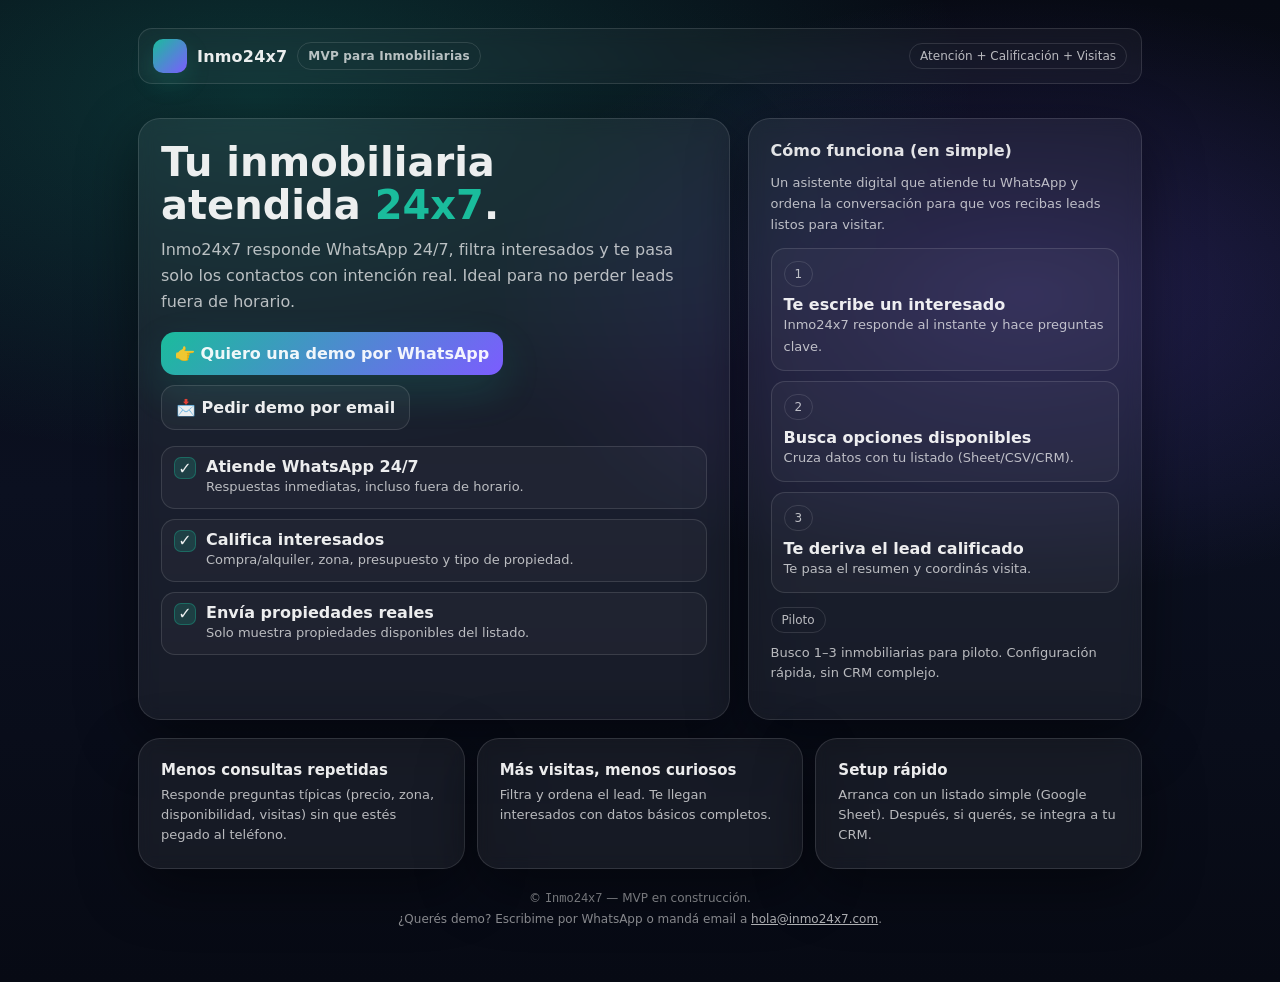
==== index.html @ e3c41b98 "first commit" ====
<!doctype html>
<html lang="es">
  <head>
    <meta charset="UTF-8" />
    <meta name="viewport" content="width=device-width, initial-scale=1.0" />
    <title>Inmo24x7 — Tu inmobiliaria atendida 24x7</title>
    <meta
      name="description"
      content="Inmo24x7 atiende WhatsApp 24/7, califica interesados y agenda visitas para inmobiliarias. Demo en minutos."
    />
    <meta property="og:title" content="Inmo24x7 — Tu inmobiliaria atendida 24x7" />
    <meta
      property="og:description"
      content="Atiende WhatsApp 24/7, filtra interesados y no pierdas más leads."
    />
    <meta property="og:type" content="website" />

    <style>
      :root {
        --bg: #0b1020;
        --card: rgba(255, 255, 255, 0.06);
        --text: rgba(255, 255, 255, 0.92);
        --muted: rgba(255, 255, 255, 0.7);
        --line: rgba(255, 255, 255, 0.12);
        --accent: #1abc9c;
        --accent2: #7c5cff;
        --shadow: 0 18px 60px rgba(0, 0, 0, 0.45);
      }

      * { box-sizing: border-box; }
      body {
        margin: 0;
        font-family: ui-sans-serif, system-ui, -apple-system, Segoe UI, Roboto, Arial, "Apple Color Emoji","Segoe UI Emoji";
        color: var(--text);
        background:
          radial-gradient(1200px 600px at 20% 10%, rgba(26,188,156,0.22), transparent 60%),
          radial-gradient(900px 500px at 80% 30%, rgba(124,92,255,0.22), transparent 60%),
          linear-gradient(180deg, #070a14 0%, var(--bg) 50%, #070a14 100%);
        min-height: 100vh;
      }

      .wrap { max-width: 1040px; margin: 0 auto; padding: 28px 18px 56px; }
      .topbar {
        display: flex; align-items: center; justify-content: space-between;
        gap: 14px; padding: 10px 14px; border: 1px solid var(--line);
        border-radius: 14px; background: rgba(255,255,255,0.04);
        backdrop-filter: blur(8px);
      }
      .brand {
        display: flex; align-items: center; gap: 10px; font-weight: 700;
        letter-spacing: 0.2px;
      }
      .logo {
        width: 34px; height: 34px; border-radius: 10px;
        background: linear-gradient(135deg, var(--accent), var(--accent2));
        box-shadow: 0 10px 25px rgba(26,188,156,0.18);
      }
      .tag {
        font-size: 12px; color: var(--muted);
        border: 1px solid var(--line);
        padding: 6px 10px; border-radius: 999px;
      }

      .hero { margin-top: 34px; display: grid; grid-template-columns: 1.2fr 0.8fr; gap: 18px; }
      @media (max-width: 900px) { .hero { grid-template-columns: 1fr; } }

      .card {
        background: var(--card);
        border: 1px solid var(--line);
        border-radius: 22px;
        padding: 22px;
        box-shadow: var(--shadow);
        backdrop-filter: blur(8px);
      }

      h1 { margin: 0 0 10px; font-size: 40px; line-height: 1.08; }
      @media (max-width: 520px) { h1 { font-size: 32px; } }

      .subtitle { margin: 0 0 18px; color: var(--muted); font-size: 16px; line-height: 1.6; }
      .bullets { display: grid; gap: 10px; margin: 16px 0 0; padding: 0; list-style: none; }
      .bullets li {
        display: flex; gap: 10px; align-items: flex-start;
        padding: 10px 12px; border-radius: 14px; border: 1px solid var(--line);
        background: rgba(255,255,255,0.03);
      }
      .check {
        flex: 0 0 auto;
        width: 22px; height: 22px; border-radius: 7px;
        background: rgba(26,188,156,0.18);
        display: grid; place-items: center;
        border: 1px solid rgba(26,188,156,0.35);
      }

      .ctaRow { display: flex; gap: 10px; flex-wrap: wrap; margin-top: 18px; }
      .btn {
        display: inline-flex; align-items: center; justify-content: center;
        gap: 10px; padding: 12px 14px; border-radius: 14px;
        border: 1px solid var(--line);
        color: var(--text); text-decoration: none; font-weight: 650;
        background: rgba(255,255,255,0.04);
        transition: transform .12s ease, background .12s ease;
      }
      .btn:hover { transform: translateY(-1px); background: rgba(255,255,255,0.06); }
      .btnPrimary {
        border: none;
        background: linear-gradient(135deg, var(--accent), var(--accent2));
        box-shadow: 0 16px 40px rgba(26,188,156,0.16);
      }

      .sideTitle { margin: 0 0 10px; font-size: 16px; color: rgba(255,255,255,0.88); }
      .small { color: var(--muted); font-size: 13px; line-height: 1.6; }
      .steps { margin: 12px 0 0; padding: 0; list-style: none; display: grid; gap: 10px; }
      .steps li { padding: 12px; border-radius: 14px; border: 1px solid var(--line); background: rgba(255,255,255,0.03); }
      .pill {
        display: inline-block; font-size: 12px; padding: 5px 10px; border-radius: 999px;
        border: 1px solid var(--line); color: var(--muted);
      }

      .section { margin-top: 18px; display: grid; grid-template-columns: 1fr 1fr 1fr; gap: 12px; }
      @media (max-width: 900px) { .section { grid-template-columns: 1fr; } }
      .feature h3 { margin: 0 0 6px; font-size: 15px; }
      .feature p { margin: 0; color: var(--muted); font-size: 13px; line-height: 1.55; }

      .footer { margin-top: 22px; color: rgba(255,255,255,0.55); font-size: 12px; text-align: center; }
      .footer a { color: rgba(255,255,255,0.7); }
      .mono { font-family: ui-monospace, SFMono-Regular, Menlo, Monaco, Consolas, "Liberation Mono", "Courier New", monospace; }
    </style>
  </head>

  <body>
    <div class="wrap">
      <div class="topbar">
        <div class="brand">
          <div class="logo"></div>
          <div>Inmo24x7</div>
          <span class="tag">MVP para Inmobiliarias</span>
        </div>
        <span class="pill">Atención + Calificación + Visitas</span>
      </div>

      <div class="hero">
        <div class="card">
          <h1>Tu inmobiliaria atendida <span style="color:var(--accent)">24x7</span>.</h1>
          <p class="subtitle">
            Inmo24x7 responde WhatsApp 24/7, filtra interesados y te pasa solo los contactos con intención real.
            Ideal para no perder leads fuera de horario.
          </p>

          <div class="ctaRow">
            <!-- TODO: Cambiá el número (formato internacional sin +) y el texto si querés -->
            <a
              class="btn btnPrimary"
              href="https://wa.me/5491151060793?text=Hola%20Inmo24x7%2C%20quiero%20una%20demo%20para%20mi%20inmobiliaria."
              target="_blank"
              rel="noreferrer"
            >
              👉 Quiero una demo por WhatsApp
            </a>

            <!-- TODO: Cambiá el mail -->
            <a class="btn" href="mailto:hola@inmo24x7.com?subject=Demo%20Inmo24x7&body=Hola%2C%20quiero%20una%20demo%20para%20mi%20inmobiliaria.%0A%0ANombre%3A%0AInmobiliaria%3A%0AZona%3A%0AWhatsApp%3A">
              📩 Pedir demo por email
            </a>
          </div>

          <ul class="bullets">
            <li>
              <span class="check">✓</span>
              <div>
                <b>Atiende WhatsApp 24/7</b><br />
                <span class="small">Respuestas inmediatas, incluso fuera de horario.</span>
              </div>
            </li>
            <li>
              <span class="check">✓</span>
              <div>
                <b>Califica interesados</b><br />
                <span class="small">Compra/alquiler, zona, presupuesto y tipo de propiedad.</span>
              </div>
            </li>
            <li>
              <span class="check">✓</span>
              <div>
                <b>Envía propiedades reales</b><br />
                <span class="small">Solo muestra propiedades disponibles del listado.</span>
              </div>
            </li>
          </ul>
        </div>

        <div class="card">
          <h2 class="sideTitle">Cómo funciona (en simple)</h2>
          <p class="small">
            Un asistente digital que atiende tu WhatsApp y ordena la conversación para que vos
            recibas leads listos para visitar.
          </p>

          <ul class="steps">
            <li>
              <span class="pill">1</span>
              <div style="margin-top:8px">
                <b>Te escribe un interesado</b><br />
                <span class="small">Inmo24x7 responde al instante y hace preguntas clave.</span>
              </div>
            </li>
            <li>
              <span class="pill">2</span>
              <div style="margin-top:8px">
                <b>Busca opciones disponibles</b><br />
                <span class="small">Cruza datos con tu listado (Sheet/CSV/CRM).</span>
              </div>
            </li>
            <li>
              <span class="pill">3</span>
              <div style="margin-top:8px">
                <b>Te deriva el lead calificado</b><br />
                <span class="small">Te pasa el resumen y coordinás visita.</span>
              </div>
            </li>
          </ul>

          <div style="margin-top:14px">
            <span class="pill">Piloto</span>
            <p class="small" style="margin-top:10px">
              Busco 1–3 inmobiliarias para piloto. Configuración rápida, sin CRM complejo.
            </p>
          </div>
        </div>
      </div>

      <div class="section">
        <div class="card feature">
          <h3>Menos consultas repetidas</h3>
          <p>Responde preguntas típicas (precio, zona, disponibilidad, visitas) sin que estés pegado al teléfono.</p>
        </div>
        <div class="card feature">
          <h3>Más visitas, menos curiosos</h3>
          <p>Filtra y ordena el lead. Te llegan interesados con datos básicos completos.</p>
        </div>
        <div class="card feature">
          <h3>Setup rápido</h3>
          <p>Arranca con un listado simple (Google Sheet). Después, si querés, se integra a tu CRM.</p>
        </div>
      </div>

      <div class="footer">
        <div>© <span class="mono">Inmo24x7</span> — MVP en construcción.</div>
        <div style="margin-top:6px">
          ¿Querés demo? Escribime por WhatsApp o mandá email a <a href="mailto:hola@inmo24x7.com">hola@inmo24x7.com</a>.
        </div>
      </div>
    </div>
  </body>
</html>
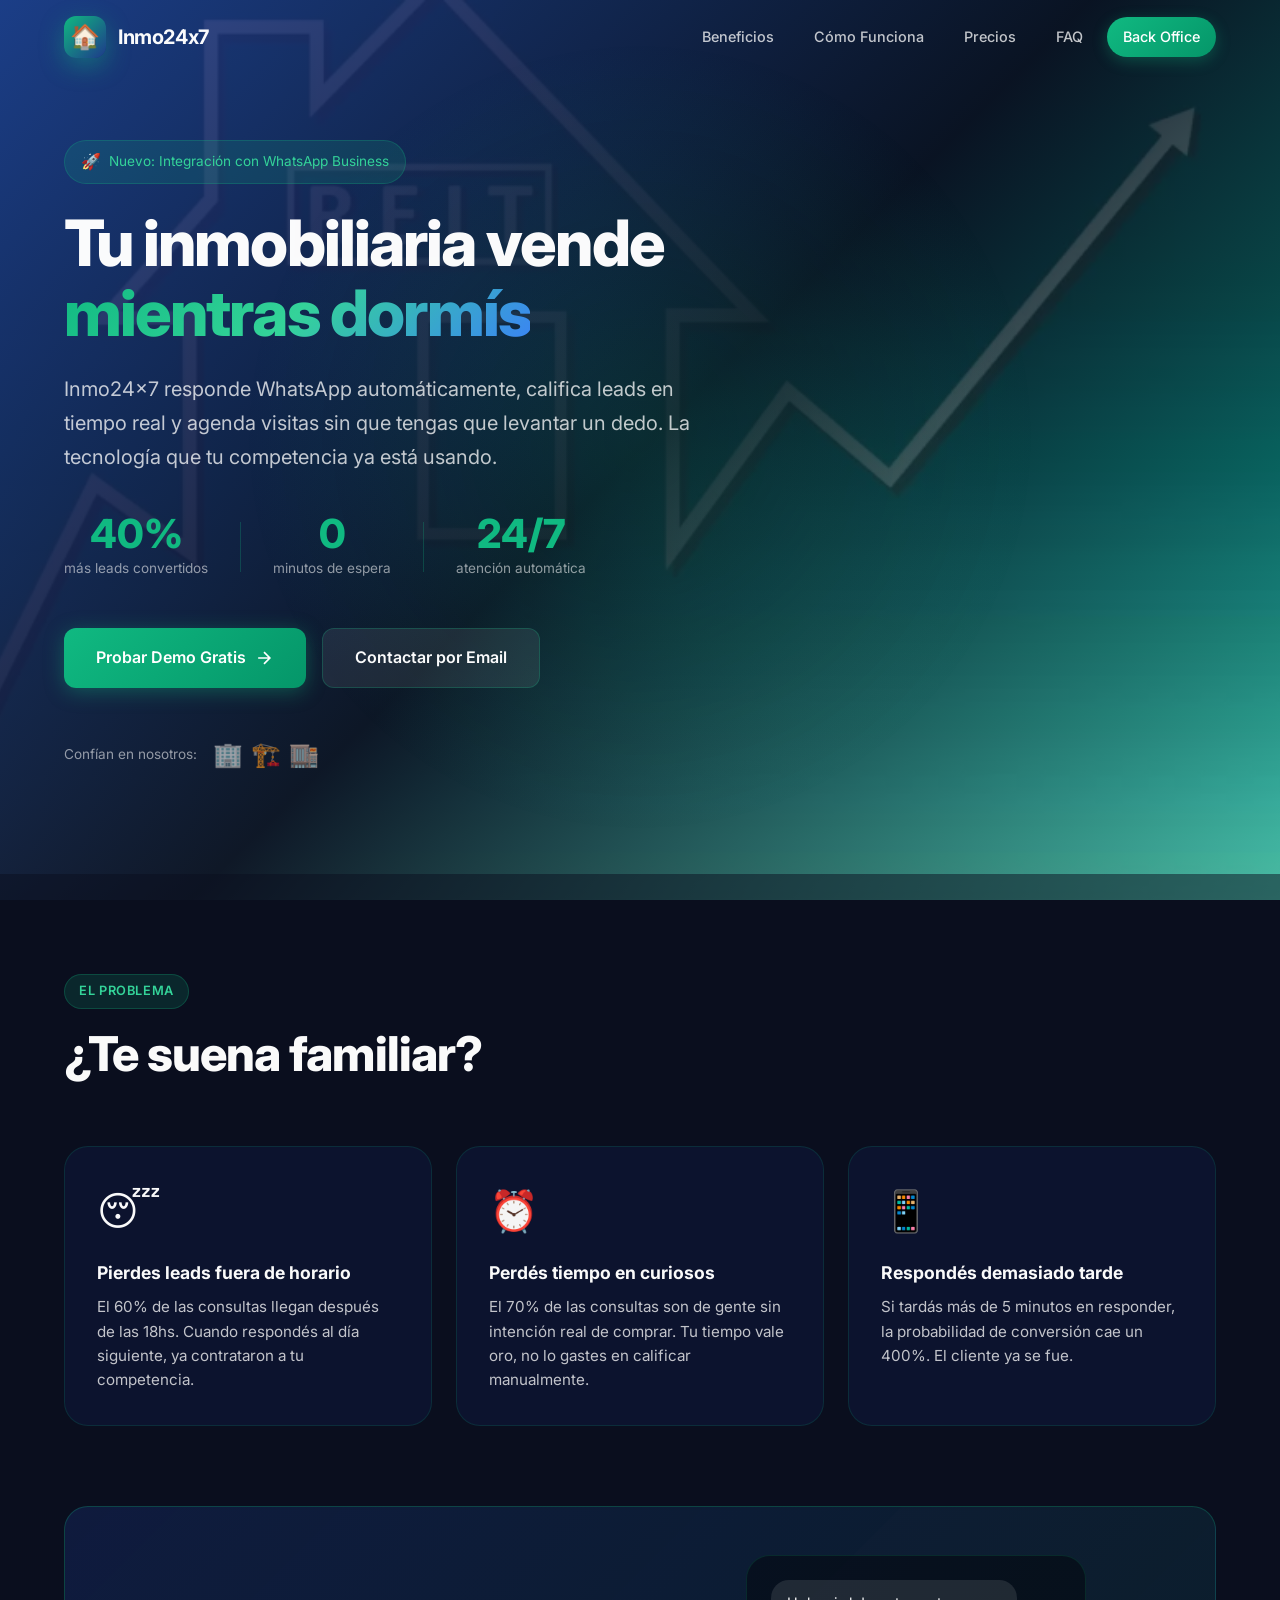
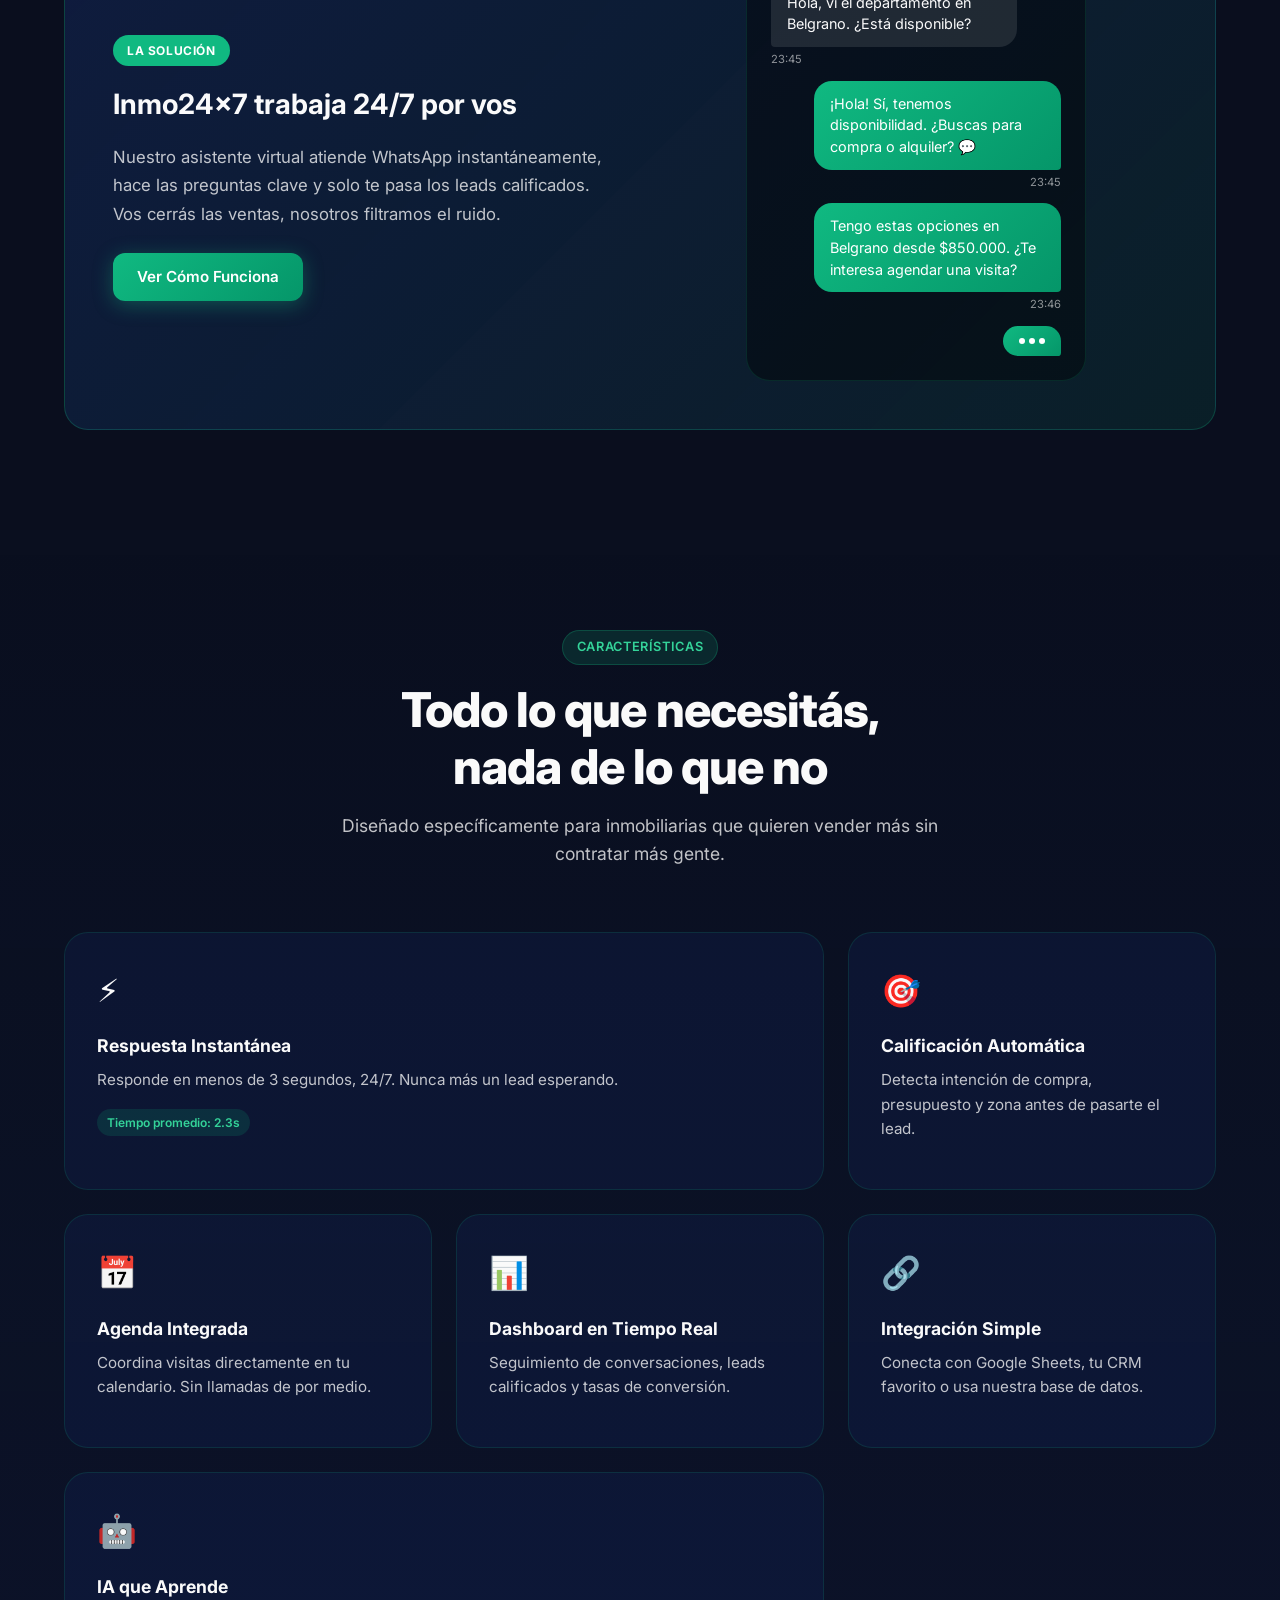
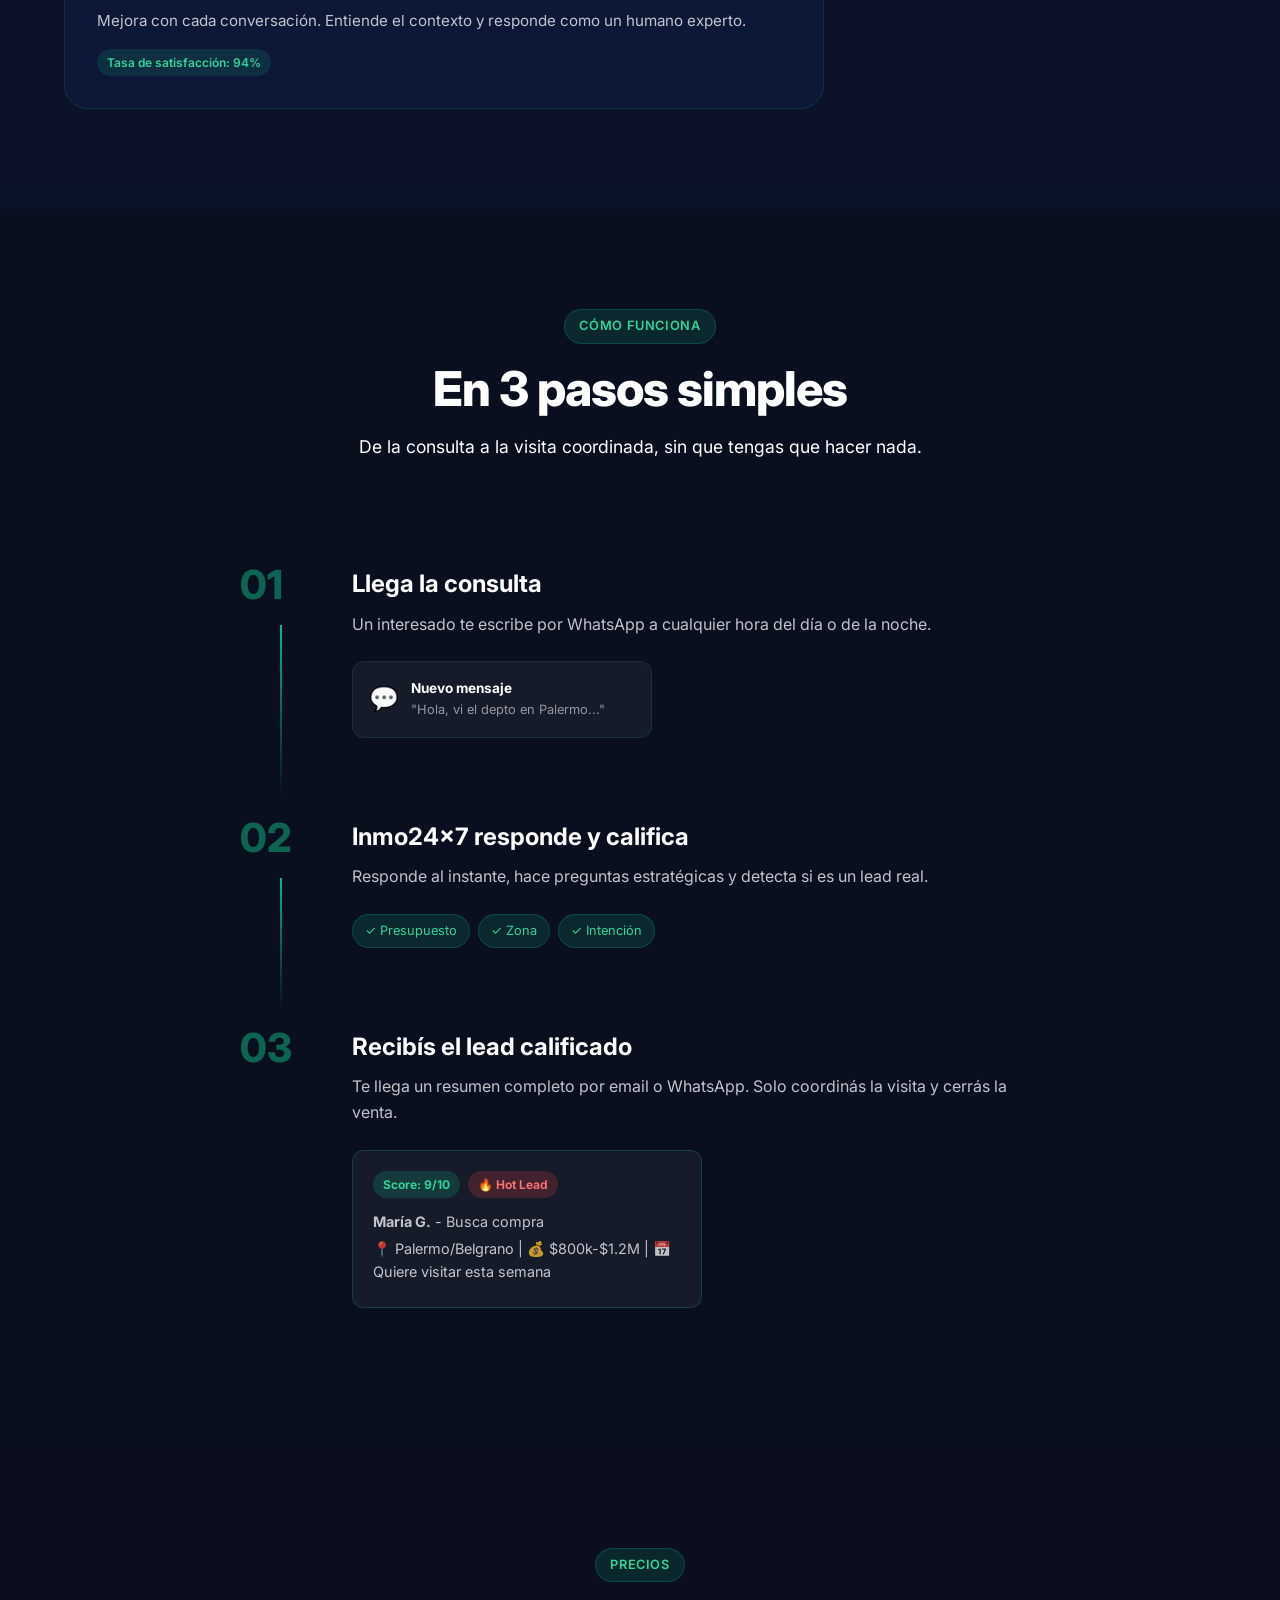
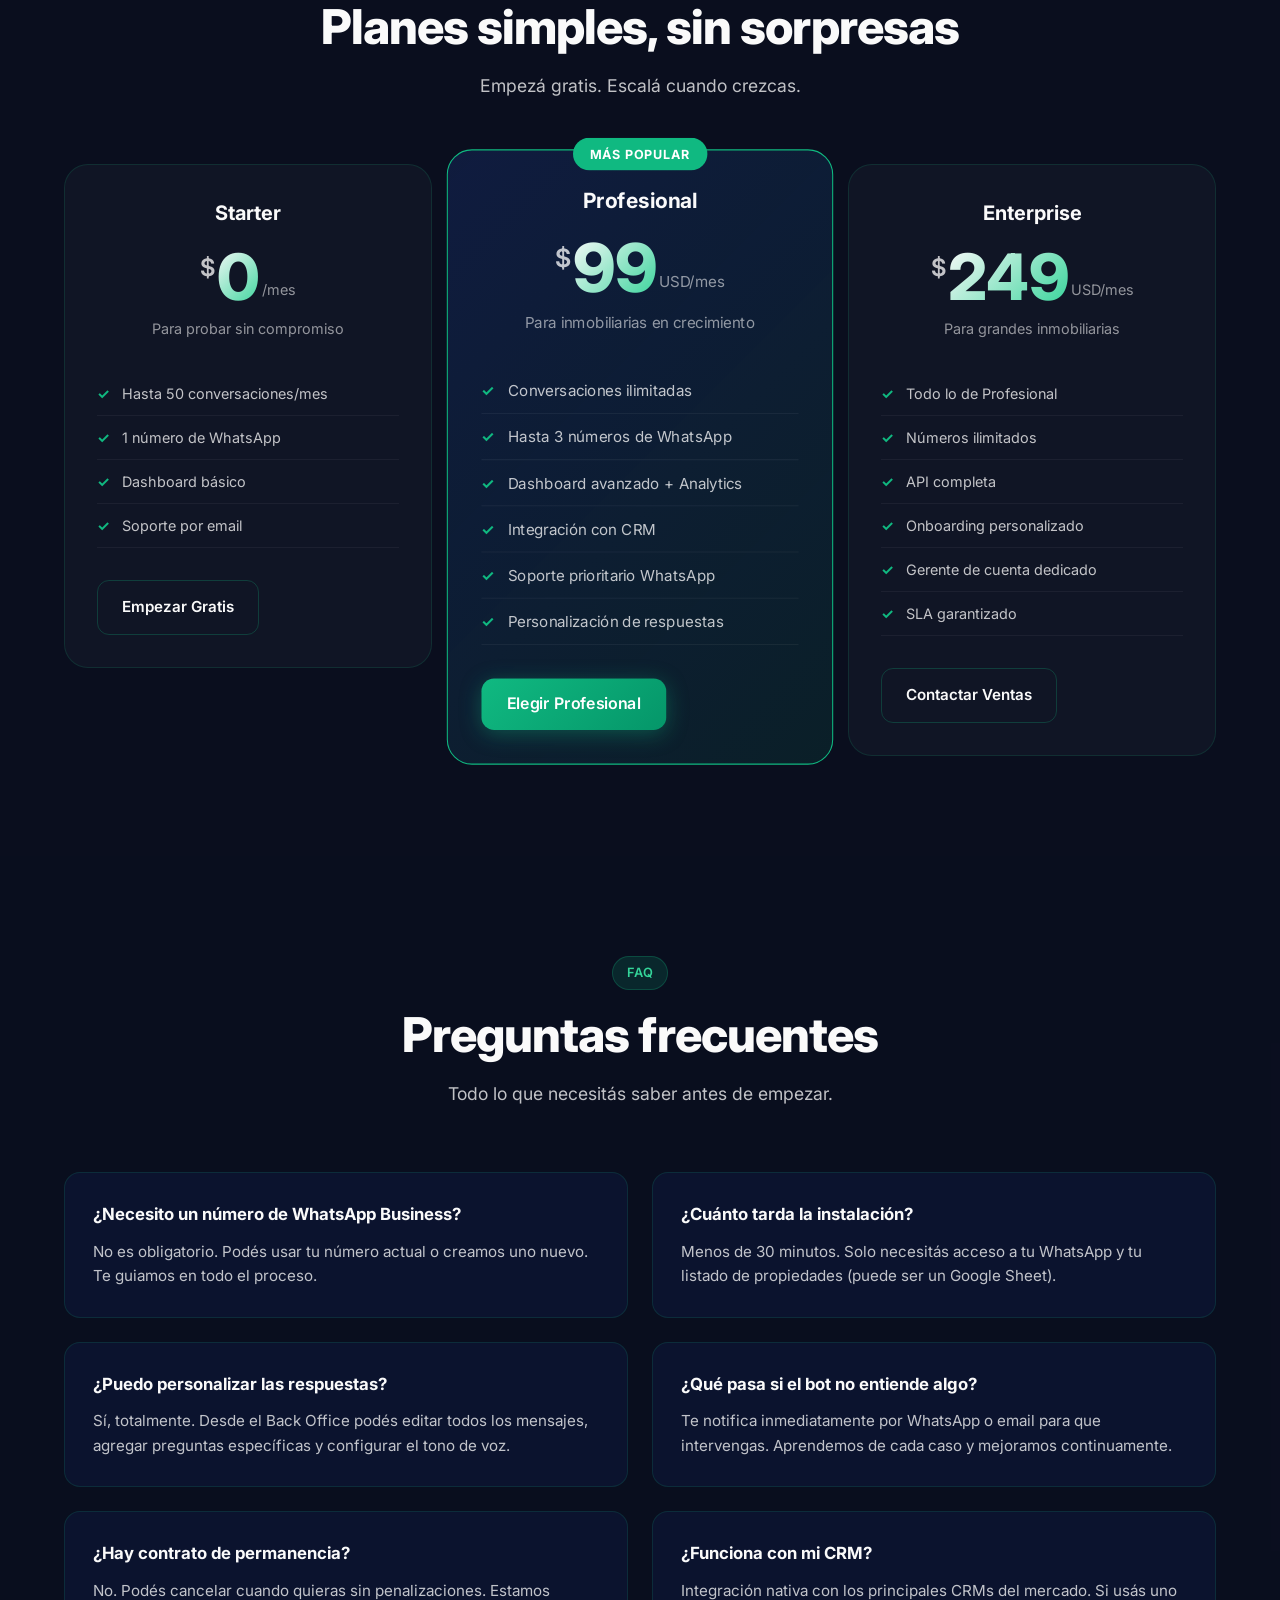
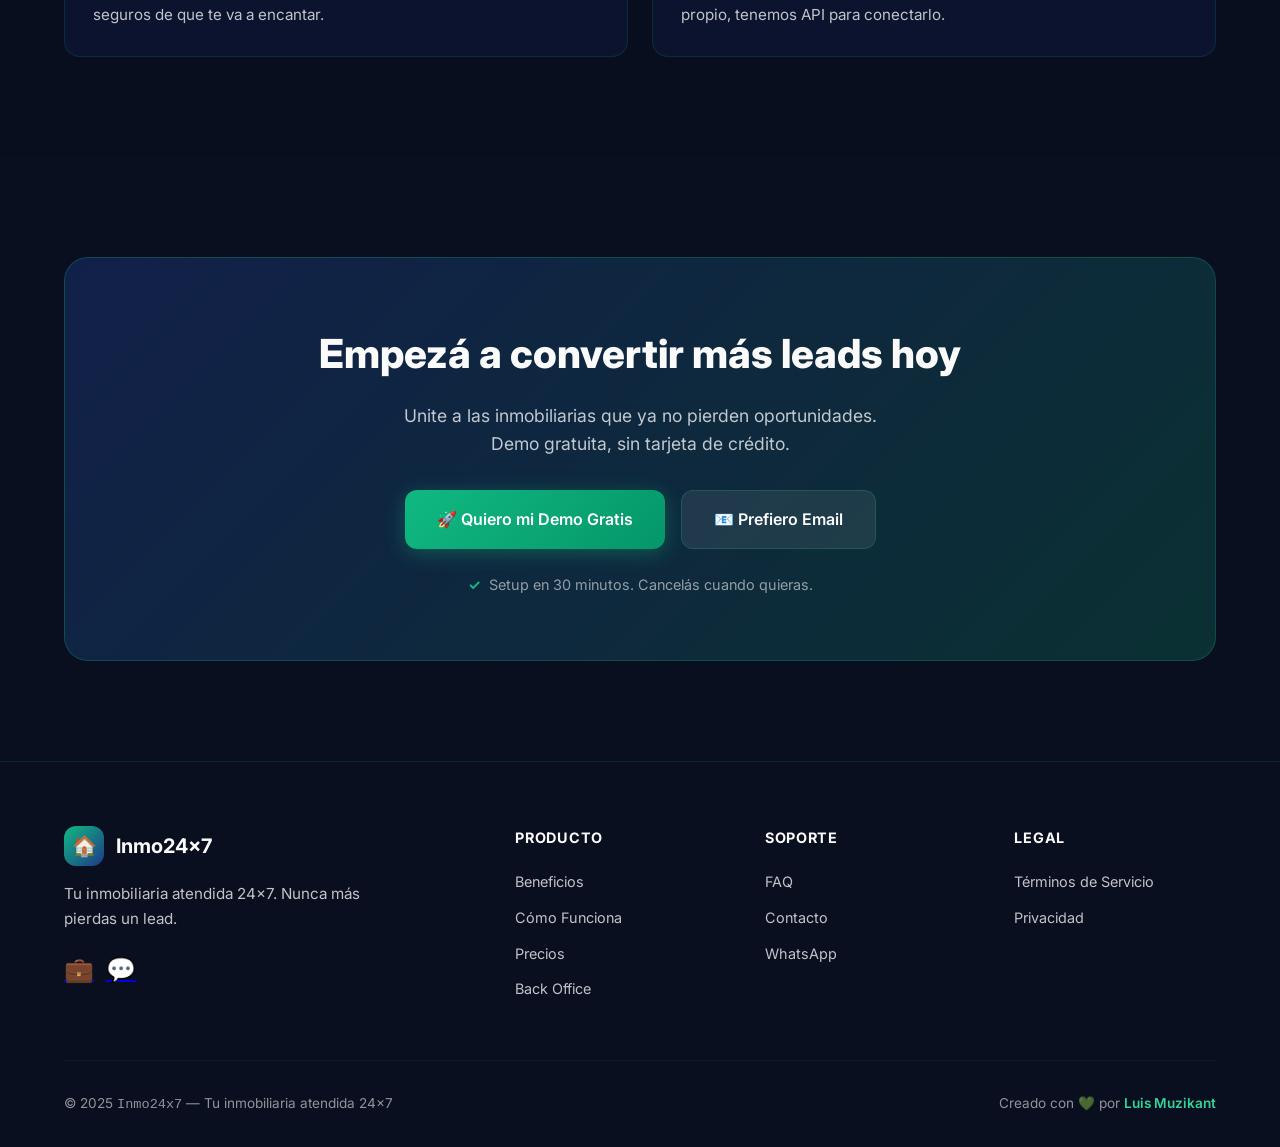
==== commit c6c9f93a: "landing improvements" ====
--- a/index.html
+++ b/index.html
@@ -3,252 +3,510 @@
   <head>
     <meta charset="UTF-8" />
     <meta name="viewport" content="width=device-width, initial-scale=1.0" />
-    <title>Inmo24x7 — Tu inmobiliaria atendida 24x7</title>
+    <title>Inmo24x7 — Tu inmobiliaria atendida 24x7 | Asistente Virtual WhatsApp</title>
     <meta
       name="description"
-      content="Inmo24x7 atiende WhatsApp 24/7, califica interesados y agenda visitas para inmobiliarias. Demo en minutos."
+      content="Inmo24x7 atiende WhatsApp 24/7, califica interesados y agenda visitas para inmobiliarias. Nunca más pierdas un lead. Demo gratuita."
     />
     <meta property="og:title" content="Inmo24x7 — Tu inmobiliaria atendida 24x7" />
     <meta
       property="og:description"
-      content="Atiende WhatsApp 24/7, filtra interesados y no pierdas más leads."
+      content="Atiende WhatsApp 24/7, filtra interesados y no pierdas más leads. Demo gratuita."
     />
     <meta property="og:type" content="website" />
-
-    <style>
-      :root {
-        --bg: #0b1020;
-        --card: rgba(255, 255, 255, 0.06);
-        --text: rgba(255, 255, 255, 0.92);
-        --muted: rgba(255, 255, 255, 0.7);
-        --line: rgba(255, 255, 255, 0.12);
-        --accent: #1abc9c;
-        --accent2: #7c5cff;
-        --shadow: 0 18px 60px rgba(0, 0, 0, 0.45);
-      }
-
-      * { box-sizing: border-box; }
-      body {
-        margin: 0;
-        font-family: ui-sans-serif, system-ui, -apple-system, Segoe UI, Roboto, Arial, "Apple Color Emoji","Segoe UI Emoji";
-        color: var(--text);
-        background:
-          radial-gradient(1200px 600px at 20% 10%, rgba(26,188,156,0.22), transparent 60%),
-          radial-gradient(900px 500px at 80% 30%, rgba(124,92,255,0.22), transparent 60%),
-          linear-gradient(180deg, #070a14 0%, var(--bg) 50%, #070a14 100%);
-        min-height: 100vh;
-      }
-
-      .wrap { max-width: 1040px; margin: 0 auto; padding: 28px 18px 56px; }
-      .topbar {
-        display: flex; align-items: center; justify-content: space-between;
-        gap: 14px; padding: 10px 14px; border: 1px solid var(--line);
-        border-radius: 14px; background: rgba(255,255,255,0.04);
-        backdrop-filter: blur(8px);
-      }
-      .brand {
-        display: flex; align-items: center; gap: 10px; font-weight: 700;
-        letter-spacing: 0.2px;
-      }
-      .logo {
-        width: 34px; height: 34px; border-radius: 10px;
-        background: linear-gradient(135deg, var(--accent), var(--accent2));
-        box-shadow: 0 10px 25px rgba(26,188,156,0.18);
-      }
-      .tag {
-        font-size: 12px; color: var(--muted);
-        border: 1px solid var(--line);
-        padding: 6px 10px; border-radius: 999px;
-      }
-
-      .hero { margin-top: 34px; display: grid; grid-template-columns: 1.2fr 0.8fr; gap: 18px; }
-      @media (max-width: 900px) { .hero { grid-template-columns: 1fr; } }
-
-      .card {
-        background: var(--card);
-        border: 1px solid var(--line);
-        border-radius: 22px;
-        padding: 22px;
-        box-shadow: var(--shadow);
-        backdrop-filter: blur(8px);
-      }
-
-      h1 { margin: 0 0 10px; font-size: 40px; line-height: 1.08; }
-      @media (max-width: 520px) { h1 { font-size: 32px; } }
-
-      .subtitle { margin: 0 0 18px; color: var(--muted); font-size: 16px; line-height: 1.6; }
-      .bullets { display: grid; gap: 10px; margin: 16px 0 0; padding: 0; list-style: none; }
-      .bullets li {
-        display: flex; gap: 10px; align-items: flex-start;
-        padding: 10px 12px; border-radius: 14px; border: 1px solid var(--line);
-        background: rgba(255,255,255,0.03);
-      }
-      .check {
-        flex: 0 0 auto;
-        width: 22px; height: 22px; border-radius: 7px;
-        background: rgba(26,188,156,0.18);
-        display: grid; place-items: center;
-        border: 1px solid rgba(26,188,156,0.35);
-      }
-
-      .ctaRow { display: flex; gap: 10px; flex-wrap: wrap; margin-top: 18px; }
-      .btn {
-        display: inline-flex; align-items: center; justify-content: center;
-        gap: 10px; padding: 12px 14px; border-radius: 14px;
-        border: 1px solid var(--line);
-        color: var(--text); text-decoration: none; font-weight: 650;
-        background: rgba(255,255,255,0.04);
-        transition: transform .12s ease, background .12s ease;
-      }
-      .btn:hover { transform: translateY(-1px); background: rgba(255,255,255,0.06); }
-      .btnPrimary {
-        border: none;
-        background: linear-gradient(135deg, var(--accent), var(--accent2));
-        box-shadow: 0 16px 40px rgba(26,188,156,0.16);
-      }
-
-      .sideTitle { margin: 0 0 10px; font-size: 16px; color: rgba(255,255,255,0.88); }
-      .small { color: var(--muted); font-size: 13px; line-height: 1.6; }
-      .steps { margin: 12px 0 0; padding: 0; list-style: none; display: grid; gap: 10px; }
-      .steps li { padding: 12px; border-radius: 14px; border: 1px solid var(--line); background: rgba(255,255,255,0.03); }
-      .pill {
-        display: inline-block; font-size: 12px; padding: 5px 10px; border-radius: 999px;
-        border: 1px solid var(--line); color: var(--muted);
-      }
-
-      .section { margin-top: 18px; display: grid; grid-template-columns: 1fr 1fr 1fr; gap: 12px; }
-      @media (max-width: 900px) { .section { grid-template-columns: 1fr; } }
-      .feature h3 { margin: 0 0 6px; font-size: 15px; }
-      .feature p { margin: 0; color: var(--muted); font-size: 13px; line-height: 1.55; }
-
-      .footer { margin-top: 22px; color: rgba(255,255,255,0.55); font-size: 12px; text-align: center; }
-      .footer a { color: rgba(255,255,255,0.7); }
-      .mono { font-family: ui-monospace, SFMono-Regular, Menlo, Monaco, Consolas, "Liberation Mono", "Courier New", monospace; }
-    </style>
+    <meta name="theme-color" content="#1E3A8A" />
+    <link rel="preconnect" href="https://fonts.googleapis.com">
+    <link rel="preconnect" href="https://fonts.gstatic.com" crossorigin>
+    <link href="https://fonts.googleapis.com/css2?family=Inter:wght@400;500;600;700;800&display=swap" rel="stylesheet">
+    <link rel="stylesheet" href="styles.css" />
   </head>
 
   <body>
-    <div class="wrap">
-      <div class="topbar">
-        <div class="brand">
-          <div class="logo"></div>
-          <div>Inmo24x7</div>
-          <span class="tag">MVP para Inmobiliarias</span>
-        </div>
-        <span class="pill">Atención + Calificación + Visitas</span>
-      </div>
-
-      <div class="hero">
-        <div class="card">
-          <h1>Tu inmobiliaria atendida <span style="color:var(--accent)">24x7</span>.</h1>
-          <p class="subtitle">
-            Inmo24x7 responde WhatsApp 24/7, filtra interesados y te pasa solo los contactos con intención real.
-            Ideal para no perder leads fuera de horario.
-          </p>
-
-          <div class="ctaRow">
-            <!-- TODO: Cambiá el número (formato internacional sin +) y el texto si querés -->
-            <a
-              class="btn btnPrimary"
-              href="https://wa.me/5491151060793?text=Hola%20Inmo24x7%2C%20quiero%20una%20demo%20para%20mi%20inmobiliaria."
-              target="_blank"
-              rel="noreferrer"
-            >
-              👉 Quiero una demo por WhatsApp
+    <!-- Navigation -->
+    <nav class="nav">
+      <div class="nav-container">
+        <a href="#" class="nav-brand">
+          <div class="logo">🏠</div>
+          <span>Inmo24x7</span>
+        </a>
+        <div class="nav-links">
+          <a href="#beneficios">Beneficios</a>
+          <a href="#como-funciona">Cómo Funciona</a>
+          <a href="#precios">Precios</a>
+          <a href="#faq">FAQ</a>
+          <a href="https://backoffice.inmo24x7.com/login" class="nav-cta" target="_blank" rel="noreferrer">Back Office</a>
+        </div>
+        <button class="nav-toggle" aria-label="Menu">
+          <span></span>
+          <span></span>
+          <span></span>
+        </button>
+      </div>
+    </nav>
+
+    <!-- Hero Section -->
+    <section class="hero-section">
+      <div class="hero-glow"></div>
+      <div class="wrap">
+        <div class="hero-badge">
+          <span class="badge-icon">🚀</span>
+          <span>Nuevo: Integración con WhatsApp Business</span>
+        </div>
+        
+        <h1 class="hero-title">
+          Tu inmobiliaria vende<br />
+          <span class="gradient-text">mientras dormís</span>
+        </h1>
+        
+        <p class="hero-subtitle">
+          Inmo24x7 responde WhatsApp automáticamente, califica leads en tiempo real y agenda visitas 
+          sin que tengas que levantar un dedo. La tecnología que tu competencia ya está usando.
+        </p>
+
+        <div class="hero-stats">
+          <div class="stat-item">
+            <div class="stat-number">40%</div>
+            <div class="stat-label">más leads convertidos</div>
+          </div>
+          <div class="stat-divider"></div>
+          <div class="stat-item">
+            <div class="stat-number">0</div>
+            <div class="stat-label">minutos de espera</div>
+          </div>
+          <div class="stat-divider"></div>
+          <div class="stat-item">
+            <div class="stat-number">24/7</div>
+            <div class="stat-label">atención automática</div>
+          </div>
+        </div>
+
+        <div class="hero-cta">
+          <a href="https://wa.me/+541151069793?text=Hola%20Inmo24x7%2C%20quiero%20una%20demo%20gratuita" 
+             class="btn btn-lg btn-primary" target="_blank" rel="noreferrer">
+            <span>Probar Demo Gratis</span>
+            <svg width="20" height="20" viewBox="0 0 24 24" fill="none" stroke="currentColor" stroke-width="2">
+              <path d="M5 12h14M12 5l7 7-7 7"/>
+            </svg>
+          </a>
+          <a href="mailto:contacto@inmo24x7.com" class="btn btn-lg btn-secondary">
+            <span>Contactar por Email</span>
+          </a>
+        </div>
+
+        <div class="trust-badges">
+          <span class="trust-text">Confían en nosotros:</span>
+          <div class="trust-icons">
+            <span>🏢</span>
+            <span>🏗️</span>
+            <span>🏬</span>
+          </div>
+        </div>
+      </div>
+    </section>
+
+    <!-- Problem/Solution Section -->
+    <section id="beneficios" class="section-light">
+      <div class="wrap">
+        <div class="section-header">
+          <span class="section-tag">El Problema</span>
+          <h2 class="section-title">¿Te suena familiar?</h2>
+        </div>
+
+        <div class="problems-grid">
+          <div class="problem-card">
+            <div class="problem-icon">😴</div>
+            <h3>Pierdes leads fuera de horario</h3>
+            <p>El 60% de las consultas llegan después de las 18hs. Cuando respondés al día siguiente, ya contrataron a tu competencia.</p>
+          </div>
+          <div class="problem-card">
+            <div class="problem-icon">⏰</div>
+            <h3>Perdés tiempo en curiosos</h3>
+            <p>El 70% de las consultas son de gente sin intención real de comprar. Tu tiempo vale oro, no lo gastes en calificar manualmente.</p>
+          </div>
+          <div class="problem-card">
+            <div class="problem-icon">📱</div>
+            <h3>Respondés demasiado tarde</h3>
+            <p>Si tardás más de 5 minutos en responder, la probabilidad de conversión cae un 400%. El cliente ya se fue.</p>
+          </div>
+        </div>
+
+        <div class="solution-box">
+          <div class="solution-content">
+            <span class="solution-tag">La Solución</span>
+            <h3>Inmo24x7 trabaja 24/7 por vos</h3>
+            <p>Nuestro asistente virtual atiende WhatsApp instantáneamente, hace las preguntas clave y solo te pasa los leads calificados. Vos cerrás las ventas, nosotros filtramos el ruido.</p>
+            <a href="https://wa.me/+541151069793?text=Hola%20Inmo24x7%2C%20quiero%20ver%20cómo%20funciona" 
+               class="btn btn-primary" target="_blank" rel="noreferrer">
+              Ver Cómo Funciona
             </a>
-
-            <!-- TODO: Cambiá el mail -->
-            <a class="btn" href="mailto:hola@inmo24x7.com?subject=Demo%20Inmo24x7&body=Hola%2C%20quiero%20una%20demo%20para%20mi%20inmobiliaria.%0A%0ANombre%3A%0AInmobiliaria%3A%0AZona%3A%0AWhatsApp%3A">
-              📩 Pedir demo por email
-            </a>
-          </div>
-
-          <ul class="bullets">
-            <li>
-              <span class="check">✓</span>
-              <div>
-                <b>Atiende WhatsApp 24/7</b><br />
-                <span class="small">Respuestas inmediatas, incluso fuera de horario.</span>
-              </div>
-            </li>
-            <li>
-              <span class="check">✓</span>
-              <div>
-                <b>Califica interesados</b><br />
-                <span class="small">Compra/alquiler, zona, presupuesto y tipo de propiedad.</span>
-              </div>
-            </li>
-            <li>
-              <span class="check">✓</span>
-              <div>
-                <b>Envía propiedades reales</b><br />
-                <span class="small">Solo muestra propiedades disponibles del listado.</span>
-              </div>
-            </li>
-          </ul>
-        </div>
-
-        <div class="card">
-          <h2 class="sideTitle">Cómo funciona (en simple)</h2>
-          <p class="small">
-            Un asistente digital que atiende tu WhatsApp y ordena la conversación para que vos
-            recibas leads listos para visitar.
-          </p>
-
-          <ul class="steps">
-            <li>
-              <span class="pill">1</span>
-              <div style="margin-top:8px">
-                <b>Te escribe un interesado</b><br />
-                <span class="small">Inmo24x7 responde al instante y hace preguntas clave.</span>
-              </div>
-            </li>
-            <li>
-              <span class="pill">2</span>
-              <div style="margin-top:8px">
-                <b>Busca opciones disponibles</b><br />
-                <span class="small">Cruza datos con tu listado (Sheet/CSV/CRM).</span>
-              </div>
-            </li>
-            <li>
-              <span class="pill">3</span>
-              <div style="margin-top:8px">
-                <b>Te deriva el lead calificado</b><br />
-                <span class="small">Te pasa el resumen y coordinás visita.</span>
-              </div>
-            </li>
-          </ul>
-
-          <div style="margin-top:14px">
-            <span class="pill">Piloto</span>
-            <p class="small" style="margin-top:10px">
-              Busco 1–3 inmobiliarias para piloto. Configuración rápida, sin CRM complejo.
-            </p>
-          </div>
-        </div>
-      </div>
-
-      <div class="section">
-        <div class="card feature">
-          <h3>Menos consultas repetidas</h3>
-          <p>Responde preguntas típicas (precio, zona, disponibilidad, visitas) sin que estés pegado al teléfono.</p>
-        </div>
-        <div class="card feature">
-          <h3>Más visitas, menos curiosos</h3>
-          <p>Filtra y ordena el lead. Te llegan interesados con datos básicos completos.</p>
-        </div>
-        <div class="card feature">
-          <h3>Setup rápido</h3>
-          <p>Arranca con un listado simple (Google Sheet). Después, si querés, se integra a tu CRM.</p>
-        </div>
-      </div>
-
-      <div class="footer">
-        <div>© <span class="mono">Inmo24x7</span> — MVP en construcción.</div>
-        <div style="margin-top:6px">
-          ¿Querés demo? Escribime por WhatsApp o mandá email a <a href="mailto:hola@inmo24x7.com">hola@inmo24x7.com</a>.
-        </div>
-      </div>
-    </div>
+          </div>
+          <div class="solution-visual">
+            <div class="chat-preview">
+              <div class="chat-message received">
+                <div class="chat-bubble">Hola, vi el departamento en Belgrano. ¿Está disponible?</div>
+                <div class="chat-time">23:45</div>
+              </div>
+              <div class="chat-message sent">
+                <div class="chat-bubble">¡Hola! Sí, tenemos disponibilidad. ¿Buscas para compra o alquiler? 💬</div>
+                <div class="chat-time">23:45</div>
+              </div>
+              <div class="chat-message sent">
+                <div class="chat-bubble">Tengo estas opciones en Belgrano desde $850.000. ¿Te interesa agendar una visita?</div>
+                <div class="chat-time">23:46</div>
+              </div>
+              <div class="chat-typing">
+                <span></span><span></span><span></span>
+              </div>
+            </div>
+          </div>
+        </div>
+      </div>
+    </section>
+
+    <!-- Features Grid -->
+    <section class="section-features">
+      <div class="wrap">
+        <div class="section-header center">
+          <span class="section-tag">Características</span>
+          <h2 class="section-title">Todo lo que necesitás,<br />nada de lo que no</h2>
+          <p class="section-subtitle">Diseñado específicamente para inmobiliarias que quieren vender más sin contratar más gente.</p>
+        </div>
+
+        <div class="features-grid">
+          <div class="feature-card large">
+            <div class="feature-icon">⚡</div>
+            <h3>Respuesta Instantánea</h3>
+            <p>Responde en menos de 3 segundos, 24/7. Nunca más un lead esperando.</p>
+            <div class="feature-meta">
+              <span class="meta-badge">Tiempo promedio: 2.3s</span>
+            </div>
+          </div>
+
+          <div class="feature-card">
+            <div class="feature-icon">🎯</div>
+            <h3>Calificación Automática</h3>
+            <p>Detecta intención de compra, presupuesto y zona antes de pasarte el lead.</p>
+          </div>
+
+          <div class="feature-card">
+            <div class="feature-icon">📅</div>
+            <h3>Agenda Integrada</h3>
+            <p>Coordina visitas directamente en tu calendario. Sin llamadas de por medio.</p>
+          </div>
+
+          <div class="feature-card">
+            <div class="feature-icon">📊</div>
+            <h3>Dashboard en Tiempo Real</h3>
+            <p>Seguimiento de conversaciones, leads calificados y tasas de conversión.</p>
+          </div>
+
+          <div class="feature-card">
+            <div class="feature-icon">🔗</div>
+            <h3>Integración Simple</h3>
+            <p>Conecta con Google Sheets, tu CRM favorito o usa nuestra base de datos.</p>
+          </div>
+
+          <div class="feature-card large">
+            <div class="feature-icon">🤖</div>
+            <h3>IA que Aprende</h3>
+            <p>Mejora con cada conversación. Entiende el contexto y responde como un humano experto.</p>
+            <div class="feature-meta">
+              <span class="meta-badge">Tasa de satisfacción: 94%</span>
+            </div>
+          </div>
+        </div>
+      </div>
+    </section>
+
+    <!-- How It Works -->
+    <section id="como-funciona" class="section-dark">
+      <div class="wrap">
+        <div class="section-header center light">
+          <span class="section-tag">Cómo Funciona</span>
+          <h2 class="section-title">En 3 pasos simples</h2>
+          <p class="section-subtitle">De la consulta a la visita coordinada, sin que tengas que hacer nada.</p>
+        </div>
+
+        <div class="steps-timeline">
+          <div class="step-item">
+            <div class="step-number">01</div>
+            <div class="step-content-timeline">
+              <h3>Llega la consulta</h3>
+              <p>Un interesado te escribe por WhatsApp a cualquier hora del día o de la noche.</p>
+              <div class="step-visual">
+                <div class="notification">
+                  <span class="notification-icon">💬</span>
+                  <div class="notification-text">
+                    <strong>Nuevo mensaje</strong>
+                    <span>"Hola, vi el depto en Palermo..."</span>
+                  </div>
+                </div>
+              </div>
+            </div>
+          </div>
+
+          <div class="step-item">
+            <div class="step-number">02</div>
+            <div class="step-content-timeline">
+              <h3>Inmo24x7 responde y califica</h3>
+              <p>Responde al instante, hace preguntas estratégicas y detecta si es un lead real.</p>
+              <div class="step-tags">
+                <span class="tag-item">✓ Presupuesto</span>
+                <span class="tag-item">✓ Zona</span>
+                <span class="tag-item">✓ Intención</span>
+              </div>
+            </div>
+          </div>
+
+          <div class="step-item">
+            <div class="step-number">03</div>
+            <div class="step-content-timeline">
+              <h3>Recibís el lead calificado</h3>
+              <p>Te llega un resumen completo por email o WhatsApp. Solo coordinás la visita y cerrás la venta.</p>
+              <div class="lead-card-preview">
+                <div class="lead-header">
+                  <span class="lead-score">Score: 9/10</span>
+                  <span class="lead-hot">🔥 Hot Lead</span>
+                </div>
+                <div class="lead-info">
+                  <p><strong>María G.</strong> - Busca compra</p>
+                  <p>📍 Palermo/Belgrano | 💰 $800k-$1.2M | 📅 Quiere visitar esta semana</p>
+                </div>
+              </div>
+            </div>
+          </div>
+        </div>
+      </div>
+    </section>
+
+    <!-- Pricing Section -->
+    <section id="precios" class="section-light">
+      <div class="wrap">
+        <div class="section-header center">
+          <span class="section-tag">Precios</span>
+          <h2 class="section-title">Planes simples, sin sorpresas</h2>
+          <p class="section-subtitle">Empezá gratis. Escalá cuando crezcas.</p>
+        </div>
+
+        <div class="pricing-grid">
+          <div class="pricing-card">
+            <div class="pricing-header">
+              <h3>Starter</h3>
+              <div class="pricing-price">
+                <span class="currency">$</span>
+                <span class="amount">0</span>
+                <span class="period">/mes</span>
+              </div>
+              <p class="pricing-desc">Para probar sin compromiso</p>
+            </div>
+            <ul class="pricing-features">
+              <li><span class="check-icon">✓</span> Hasta 50 conversaciones/mes</li>
+              <li><span class="check-icon">✓</span> 1 número de WhatsApp</li>
+              <li><span class="check-icon">✓</span> Dashboard básico</li>
+              <li><span class="check-icon">✓</span> Soporte por email</li>
+            </ul>
+            <a href="https://wa.me/+541151069793?text=Hola%20Inmo24x7%2C%20quiero%20empezar%20con%20el%20plan%20Starter" 
+               class="btn btn-outline" target="_blank" rel="noreferrer">Empezar Gratis</a>
+          </div>
+
+          <div class="pricing-card popular">
+            <div class="popular-badge">Más Popular</div>
+            <div class="pricing-header">
+              <h3>Profesional</h3>
+              <div class="pricing-price">
+                <span class="currency">$</span>
+                <span class="amount">99</span>
+                <span class="period">USD/mes</span>
+              </div>
+              <p class="pricing-desc">Para inmobiliarias en crecimiento</p>
+            </div>
+            <ul class="pricing-features">
+              <li><span class="check-icon">✓</span> Conversaciones ilimitadas</li>
+              <li><span class="check-icon">✓</span> Hasta 3 números de WhatsApp</li>
+              <li><span class="check-icon">✓</span> Dashboard avanzado + Analytics</li>
+              <li><span class="check-icon">✓</span> Integración con CRM</li>
+              <li><span class="check-icon">✓</span> Soporte prioritario WhatsApp</li>
+              <li><span class="check-icon">✓</span> Personalización de respuestas</li>
+            </ul>
+            <a href="https://wa.me/+541151069793?text=Hola%20Inmo24x7%2C%20quiero%20el%20plan%20Profesional" 
+               class="btn btn-primary" target="_blank" rel="noreferrer">Elegir Profesional</a>
+          </div>
+
+          <div class="pricing-card">
+            <div class="pricing-header">
+              <h3>Enterprise</h3>
+              <div class="pricing-price">
+                <span class="currency">$</span>
+                <span class="amount">249</span>
+                <span class="period">USD/mes</span>
+              </div>
+              <p class="pricing-desc">Para grandes inmobiliarias</p>
+            </div>
+            <ul class="pricing-features">
+              <li><span class="check-icon">✓</span> Todo lo de Profesional</li>
+              <li><span class="check-icon">✓</span> Números ilimitados</li>
+              <li><span class="check-icon">✓</span> API completa</li>
+              <li><span class="check-icon">✓</span> Onboarding personalizado</li>
+              <li><span class="check-icon">✓</span> Gerente de cuenta dedicado</li>
+              <li><span class="check-icon">✓</span> SLA garantizado</li>
+            </ul>
+            <a href="https://wa.me/+541151069793?text=Hola%20Inmo24x7%2C%20quiero%20información%20sobre%20el%20plan%20Enterprise" 
+               class="btn btn-outline" target="_blank" rel="noreferrer">Contactar Ventas</a>
+          </div>
+        </div>
+      </div>
+    </section>
+
+    <!-- FAQ Section -->
+    <section id="faq" class="section-faq">
+      <div class="wrap">
+        <div class="section-header center">
+          <span class="section-tag">FAQ</span>
+          <h2 class="section-title">Preguntas frecuentes</h2>
+          <p class="section-subtitle">Todo lo que necesitás saber antes de empezar.</p>
+        </div>
+
+        <div class="faq-grid">
+          <div class="faq-item">
+            <h4>¿Necesito un número de WhatsApp Business?</h4>
+            <p>No es obligatorio. Podés usar tu número actual o creamos uno nuevo. Te guiamos en todo el proceso.</p>
+          </div>
+          <div class="faq-item">
+            <h4>¿Cuánto tarda la instalación?</h4>
+            <p>Menos de 30 minutos. Solo necesitás acceso a tu WhatsApp y tu listado de propiedades (puede ser un Google Sheet).</p>
+          </div>
+          <div class="faq-item">
+            <h4>¿Puedo personalizar las respuestas?</h4>
+            <p>Sí, totalmente. Desde el Back Office podés editar todos los mensajes, agregar preguntas específicas y configurar el tono de voz.</p>
+          </div>
+          <div class="faq-item">
+            <h4>¿Qué pasa si el bot no entiende algo?</h4>
+            <p>Te notifica inmediatamente por WhatsApp o email para que intervengas. Aprendemos de cada caso y mejoramos continuamente.</p>
+          </div>
+          <div class="faq-item">
+            <h4>¿Hay contrato de permanencia?</h4>
+            <p>No. Podés cancelar cuando quieras sin penalizaciones. Estamos seguros de que te va a encantar.</p>
+          </div>
+          <div class="faq-item">
+            <h4>¿Funciona con mi CRM?</h4>
+            <p>Integración nativa con los principales CRMs del mercado. Si usás uno propio, tenemos API para conectarlo.</p>
+          </div>
+        </div>
+      </div>
+    </section>
+
+    <!-- CTA Section -->
+    <section class="section-cta">
+      <div class="wrap">
+        <div class="cta-box">
+          <div class="cta-content">
+            <h2>Empezá a convertir más leads hoy</h2>
+            <p>Unite a las inmobiliarias que ya no pierden oportunidades. Demo gratuita, sin tarjeta de crédito.</p>
+            <div class="cta-buttons">
+              <a href="https://wa.me/+541151069793?text=Hola%20Inmo24x7%2C%20quiero%20mi%20demo%20gratis" 
+                 class="btn btn-lg btn-primary" target="_blank" rel="noreferrer">
+                <span>🚀 Quiero mi Demo Gratis</span>
+              </a>
+              <a href="mailto:contacto@inmo24x7.com" class="btn btn-lg btn-secondary">
+                <span>📧 Prefiero Email</span>
+              </a>
+            </div>
+            <div class="cta-guarantee">
+              <span class="guarantee-icon">✓</span>
+              <span>Setup en 30 minutos. Cancelás cuando quieras.</span>
+            </div>
+          </div>
+        </div>
+      </div>
+    </section>
+
+    <!-- Footer -->
+    <footer class="footer">
+      <div class="wrap">
+        <div class="footer-grid">
+          <div class="footer-brand">
+            <div class="footer-logo">
+              <div class="logo">🏠</div>
+              <span>Inmo24x7</span>
+            </div>
+            <p>Tu inmobiliaria atendida 24x7. Nunca más pierdas un lead.</p>
+            <div class="footer-social">
+              <a href="https://www.linkedin.com/in/jmuzikant/" target="_blank" rel="noreferrer" aria-label="LinkedIn">💼</a>
+              <a href="https://wa.me/+541151069793" target="_blank" rel="noreferrer" aria-label="WhatsApp">💬</a>
+            </div>
+          </div>
+          <div class="footer-links">
+            <h4>Producto</h4>
+            <ul>
+              <li><a href="#beneficios">Beneficios</a></li>
+              <li><a href="#como-funciona">Cómo Funciona</a></li>
+              <li><a href="#precios">Precios</a></li>
+              <li><a href="https://backoffice.inmo24x7.com/login" target="_blank">Back Office</a></li>
+            </ul>
+          </div>
+          <div class="footer-links">
+            <h4>Soporte</h4>
+            <ul>
+              <li><a href="#faq">FAQ</a></li>
+              <li><a href="mailto:contacto@inmo24x7.com">Contacto</a></li>
+              <li><a href="https://wa.me/+541151069793">WhatsApp</a></li>
+            </ul>
+          </div>
+          <div class="footer-links">
+            <h4>Legal</h4>
+            <ul>
+              <li><a href="#">Términos de Servicio</a></li>
+              <li><a href="#">Privacidad</a></li>
+            </ul>
+          </div>
+        </div>
+        <div class="footer-bottom">
+          <div class="footer-copyright">
+            © 2025 <span class="mono">Inmo24x7</span> — Tu inmobiliaria atendida 24x7
+          </div>
+          <div class="footer-creator">
+            <span>Creado con 💚 por</span> 
+            <a href="https://www.linkedin.com/in/jmuzikant/" target="_blank" rel="noreferrer">Luis Muzikant</a>
+          </div>
+        </div>
+      </div>
+    </footer>
+
+    <script>
+      // Mobile menu toggle
+      const navToggle = document.querySelector('.nav-toggle');
+      const navLinks = document.querySelector('.nav-links');
+      
+      navToggle.addEventListener('click', () => {
+        navLinks.classList.toggle('active');
+        navToggle.classList.toggle('active');
+      });
+
+      // Smooth scroll for anchor links
+      document.querySelectorAll('a[href^="#"]').forEach(anchor => {
+        anchor.addEventListener('click', function (e) {
+          e.preventDefault();
+          const target = document.querySelector(this.getAttribute('href'));
+          if (target) {
+            target.scrollIntoView({
+              behavior: 'smooth',
+              block: 'start'
+            });
+            navLinks.classList.remove('active');
+            navToggle.classList.remove('active');
+          }
+        });
+      });
+
+      // Add scroll effect to nav
+      const nav = document.querySelector('.nav');
+      window.addEventListener('scroll', () => {
+        if (window.scrollY > 100) {
+          nav.classList.add('scrolled');
+        } else {
+          nav.classList.remove('scrolled');
+        }
+      });
+    </script>
   </body>
 </html>
--- a/styles.css
+++ b/styles.css
@@ -0,0 +1,1257 @@
+/* Reset & Base */
+*, *::before, *::after {
+  box-sizing: border-box;
+  margin: 0;
+  padding: 0;
+}
+
+:root {
+  --brand-blue: #1E3A8A;
+  --brand-blue-dark: #172554;
+  --brand-blue-light: #3B82F6;
+  --brand-green: #10B981;
+  --brand-green-light: #34D399;
+  --brand-green-dark: #059669;
+  
+  --bg-dark: #0a0f1f;
+  --bg-card: rgba(30, 58, 138, 0.15);
+  --bg-card-hover: rgba(30, 58, 138, 0.25);
+  
+  --text-primary: rgba(255, 255, 255, 0.98);
+  --text-secondary: rgba(255, 255, 255, 0.75);
+  --text-muted: rgba(255, 255, 255, 0.55);
+  
+  --border-color: rgba(16, 185, 129, 0.25);
+  --border-color-light: rgba(16, 185, 129, 0.15);
+  
+  --shadow-sm: 0 4px 6px -1px rgba(0, 0, 0, 0.1);
+  --shadow-md: 0 10px 15px -3px rgba(0, 0, 0, 0.2);
+  --shadow-lg: 0 20px 25px -5px rgba(0, 0, 0, 0.3);
+  --shadow-glow: 0 0 40px rgba(16, 185, 129, 0.3);
+  
+  --radius-sm: 8px;
+  --radius-md: 12px;
+  --radius-lg: 16px;
+  --radius-xl: 24px;
+  --radius-full: 9999px;
+  
+  --transition-fast: 150ms ease;
+  --transition-base: 250ms ease;
+  --transition-slow: 350ms ease;
+}
+
+html {
+  scroll-behavior: smooth;
+}
+
+body {
+  font-family: 'Inter', ui-sans-serif, system-ui, -apple-system, sans-serif;
+  color: var(--text-primary);
+  background: var(--bg-dark);
+  line-height: 1.6;
+  overflow-x: hidden;
+}
+
+body::before {
+  content: '';
+  position: fixed;
+  inset: 0;
+  background: 
+    linear-gradient(135deg, rgba(30, 58, 138, 0.9) 0%, rgba(10, 15, 31, 0.95) 50%, rgba(16, 185, 129, 0.4) 100%),
+    url('images/landing_background.jpg');
+  background-size: cover;
+  background-position: center;
+  background-attachment: fixed;
+  z-index: -1;
+}
+
+.wrap {
+  max-width: 1200px;
+  margin: 0 auto;
+  padding: 0 24px;
+}
+
+/* Navigation */
+.nav {
+  position: fixed;
+  top: 0;
+  left: 0;
+  right: 0;
+  z-index: 1000;
+  padding: 16px 0;
+  transition: var(--transition-base);
+}
+
+.nav.scrolled {
+  background: rgba(10, 15, 31, 0.9);
+  backdrop-filter: blur(20px);
+  padding: 12px 0;
+  box-shadow: var(--shadow-md);
+}
+
+.nav-container {
+  max-width: 1200px;
+  margin: 0 auto;
+  padding: 0 24px;
+  display: flex;
+  align-items: center;
+  justify-content: space-between;
+}
+
+.nav-brand {
+  display: flex;
+  align-items: center;
+  gap: 12px;
+  text-decoration: none;
+  color: var(--text-primary);
+  font-weight: 700;
+  font-size: 1.25rem;
+  letter-spacing: -0.02em;
+}
+
+.nav-brand .logo {
+  width: 42px;
+  height: 42px;
+  border-radius: var(--radius-md);
+  background: linear-gradient(135deg, var(--brand-green), var(--brand-blue));
+  display: grid;
+  place-items: center;
+  font-size: 1.5rem;
+  box-shadow: 0 8px 25px rgba(16, 185, 129, 0.4);
+}
+
+.nav-links {
+  display: flex;
+  align-items: center;
+  gap: 8px;
+}
+
+.nav-links a {
+  color: var(--text-secondary);
+  text-decoration: none;
+  padding: 8px 16px;
+  border-radius: var(--radius-full);
+  font-size: 0.9rem;
+  font-weight: 500;
+  transition: var(--transition-fast);
+}
+
+.nav-links a:hover {
+  color: var(--text-primary);
+  background: rgba(255, 255, 255, 0.05);
+}
+
+.nav-cta {
+  background: linear-gradient(135deg, var(--brand-green), var(--brand-green-dark)) !important;
+  color: white !important;
+  box-shadow: 0 4px 15px rgba(16, 185, 129, 0.3);
+}
+
+.nav-cta:hover {
+  box-shadow: 0 6px 20px rgba(16, 185, 129, 0.4);
+  transform: translateY(-1px);
+}
+
+.nav-toggle {
+  display: none;
+  flex-direction: column;
+  gap: 5px;
+  background: none;
+  border: none;
+  cursor: pointer;
+  padding: 5px;
+}
+
+.nav-toggle span {
+  display: block;
+  width: 25px;
+  height: 2px;
+  background: var(--text-primary);
+  transition: var(--transition-fast);
+}
+
+/* Hero Section */
+.hero-section {
+  position: relative;
+  padding: 140px 0 100px;
+  overflow: hidden;
+}
+
+.hero-glow {
+  position: absolute;
+  top: 50%;
+  left: 50%;
+  transform: translate(-50%, -50%);
+  width: 800px;
+  height: 800px;
+  background: radial-gradient(circle, rgba(16, 185, 129, 0.15) 0%, transparent 70%);
+  pointer-events: none;
+  animation: pulse-glow 4s ease-in-out infinite;
+}
+
+@keyframes pulse-glow {
+  0%, 100% { transform: translate(-50%, -50%) scale(1); opacity: 0.5; }
+  50% { transform: translate(-50%, -50%) scale(1.1); opacity: 0.7; }
+}
+
+.hero-badge {
+  display: inline-flex;
+  align-items: center;
+  gap: 8px;
+  padding: 8px 16px;
+  background: rgba(16, 185, 129, 0.15);
+  border: 1px solid var(--border-color);
+  border-radius: var(--radius-full);
+  font-size: 0.85rem;
+  color: var(--brand-green-light);
+  margin-bottom: 24px;
+  animation: fade-in-up 0.6s ease-out;
+}
+
+.badge-icon {
+  font-size: 1rem;
+}
+
+.hero-title {
+  font-size: clamp(2.5rem, 5vw, 4rem);
+  font-weight: 800;
+  line-height: 1.1;
+  letter-spacing: -0.03em;
+  margin-bottom: 24px;
+  animation: fade-in-up 0.6s ease-out 0.1s both;
+}
+
+.gradient-text {
+  background: linear-gradient(135deg, var(--brand-green) 0%, var(--brand-green-light) 50%, var(--brand-blue-light) 100%);
+  -webkit-background-clip: text;
+  -webkit-text-fill-color: transparent;
+  background-clip: text;
+}
+
+.hero-subtitle {
+  font-size: clamp(1rem, 2vw, 1.25rem);
+  color: var(--text-secondary);
+  max-width: 650px;
+  margin-bottom: 40px;
+  line-height: 1.7;
+  animation: fade-in-up 0.6s ease-out 0.2s both;
+}
+
+.hero-stats {
+  display: flex;
+  align-items: center;
+  gap: 32px;
+  margin-bottom: 48px;
+  animation: fade-in-up 0.6s ease-out 0.3s both;
+}
+
+.stat-item {
+  text-align: center;
+}
+
+.stat-number {
+  font-size: 2.5rem;
+  font-weight: 800;
+  color: var(--brand-green);
+  line-height: 1;
+}
+
+.stat-label {
+  font-size: 0.85rem;
+  color: var(--text-muted);
+  margin-top: 4px;
+}
+
+.stat-divider {
+  width: 1px;
+  height: 50px;
+  background: var(--border-color);
+}
+
+.hero-cta {
+  display: flex;
+  gap: 16px;
+  margin-bottom: 48px;
+  animation: fade-in-up 0.6s ease-out 0.4s both;
+}
+
+.trust-badges {
+  display: flex;
+  align-items: center;
+  gap: 16px;
+  animation: fade-in-up 0.6s ease-out 0.5s both;
+}
+
+.trust-text {
+  font-size: 0.85rem;
+  color: var(--text-muted);
+}
+
+.trust-icons {
+  display: flex;
+  gap: 8px;
+  font-size: 1.5rem;
+  opacity: 0.7;
+}
+
+@keyframes fade-in-up {
+  from {
+    opacity: 0;
+    transform: translateY(20px);
+  }
+  to {
+    opacity: 1;
+    transform: translateY(0);
+  }
+}
+
+/* Buttons */
+.btn {
+  display: inline-flex;
+  align-items: center;
+  justify-content: center;
+  gap: 8px;
+  padding: 12px 24px;
+  border-radius: var(--radius-md);
+  font-weight: 600;
+  font-size: 0.95rem;
+  text-decoration: none;
+  transition: var(--transition-fast);
+  border: none;
+  cursor: pointer;
+}
+
+.btn-lg {
+  padding: 16px 32px;
+  font-size: 1rem;
+}
+
+.btn-primary {
+  background: linear-gradient(135deg, var(--brand-green), var(--brand-green-dark));
+  color: white;
+  box-shadow: 0 4px 20px rgba(16, 185, 129, 0.35);
+}
+
+.btn-primary:hover {
+  transform: translateY(-2px);
+  box-shadow: 0 8px 30px rgba(16, 185, 129, 0.45);
+}
+
+.btn-secondary {
+  background: rgba(255, 255, 255, 0.08);
+  color: var(--text-primary);
+  border: 1px solid var(--border-color);
+}
+
+.btn-secondary:hover {
+  background: rgba(255, 255, 255, 0.12);
+  border-color: var(--brand-green);
+}
+
+.btn-outline {
+  background: transparent;
+  color: var(--text-primary);
+  border: 1px solid var(--border-color);
+  padding: 14px 24px;
+}
+
+.btn-outline:hover {
+  background: rgba(16, 185, 129, 0.1);
+  border-color: var(--brand-green);
+}
+
+/* Section Styles */
+.section-light {
+  padding: 100px 0;
+  background: rgba(10, 15, 31, 0.5);
+}
+
+.section-dark {
+  padding: 100px 0;
+}
+
+.section-features {
+  padding: 100px 0;
+  background: linear-gradient(180deg, transparent 0%, rgba(30, 58, 138, 0.1) 100%);
+}
+
+.section-header {
+  margin-bottom: 64px;
+}
+
+.section-header.center {
+  text-align: center;
+}
+
+.section-header.center .section-subtitle {
+  margin-left: auto;
+  margin-right: auto;
+}
+
+.section-tag {
+  display: inline-block;
+  padding: 6px 14px;
+  background: rgba(16, 185, 129, 0.15);
+  border: 1px solid var(--border-color);
+  border-radius: var(--radius-full);
+  font-size: 0.8rem;
+  font-weight: 600;
+  color: var(--brand-green-light);
+  text-transform: uppercase;
+  letter-spacing: 0.05em;
+  margin-bottom: 16px;
+}
+
+.section-title {
+  font-size: clamp(2rem, 4vw, 3rem);
+  font-weight: 800;
+  letter-spacing: -0.02em;
+  line-height: 1.2;
+  margin-bottom: 16px;
+}
+
+.section-subtitle {
+  font-size: 1.1rem;
+  color: var(--text-secondary);
+  max-width: 600px;
+}
+
+/* Problem/Solution Section */
+.problems-grid {
+  display: grid;
+  grid-template-columns: repeat(3, 1fr);
+  gap: 24px;
+  margin-bottom: 80px;
+}
+
+.problem-card {
+  background: var(--bg-card);
+  border: 1px solid var(--border-color-light);
+  border-radius: var(--radius-xl);
+  padding: 32px;
+  transition: var(--transition-base);
+}
+
+.problem-card:hover {
+  background: var(--bg-card-hover);
+  transform: translateY(-4px);
+  border-color: var(--border-color);
+}
+
+.problem-icon {
+  font-size: 2.5rem;
+  margin-bottom: 16px;
+}
+
+.problem-card h3 {
+  font-size: 1.1rem;
+  font-weight: 700;
+  margin-bottom: 8px;
+  color: var(--text-primary);
+}
+
+.problem-card p {
+  font-size: 0.95rem;
+  color: var(--text-secondary);
+  line-height: 1.6;
+}
+
+.solution-box {
+  display: grid;
+  grid-template-columns: 1fr 1fr;
+  gap: 48px;
+  background: linear-gradient(135deg, rgba(30, 58, 138, 0.3), rgba(16, 185, 129, 0.1));
+  border: 1px solid var(--border-color);
+  border-radius: var(--radius-xl);
+  padding: 48px;
+  align-items: center;
+}
+
+.solution-tag {
+  display: inline-block;
+  padding: 6px 14px;
+  background: var(--brand-green);
+  color: white;
+  border-radius: var(--radius-full);
+  font-size: 0.75rem;
+  font-weight: 700;
+  text-transform: uppercase;
+  letter-spacing: 0.05em;
+  margin-bottom: 16px;
+}
+
+.solution-content h3 {
+  font-size: 1.75rem;
+  font-weight: 700;
+  margin-bottom: 16px;
+}
+
+.solution-content p {
+  font-size: 1.05rem;
+  color: var(--text-secondary);
+  margin-bottom: 24px;
+  line-height: 1.7;
+}
+
+/* Chat Preview */
+.solution-visual {
+  display: flex;
+  justify-content: center;
+}
+
+.chat-preview {
+  background: rgba(0, 0, 0, 0.4);
+  border-radius: var(--radius-xl);
+  padding: 24px;
+  width: 100%;
+  max-width: 340px;
+  border: 1px solid var(--border-color-light);
+}
+
+.chat-message {
+  margin-bottom: 12px;
+  max-width: 85%;
+}
+
+.chat-message.received {
+  margin-right: auto;
+}
+
+.chat-message.sent {
+  margin-left: auto;
+}
+
+.chat-bubble {
+  padding: 12px 16px;
+  border-radius: 18px;
+  font-size: 0.9rem;
+  line-height: 1.5;
+}
+
+.chat-message.received .chat-bubble {
+  background: rgba(255, 255, 255, 0.1);
+  border-bottom-left-radius: 4px;
+  color: var(--text-primary);
+}
+
+.chat-message.sent .chat-bubble {
+  background: linear-gradient(135deg, var(--brand-green), var(--brand-green-dark));
+  border-bottom-right-radius: 4px;
+  color: white;
+}
+
+.chat-time {
+  font-size: 0.7rem;
+  color: var(--text-muted);
+  margin-top: 4px;
+  text-align: right;
+}
+
+.chat-message.received .chat-time {
+  text-align: left;
+}
+
+.chat-typing {
+  display: flex;
+  gap: 4px;
+  padding: 12px 16px;
+  background: linear-gradient(135deg, var(--brand-green), var(--brand-green-dark));
+  border-radius: 18px;
+  border-bottom-right-radius: 4px;
+  width: fit-content;
+  margin-left: auto;
+}
+
+.chat-typing span {
+  width: 6px;
+  height: 6px;
+  background: white;
+  border-radius: 50%;
+  animation: typing 1.4s infinite;
+}
+
+.chat-typing span:nth-child(2) { animation-delay: 0.2s; }
+.chat-typing span:nth-child(3) { animation-delay: 0.4s; }
+
+@keyframes typing {
+  0%, 60%, 100% { transform: translateY(0); }
+  30% { transform: translateY(-4px); }
+}
+
+/* Features Grid */
+.features-grid {
+  display: grid;
+  grid-template-columns: repeat(3, 1fr);
+  gap: 24px;
+}
+
+.feature-card {
+  background: var(--bg-card);
+  border: 1px solid var(--border-color-light);
+  border-radius: var(--radius-xl);
+  padding: 32px;
+  transition: var(--transition-base);
+}
+
+.feature-card:hover {
+  background: var(--bg-card-hover);
+  transform: translateY(-4px);
+  border-color: var(--border-color);
+  box-shadow: var(--shadow-lg);
+}
+
+.feature-card.large {
+  grid-column: span 2;
+}
+
+.feature-icon {
+  font-size: 2rem;
+  margin-bottom: 16px;
+}
+
+.feature-card h3 {
+  font-size: 1.1rem;
+  font-weight: 700;
+  margin-bottom: 8px;
+  color: var(--text-primary);
+}
+
+.feature-card p {
+  font-size: 0.95rem;
+  color: var(--text-secondary);
+  line-height: 1.6;
+  margin-bottom: 16px;
+}
+
+.feature-meta {
+  margin-top: auto;
+}
+
+.meta-badge {
+  display: inline-block;
+  padding: 4px 10px;
+  background: rgba(16, 185, 129, 0.15);
+  border-radius: var(--radius-full);
+  font-size: 0.75rem;
+  font-weight: 600;
+  color: var(--brand-green-light);
+}
+
+/* Steps Timeline */
+.section-dark .section-title,
+.section-dark .section-subtitle {
+  color: white;
+}
+
+.steps-timeline {
+  max-width: 800px;
+  margin: 0 auto;
+}
+
+.step-item {
+  display: grid;
+  grid-template-columns: 80px 1fr;
+  gap: 32px;
+  padding: 40px 0;
+  position: relative;
+}
+
+.step-item:not(:last-child)::after {
+  content: '';
+  position: absolute;
+  left: 40px;
+  top: 100px;
+  width: 2px;
+  height: calc(100% - 80px);
+  background: linear-gradient(180deg, var(--brand-green), transparent);
+}
+
+.step-number {
+  font-size: 2.5rem;
+  font-weight: 800;
+  color: var(--brand-green);
+  opacity: 0.5;
+  line-height: 1;
+}
+
+.step-content-timeline h3 {
+  font-size: 1.5rem;
+  font-weight: 700;
+  margin-bottom: 8px;
+  color: white;
+}
+
+.step-content-timeline p {
+  color: var(--text-secondary);
+  margin-bottom: 24px;
+}
+
+.step-visual {
+  margin-top: 16px;
+}
+
+.notification {
+  display: flex;
+  align-items: center;
+  gap: 12px;
+  padding: 16px;
+  background: rgba(255, 255, 255, 0.05);
+  border: 1px solid var(--border-color-light);
+  border-radius: var(--radius-md);
+  max-width: 300px;
+}
+
+.notification-icon {
+  font-size: 1.5rem;
+}
+
+.notification-text {
+  display: flex;
+  flex-direction: column;
+}
+
+.notification-text strong {
+  font-size: 0.85rem;
+  color: white;
+}
+
+.notification-text span {
+  font-size: 0.8rem;
+  color: var(--text-muted);
+}
+
+.step-tags {
+  display: flex;
+  gap: 8px;
+  flex-wrap: wrap;
+}
+
+.tag-item {
+  padding: 6px 12px;
+  background: rgba(16, 185, 129, 0.15);
+  border: 1px solid var(--border-color);
+  border-radius: var(--radius-full);
+  font-size: 0.8rem;
+  color: var(--brand-green-light);
+}
+
+.lead-card-preview {
+  background: rgba(255, 255, 255, 0.05);
+  border: 1px solid var(--border-color);
+  border-radius: var(--radius-md);
+  padding: 20px;
+  max-width: 350px;
+}
+
+.lead-header {
+  display: flex;
+  gap: 8px;
+  margin-bottom: 12px;
+}
+
+.lead-score {
+  padding: 4px 10px;
+  background: rgba(16, 185, 129, 0.2);
+  border-radius: var(--radius-full);
+  font-size: 0.75rem;
+  font-weight: 700;
+  color: var(--brand-green-light);
+}
+
+.lead-hot {
+  padding: 4px 10px;
+  background: rgba(239, 68, 68, 0.2);
+  border-radius: var(--radius-full);
+  font-size: 0.75rem;
+  font-weight: 700;
+  color: #f87171;
+}
+
+.lead-info p {
+  margin-bottom: 4px;
+  font-size: 0.9rem;
+}
+
+/* Pricing */
+.pricing-grid {
+  display: grid;
+  grid-template-columns: repeat(3, 1fr);
+  gap: 24px;
+  align-items: start;
+}
+
+.pricing-card {
+  background: rgba(255, 255, 255, 0.03);
+  border: 1px solid var(--border-color-light);
+  border-radius: var(--radius-xl);
+  padding: 32px;
+  position: relative;
+  transition: var(--transition-base);
+}
+
+.pricing-card:hover {
+  transform: translateY(-8px);
+  border-color: var(--border-color);
+  box-shadow: var(--shadow-lg);
+}
+
+.pricing-card.popular {
+  background: linear-gradient(135deg, rgba(30, 58, 138, 0.3), rgba(16, 185, 129, 0.1));
+  border-color: var(--brand-green);
+  transform: scale(1.05);
+}
+
+.pricing-card.popular:hover {
+  transform: scale(1.05) translateY(-8px);
+}
+
+.popular-badge {
+  position: absolute;
+  top: -12px;
+  left: 50%;
+  transform: translateX(-50%);
+  padding: 6px 16px;
+  background: var(--brand-green);
+  color: white;
+  border-radius: var(--radius-full);
+  font-size: 0.75rem;
+  font-weight: 700;
+  text-transform: uppercase;
+  letter-spacing: 0.05em;
+}
+
+.pricing-header {
+  text-align: center;
+  margin-bottom: 32px;
+}
+
+.pricing-header h3 {
+  font-size: 1.25rem;
+  font-weight: 700;
+  margin-bottom: 16px;
+}
+
+.pricing-price {
+  display: flex;
+  align-items: flex-start;
+  justify-content: center;
+  gap: 2px;
+  margin-bottom: 8px;
+}
+
+.pricing-price .currency {
+  font-size: 1.5rem;
+  font-weight: 600;
+  color: var(--text-secondary);
+  margin-top: 4px;
+}
+
+.pricing-price .amount {
+  font-size: 4rem;
+  font-weight: 800;
+  line-height: 1;
+  background: linear-gradient(135deg, var(--text-primary), var(--brand-green-light));
+  -webkit-background-clip: text;
+  -webkit-text-fill-color: transparent;
+  background-clip: text;
+}
+
+.pricing-price .period {
+  font-size: 0.9rem;
+  color: var(--text-muted);
+  align-self: flex-end;
+  margin-bottom: 8px;
+}
+
+.pricing-desc {
+  font-size: 0.9rem;
+  color: var(--text-muted);
+}
+
+.pricing-features {
+  list-style: none;
+  margin-bottom: 32px;
+}
+
+.pricing-features li {
+  display: flex;
+  align-items: center;
+  gap: 12px;
+  padding: 10px 0;
+  font-size: 0.9rem;
+  color: var(--text-secondary);
+  border-bottom: 1px solid rgba(255, 255, 255, 0.05);
+}
+
+.check-icon {
+  color: var(--brand-green);
+  font-weight: 700;
+}
+
+/* FAQ */
+.section-faq {
+  padding: 100px 0;
+  background: rgba(10, 15, 31, 0.3);
+}
+
+.faq-grid {
+  display: grid;
+  grid-template-columns: repeat(2, 1fr);
+  gap: 24px;
+}
+
+.faq-item {
+  background: var(--bg-card);
+  border: 1px solid var(--border-color-light);
+  border-radius: var(--radius-lg);
+  padding: 28px;
+  transition: var(--transition-fast);
+}
+
+.faq-item:hover {
+  border-color: var(--border-color);
+  background: var(--bg-card-hover);
+}
+
+.faq-item h4 {
+  font-size: 1.05rem;
+  font-weight: 700;
+  margin-bottom: 12px;
+  color: var(--text-primary);
+}
+
+.faq-item p {
+  font-size: 0.95rem;
+  color: var(--text-secondary);
+  line-height: 1.6;
+}
+
+/* CTA Section */
+.section-cta {
+  padding: 100px 0;
+}
+
+.cta-box {
+  background: linear-gradient(135deg, rgba(30, 58, 138, 0.4), rgba(16, 185, 129, 0.2));
+  border: 1px solid var(--border-color);
+  border-radius: var(--radius-xl);
+  padding: 64px;
+  text-align: center;
+}
+
+.cta-content h2 {
+  font-size: clamp(1.75rem, 4vw, 2.5rem);
+  font-weight: 800;
+  margin-bottom: 16px;
+}
+
+.cta-content p {
+  font-size: 1.1rem;
+  color: var(--text-secondary);
+  margin-bottom: 32px;
+  max-width: 500px;
+  margin-left: auto;
+  margin-right: auto;
+}
+
+.cta-buttons {
+  display: flex;
+  gap: 16px;
+  justify-content: center;
+  margin-bottom: 24px;
+}
+
+.cta-guarantee {
+  display: flex;
+  align-items: center;
+  justify-content: center;
+  gap: 8px;
+  font-size: 0.9rem;
+  color: var(--text-muted);
+}
+
+.guarantee-icon {
+  color: var(--brand-green);
+  font-weight: 700;
+}
+
+/* Footer */
+.footer {
+  padding: 64px 0 32px;
+  border-top: 1px solid var(--border-color-light);
+}
+
+.footer-grid {
+  display: grid;
+  grid-template-columns: 2fr 1fr 1fr 1fr;
+  gap: 48px;
+  margin-bottom: 48px;
+}
+
+.footer-brand {
+  max-width: 300px;
+}
+
+.footer-logo {
+  display: flex;
+  align-items: center;
+  gap: 12px;
+  margin-bottom: 16px;
+}
+
+.footer-logo .logo {
+  width: 40px;
+  height: 40px;
+  border-radius: var(--radius-md);
+  background: linear-gradient(135deg, var(--brand-green), var(--brand-blue));
+  display: grid;
+  place-items: center;
+  font-size: 1.25rem;
+}
+
+.footer-logo span {
+  font-weight: 700;
+  font-size: 1.25rem;
+}
+
+.footer-brand p {
+  color: var(--text-secondary);
+  font-size: 0.95rem;
+  line-height: 1.6;
+  margin-bottom: 20px;
+}
+
+.footer-social {
+  display: flex;
+  gap: 12px;
+}
+
+.footer-social a {
+  font-size: 1.5rem;
+  transition: var(--transition-fast);
+}
+
+.footer-social a:hover {
+  transform: scale(1.1);
+}
+
+.footer-links h4 {
+  font-size: 0.9rem;
+  font-weight: 700;
+  text-transform: uppercase;
+  letter-spacing: 0.05em;
+  margin-bottom: 20px;
+  color: var(--text-primary);
+}
+
+.footer-links ul {
+  list-style: none;
+}
+
+.footer-links li {
+  margin-bottom: 10px;
+}
+
+.footer-links a {
+  color: var(--text-secondary);
+  text-decoration: none;
+  font-size: 0.9rem;
+  transition: var(--transition-fast);
+}
+
+.footer-links a:hover {
+  color: var(--brand-green-light);
+}
+
+.footer-bottom {
+  display: flex;
+  justify-content: space-between;
+  align-items: center;
+  padding-top: 32px;
+  border-top: 1px solid rgba(255, 255, 255, 0.05);
+}
+
+.footer-copyright {
+  font-size: 0.85rem;
+  color: var(--text-muted);
+}
+
+.footer-creator {
+  font-size: 0.85rem;
+  color: var(--text-muted);
+}
+
+.footer-creator a {
+  color: var(--brand-green-light);
+  text-decoration: none;
+  font-weight: 600;
+}
+
+.mono {
+  font-family: ui-monospace, SFMono-Regular, Menlo, Consolas, monospace;
+}
+
+/* Responsive */
+@media (max-width: 1024px) {
+  .problems-grid,
+  .pricing-grid {
+    grid-template-columns: repeat(2, 1fr);
+  }
+  
+  .feature-card.large {
+    grid-column: span 2;
+  }
+  
+  .solution-box {
+    grid-template-columns: 1fr;
+  }
+}
+
+@media (max-width: 768px) {
+  .nav-links {
+    position: fixed;
+    top: 70px;
+    left: 0;
+    right: 0;
+    background: rgba(10, 15, 31, 0.98);
+    flex-direction: column;
+    padding: 24px;
+    gap: 8px;
+    transform: translateY(-150%);
+    opacity: 0;
+    transition: var(--transition-base);
+  }
+  
+  .nav-links.active {
+    transform: translateY(0);
+    opacity: 1;
+  }
+  
+  .nav-toggle {
+    display: flex;
+  }
+  
+  .nav-toggle.active span:nth-child(1) {
+    transform: rotate(45deg) translate(5px, 5px);
+  }
+  
+  .nav-toggle.active span:nth-child(2) {
+    opacity: 0;
+  }
+  
+  .nav-toggle.active span:nth-child(3) {
+    transform: rotate(-45deg) translate(5px, -5px);
+  }
+  
+  .hero-section {
+    padding: 120px 0 60px;
+  }
+  
+  .hero-stats {
+    flex-direction: column;
+    gap: 24px;
+  }
+  
+  .stat-divider {
+    display: none;
+  }
+  
+  .hero-cta {
+    flex-direction: column;
+  }
+  
+  .problems-grid,
+  .features-grid,
+  .pricing-grid,
+  .faq-grid {
+    grid-template-columns: 1fr;
+  }
+  
+  .feature-card.large {
+    grid-column: span 1;
+  }
+  
+  .pricing-card.popular {
+    transform: none;
+  }
+  
+  .pricing-card.popular:hover {
+    transform: translateY(-8px);
+  }
+  
+  .step-item {
+    grid-template-columns: 60px 1fr;
+    gap: 20px;
+  }
+  
+  .step-item:not(:last-child)::after {
+    left: 30px;
+  }
+  
+  .step-number {
+    font-size: 1.75rem;
+  }
+  
+  .cta-box {
+    padding: 40px 24px;
+  }
+  
+  .cta-buttons {
+    flex-direction: column;
+  }
+  
+  .footer-grid {
+    grid-template-columns: 1fr;
+    gap: 32px;
+  }
+  
+  .footer-bottom {
+    flex-direction: column;
+    gap: 16px;
+    text-align: center;
+  }
+}
+
+@media (max-width: 480px) {
+  .wrap {
+    padding: 0 16px;
+  }
+  
+  .section-light,
+  .section-dark,
+  .section-features,
+  .section-faq,
+  .section-cta {
+    padding: 60px 0;
+  }
+  
+  .problem-card,
+  .feature-card,
+  .pricing-card,
+  .faq-item {
+    padding: 24px;
+  }
+  
+  .solution-box {
+    padding: 32px 24px;
+  }
+}
+
+/* Print styles */
+@media print {
+  .nav,
+  .hero-cta,
+  .btn {
+    display: none !important;
+  }
+  
+  body {
+    background: white !important;
+    color: black !important;
+  }
+  
+  .card {
+    border: 1px solid #ccc;
+    break-inside: avoid;
+  }
+}
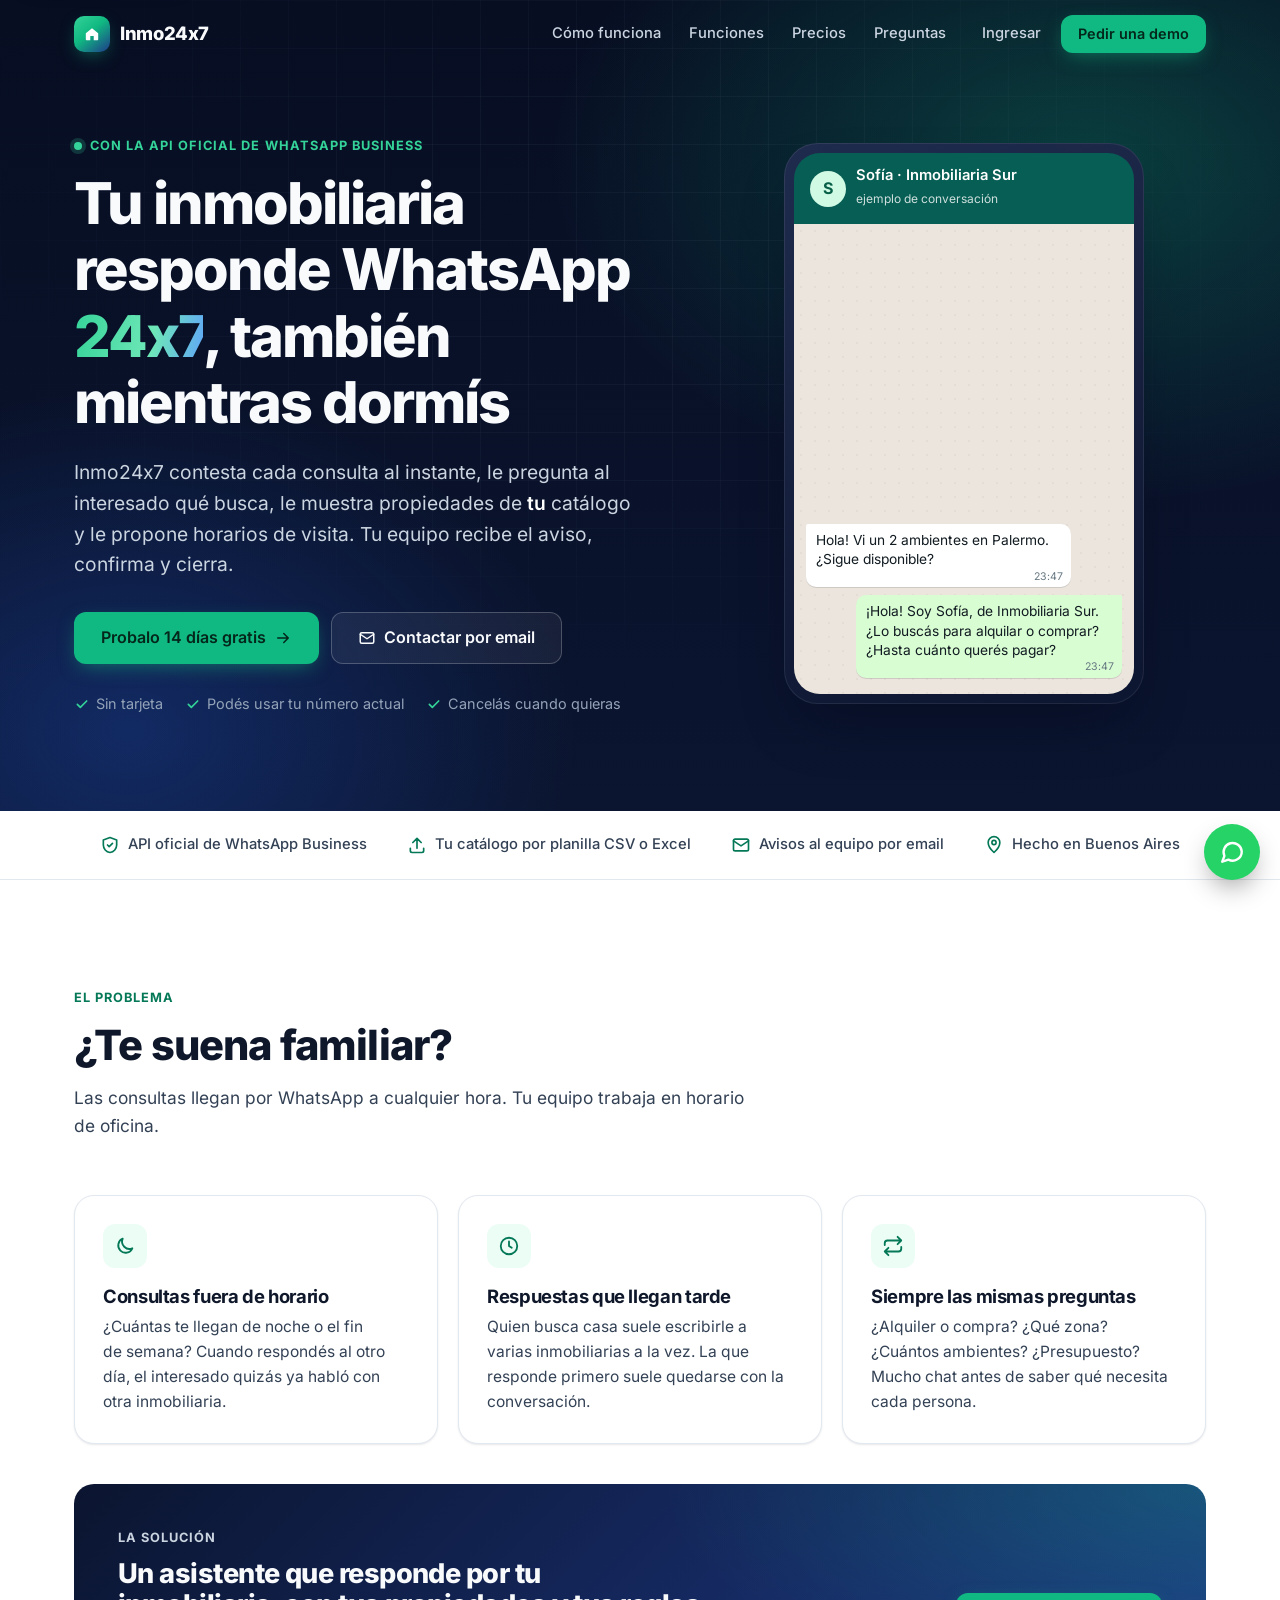
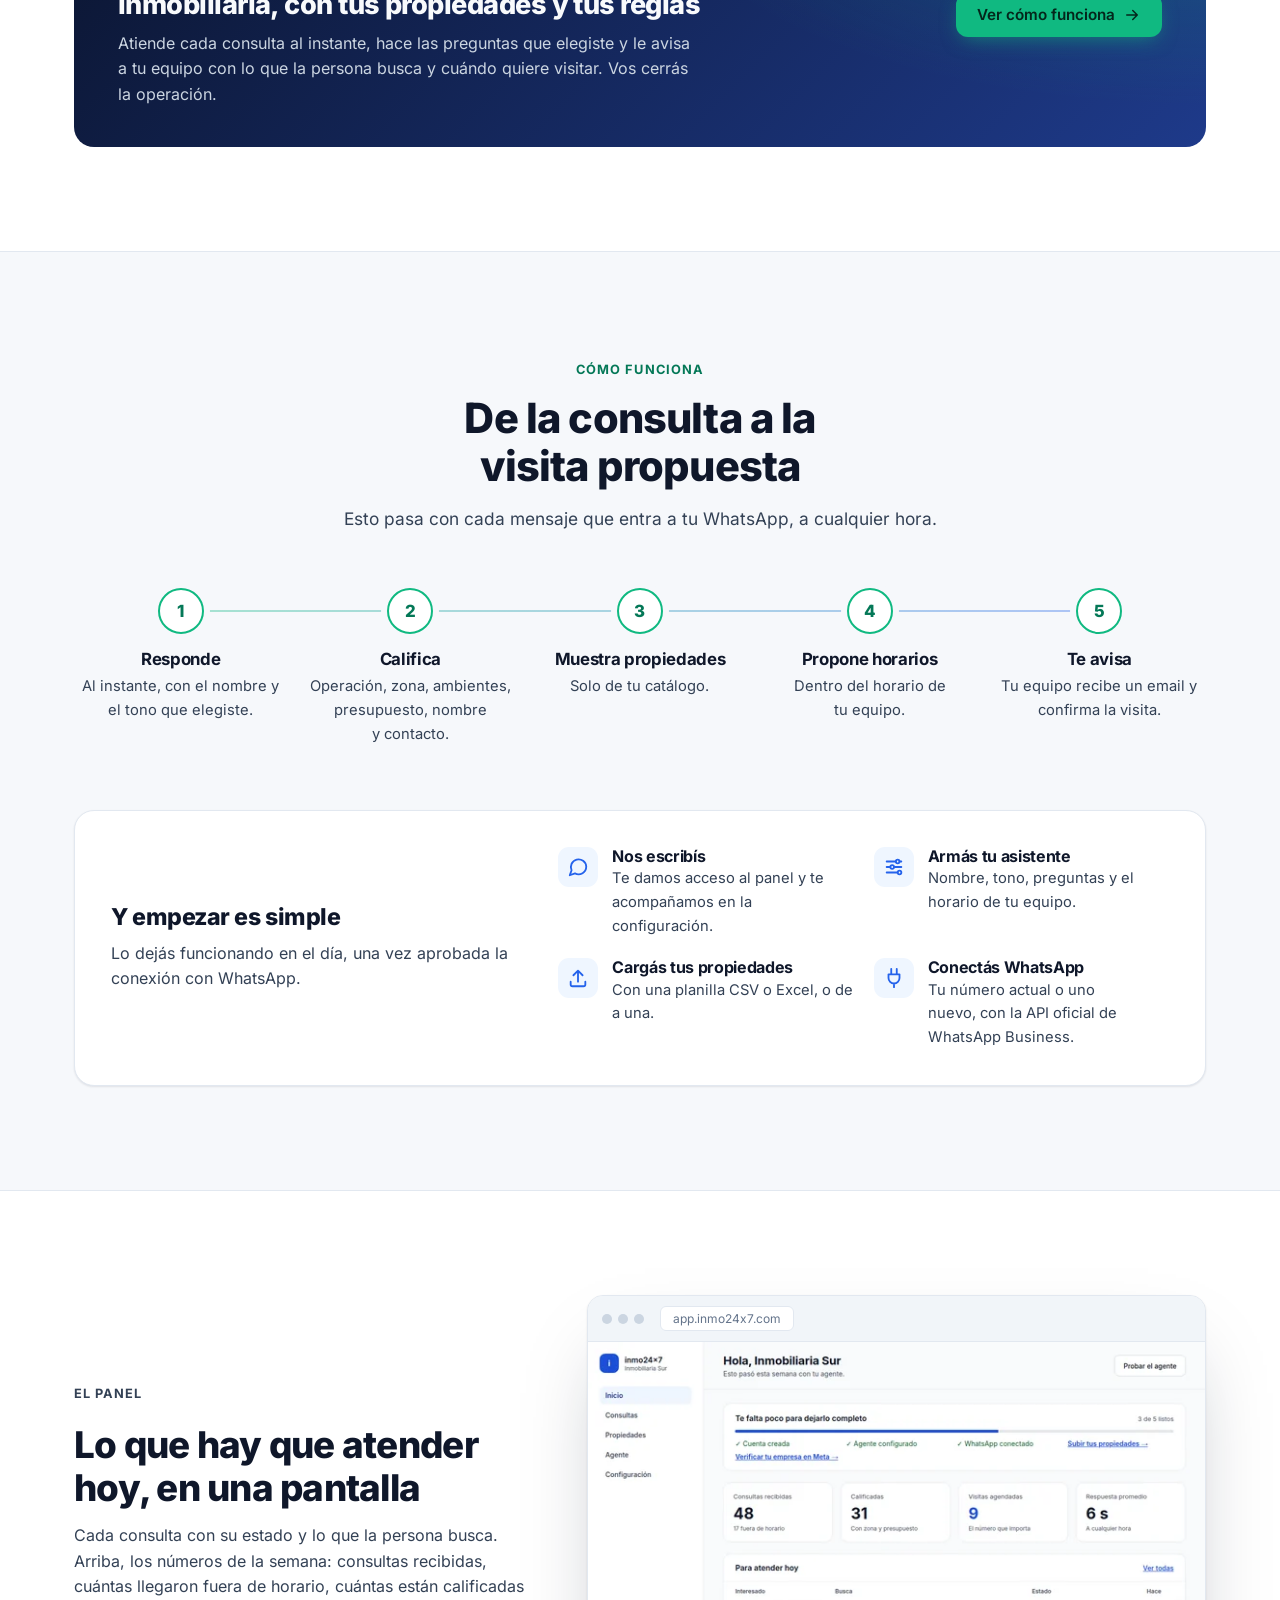
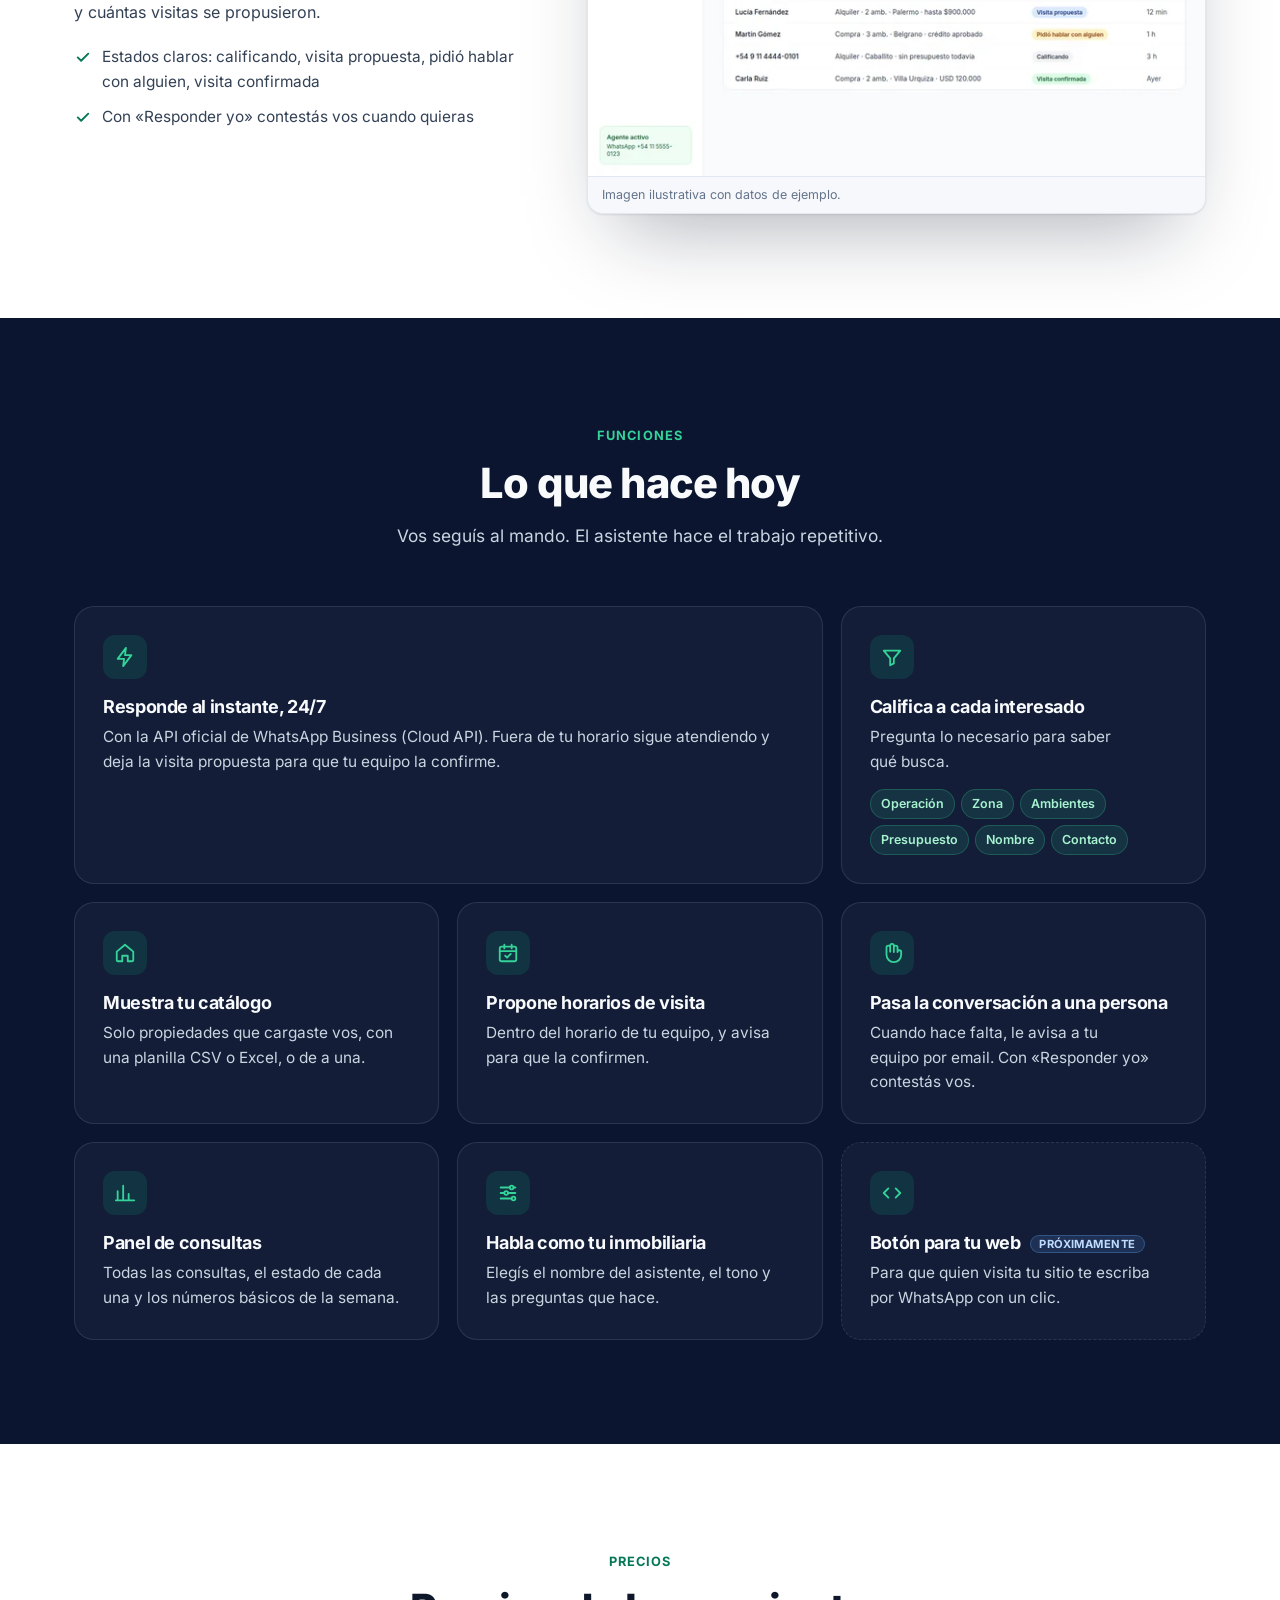
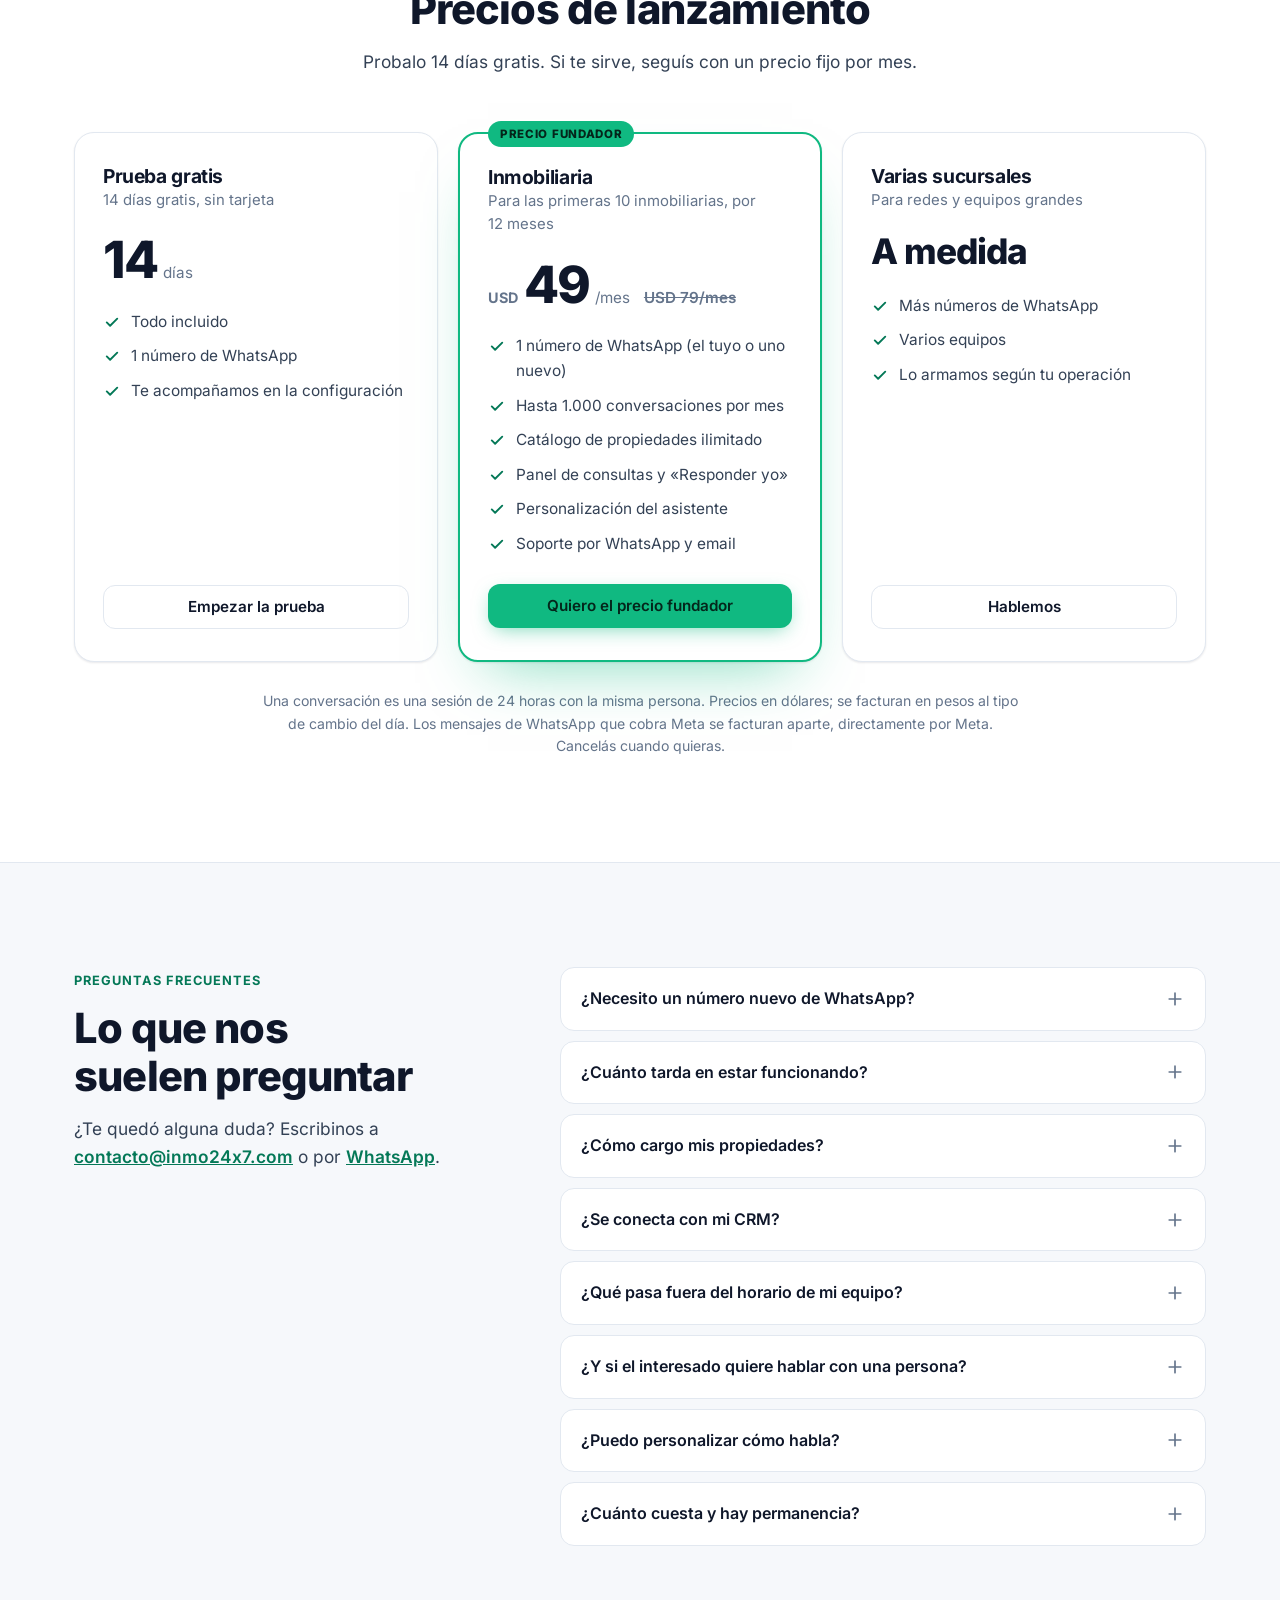
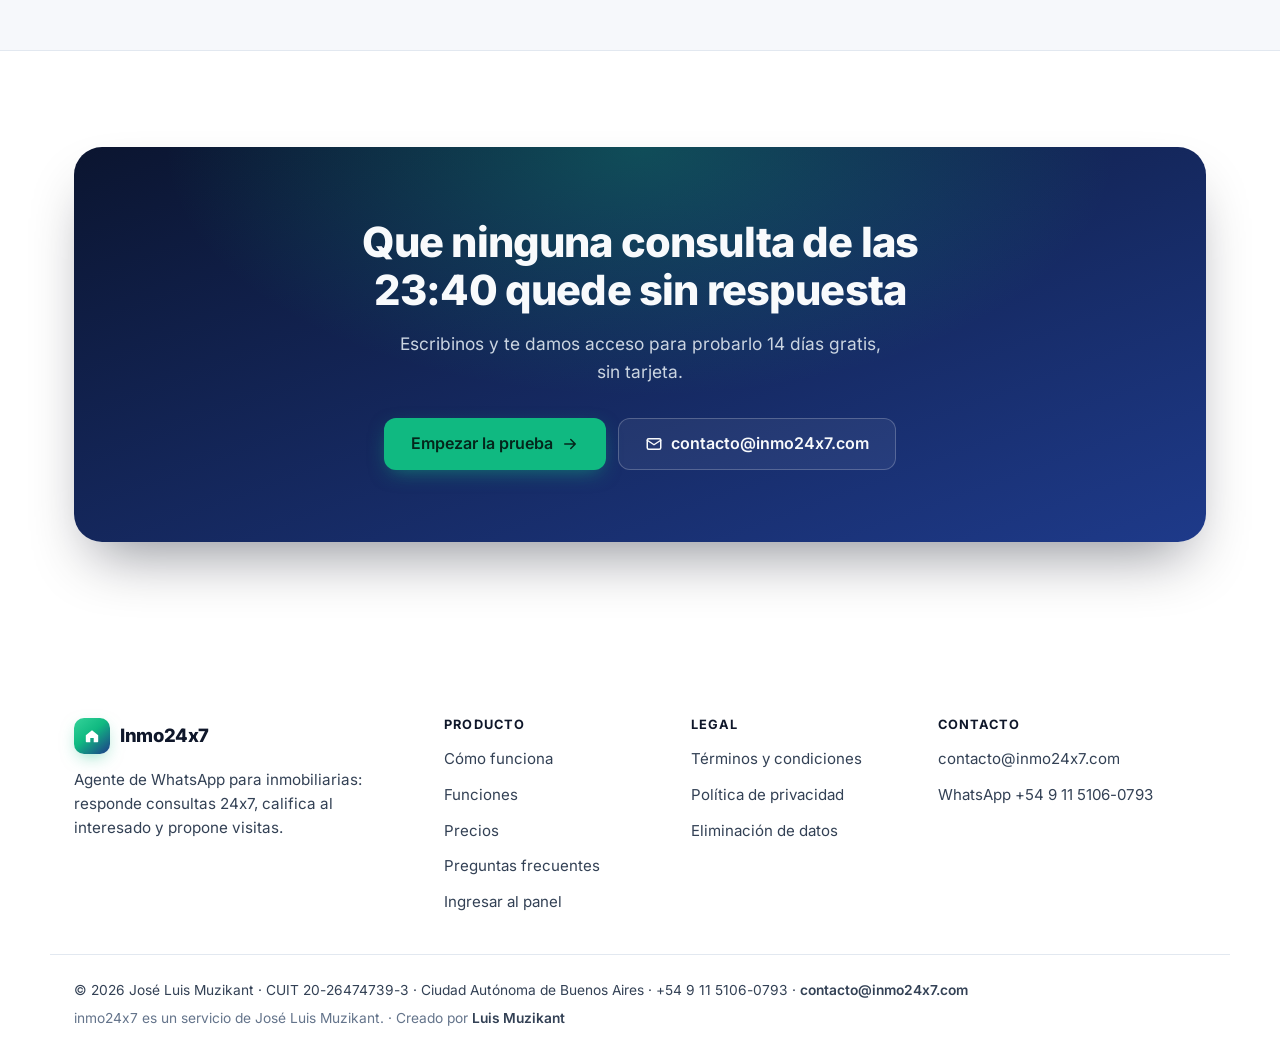
==== commit cd5832b2: "Rebuild landing for Meta business verification and app review" ====
--- a/index.html
+++ b/index.html
@@ -1,512 +1,563 @@
 <!doctype html>
-<html lang="es">
+<html lang="es-AR">
   <head>
     <meta charset="UTF-8" />
     <meta name="viewport" content="width=device-width, initial-scale=1.0" />
-    <title>Inmo24x7 — Tu inmobiliaria atendida 24x7 | Asistente Virtual WhatsApp</title>
+    <title>Inmo24x7 — Agente de WhatsApp para inmobiliarias, 24x7</title>
     <meta
       name="description"
-      content="Inmo24x7 atiende WhatsApp 24/7, califica interesados y agenda visitas para inmobiliarias. Nunca más pierdas un lead. Demo gratuita."
+      content="Inmo24x7 responde las consultas de WhatsApp de tu inmobiliaria al instante, las 24 horas, con la API oficial de WhatsApp Business: califica al interesado, le muestra propiedades de tu catálogo y propone horarios de visita."
     />
-    <meta property="og:title" content="Inmo24x7 — Tu inmobiliaria atendida 24x7" />
+    <link rel="canonical" href="https://www.inmo24x7.com/" />
+    <meta name="theme-color" content="#0b1530" />
+    <link rel="icon" href="/favicon.svg" type="image/svg+xml" />
+
+    <meta property="og:type" content="website" />
+    <meta property="og:locale" content="es_AR" />
+    <meta property="og:site_name" content="Inmo24x7" />
+    <meta property="og:url" content="https://www.inmo24x7.com/" />
+    <meta property="og:title" content="Inmo24x7 — Tu inmobiliaria responde WhatsApp 24x7" />
     <meta
       property="og:description"
-      content="Atiende WhatsApp 24/7, filtra interesados y no pierdas más leads. Demo gratuita."
+      content="Califica al interesado, le muestra propiedades de tu catálogo y propone horarios de visita. Con la API oficial de WhatsApp Business."
     />
-    <meta property="og:type" content="website" />
-    <meta name="theme-color" content="#1E3A8A" />
-    <link rel="preconnect" href="https://fonts.googleapis.com">
-    <link rel="preconnect" href="https://fonts.gstatic.com" crossorigin>
-    <link href="https://fonts.googleapis.com/css2?family=Inter:wght@400;500;600;700;800&display=swap" rel="stylesheet">
-    <link rel="stylesheet" href="styles.css" />
+    <meta property="og:image" content="https://www.inmo24x7.com/images/og.png" />
+    <meta property="og:image:width" content="1200" />
+    <meta property="og:image:height" content="630" />
+    <meta name="twitter:card" content="summary_large_image" />
+    <meta name="twitter:image" content="https://www.inmo24x7.com/images/og.png" />
+
+    <link rel="preload" href="/fonts/inter-latin-var.woff2" as="font" type="font/woff2" crossorigin />
+    <link rel="stylesheet" href="/styles.css" />
+    <script>document.documentElement.classList.add('js');</script>
+
+    <script type="application/ld+json">
+      {
+        "@context": "https://schema.org",
+        "@graph": [
+          {
+            "@type": "Organization",
+            "@id": "https://www.inmo24x7.com/#org",
+            "name": "Inmo24x7",
+            "legalName": "José Luis Muzikant",
+            "taxID": "20-26474739-3",
+            "url": "https://www.inmo24x7.com/",
+            "logo": "https://www.inmo24x7.com/favicon.svg",
+            "email": "contacto@inmo24x7.com",
+            "telephone": "+54 9 11 5106-0793",
+            "address": {
+              "@type": "PostalAddress",
+              "addressLocality": "Ciudad Autónoma de Buenos Aires",
+              "addressCountry": "AR"
+            }
+          },
+          {
+            "@type": "SoftwareApplication",
+            "name": "Inmo24x7",
+            "applicationCategory": "BusinessApplication",
+            "operatingSystem": "Web",
+            "inLanguage": "es-AR",
+            "description": "Agente de WhatsApp para inmobiliarias que responde consultas 24x7 con la API oficial de WhatsApp Business, califica al interesado, muestra propiedades del catálogo de la inmobiliaria y propone horarios de visita.",
+            "publisher": { "@id": "https://www.inmo24x7.com/#org" },
+            "offers": [
+              { "@type": "Offer", "name": "Prueba gratis (14 días)", "price": "0", "priceCurrency": "USD" },
+              { "@type": "Offer", "name": "Inmobiliaria (precio fundador)", "price": "49", "priceCurrency": "USD" }
+            ]
+          }
+        ]
+      }
+    </script>
   </head>
 
   <body>
-    <!-- Navigation -->
-    <nav class="nav">
-      <div class="nav-container">
-        <a href="#" class="nav-brand">
-          <div class="logo">🏠</div>
-          <span>Inmo24x7</span>
+    <!-- Icon sprite -->
+    <svg width="0" height="0" style="position:absolute" aria-hidden="true">
+      <defs>
+        <symbol id="i-arrow" viewBox="0 0 24 24"><path d="M5 12h14M13 6l6 6-6 6"/></symbol>
+        <symbol id="i-chat" viewBox="0 0 24 24"><path d="M21 11.5a8.4 8.4 0 0 1-12.3 7.5L3 21l2-5.4A8.4 8.4 0 1 1 21 11.5z"/></symbol>
+        <symbol id="i-zap" viewBox="0 0 24 24"><path d="M13 2 4 14h7l-1 8 9-12h-7z"/></symbol>
+        <symbol id="i-filter" viewBox="0 0 24 24"><path d="M3 5h18l-7 8.5V19l-4 2v-7.5z"/></symbol>
+        <symbol id="i-home" viewBox="0 0 24 24"><path d="M3 10.5 12 3l9 7.5V20a1 1 0 0 1-1 1h-5v-6H9v6H4a1 1 0 0 1-1-1z"/></symbol>
+        <symbol id="i-calendar" viewBox="0 0 24 24"><rect x="3" y="5" width="18" height="16" rx="2"/><path d="M3 10h18M8 3v4M16 3v4M9 15l2 2 4-4"/></symbol>
+        <symbol id="i-hand" viewBox="0 0 24 24"><path d="M18 11V6a2 2 0 0 0-4 0v5M14 10V4a2 2 0 0 0-4 0v6M10 10.5V6a2 2 0 0 0-4 0v8a8 8 0 0 0 16 0v-3a2 2 0 0 0-4 0"/></symbol>
+        <symbol id="i-mail" viewBox="0 0 24 24"><rect x="3" y="5" width="18" height="14" rx="2"/><path d="m3 7 9 6 9-6"/></symbol>
+        <symbol id="i-moon" viewBox="0 0 24 24"><path d="M20 14.5A8 8 0 0 1 9.5 4 8 8 0 1 0 20 14.5z"/></symbol>
+        <symbol id="i-chart" viewBox="0 0 24 24"><path d="M4 20V10M10 20V4M16 20v-7M22 20H2"/></symbol>
+        <symbol id="i-clock" viewBox="0 0 24 24"><circle cx="12" cy="12" r="9"/><path d="M12 7v5l3 2"/></symbol>
+        <symbol id="i-repeat" viewBox="0 0 24 24"><path d="M17 2l4 4-4 4M3 11V9a3 3 0 0 1 3-3h15M7 22l-4-4 4-4M21 13v2a3 3 0 0 1-3 3H3"/></symbol>
+        <symbol id="i-check" viewBox="0 0 24 24"><path d="m5 12.5 4.5 4.5L19 7.5"/></symbol>
+        <symbol id="i-upload" viewBox="0 0 24 24"><path d="M12 16V4M7 9l5-5 5 5M4 16v3a2 2 0 0 0 2 2h12a2 2 0 0 0 2-2v-3"/></symbol>
+        <symbol id="i-sliders" viewBox="0 0 24 24"><path d="M4 6h10M18 6h2M4 12h4M12 12h8M4 18h12"/><circle cx="16" cy="6" r="2"/><circle cx="10" cy="12" r="2"/><circle cx="18" cy="18" r="2"/></symbol>
+        <symbol id="i-plug" viewBox="0 0 24 24"><path d="M9 2v6M15 2v6M6 8h12v4a6 6 0 0 1-12 0zM12 18v4"/></symbol>
+        <symbol id="i-shield" viewBox="0 0 24 24"><path d="M12 3 4 6v6c0 4.5 3.4 8.3 8 9 4.6-.7 8-4.5 8-9V6z"/><path d="m9 12 2 2 4-4"/></symbol>
+        <symbol id="i-plus" viewBox="0 0 24 24"><path d="M12 5v14M5 12h14"/></symbol>
+        <symbol id="i-code" viewBox="0 0 24 24"><path d="m8 7-5 5 5 5M16 7l5 5-5 5"/></symbol>
+        <symbol id="i-pin" viewBox="0 0 24 24"><path d="M12 21s7-6.2 7-12a7 7 0 0 0-14 0c0 5.8 7 12 7 12z"/><circle cx="12" cy="9" r="2.5"/></symbol>
+      </defs>
+    </svg>
+
+    <a href="#main" class="skip-link">Saltar al contenido</a>
+
+    <!-- site-header: identical on every page -->
+    <header class="nav">
+      <div class="nav-inner wrap">
+        <a href="/" class="brand" aria-label="Inmo24x7, inicio">
+          <span class="brand-mark" aria-hidden="true"><svg viewBox="0 0 32 32"><path d="M7 15 16 7.5 25 15v9a1 1 0 0 1-1 1h-5.5v-6h-5v6H8a1 1 0 0 1-1-1z" fill="currentColor"/></svg></span>
+          <span class="brand-name">Inmo24x7</span>
         </a>
-        <div class="nav-links">
-          <a href="#beneficios">Beneficios</a>
-          <a href="#como-funciona">Cómo Funciona</a>
-          <a href="#precios">Precios</a>
-          <a href="#faq">FAQ</a>
-          <a href="https://backoffice.inmo24x7.com/login" class="nav-cta" target="_blank" rel="noreferrer">Back Office</a>
-        </div>
-        <button class="nav-toggle" aria-label="Menu">
-          <span></span>
-          <span></span>
-          <span></span>
+
+        <nav class="nav-links" id="nav-links" aria-label="Principal">
+          <a href="/#como-funciona">Cómo funciona</a>
+          <a href="/#funciones">Funciones</a>
+          <a href="/#precios">Precios</a>
+          <a href="/#faq">Preguntas</a>
+          <a href="https://app.inmo24x7.com" class="nav-login">Ingresar</a>
+          <a href="https://wa.me/5491151060793?text=Hola%20Inmo24x7%2C%20quiero%20una%20demo" class="btn btn-primary btn-sm" target="_blank" rel="noopener">Pedir una demo</a>
+        </nav>
+
+        <button class="nav-toggle" type="button" aria-label="Abrir menú" aria-expanded="false" aria-controls="nav-links">
+          <span></span><span></span><span></span>
         </button>
       </div>
-    </nav>
-
-    <!-- Hero Section -->
-    <section class="hero-section">
-      <div class="hero-glow"></div>
-      <div class="wrap">
-        <div class="hero-badge">
-          <span class="badge-icon">🚀</span>
-          <span>Nuevo: Integración con WhatsApp Business</span>
-        </div>
-        
-        <h1 class="hero-title">
-          Tu inmobiliaria vende<br />
-          <span class="gradient-text">mientras dormís</span>
-        </h1>
-        
-        <p class="hero-subtitle">
-          Inmo24x7 responde WhatsApp automáticamente, califica leads en tiempo real y agenda visitas 
-          sin que tengas que levantar un dedo. La tecnología que tu competencia ya está usando.
-        </p>
-
-        <div class="hero-stats">
-          <div class="stat-item">
-            <div class="stat-number">40%</div>
-            <div class="stat-label">más leads convertidos</div>
-          </div>
-          <div class="stat-divider"></div>
-          <div class="stat-item">
-            <div class="stat-number">0</div>
-            <div class="stat-label">minutos de espera</div>
-          </div>
-          <div class="stat-divider"></div>
-          <div class="stat-item">
-            <div class="stat-number">24/7</div>
-            <div class="stat-label">atención automática</div>
-          </div>
-        </div>
-
-        <div class="hero-cta">
-          <a href="https://wa.me/+541151069793?text=Hola%20Inmo24x7%2C%20quiero%20una%20demo%20gratuita" 
-             class="btn btn-lg btn-primary" target="_blank" rel="noreferrer">
-            <span>Probar Demo Gratis</span>
-            <svg width="20" height="20" viewBox="0 0 24 24" fill="none" stroke="currentColor" stroke-width="2">
-              <path d="M5 12h14M12 5l7 7-7 7"/>
-            </svg>
-          </a>
-          <a href="mailto:contacto@inmo24x7.com" class="btn btn-lg btn-secondary">
-            <span>Contactar por Email</span>
-          </a>
-        </div>
-
-        <div class="trust-badges">
-          <span class="trust-text">Confían en nosotros:</span>
-          <div class="trust-icons">
-            <span>🏢</span>
-            <span>🏗️</span>
-            <span>🏬</span>
-          </div>
-        </div>
-      </div>
-    </section>
-
-    <!-- Problem/Solution Section -->
-    <section id="beneficios" class="section-light">
-      <div class="wrap">
-        <div class="section-header">
-          <span class="section-tag">El Problema</span>
-          <h2 class="section-title">¿Te suena familiar?</h2>
-        </div>
-
-        <div class="problems-grid">
-          <div class="problem-card">
-            <div class="problem-icon">😴</div>
-            <h3>Pierdes leads fuera de horario</h3>
-            <p>El 60% de las consultas llegan después de las 18hs. Cuando respondés al día siguiente, ya contrataron a tu competencia.</p>
-          </div>
-          <div class="problem-card">
-            <div class="problem-icon">⏰</div>
-            <h3>Perdés tiempo en curiosos</h3>
-            <p>El 70% de las consultas son de gente sin intención real de comprar. Tu tiempo vale oro, no lo gastes en calificar manualmente.</p>
-          </div>
-          <div class="problem-card">
-            <div class="problem-icon">📱</div>
-            <h3>Respondés demasiado tarde</h3>
-            <p>Si tardás más de 5 minutos en responder, la probabilidad de conversión cae un 400%. El cliente ya se fue.</p>
-          </div>
-        </div>
-
-        <div class="solution-box">
-          <div class="solution-content">
-            <span class="solution-tag">La Solución</span>
-            <h3>Inmo24x7 trabaja 24/7 por vos</h3>
-            <p>Nuestro asistente virtual atiende WhatsApp instantáneamente, hace las preguntas clave y solo te pasa los leads calificados. Vos cerrás las ventas, nosotros filtramos el ruido.</p>
-            <a href="https://wa.me/+541151069793?text=Hola%20Inmo24x7%2C%20quiero%20ver%20cómo%20funciona" 
-               class="btn btn-primary" target="_blank" rel="noreferrer">
-              Ver Cómo Funciona
-            </a>
-          </div>
-          <div class="solution-visual">
-            <div class="chat-preview">
-              <div class="chat-message received">
-                <div class="chat-bubble">Hola, vi el departamento en Belgrano. ¿Está disponible?</div>
-                <div class="chat-time">23:45</div>
-              </div>
-              <div class="chat-message sent">
-                <div class="chat-bubble">¡Hola! Sí, tenemos disponibilidad. ¿Buscas para compra o alquiler? 💬</div>
-                <div class="chat-time">23:45</div>
-              </div>
-              <div class="chat-message sent">
-                <div class="chat-bubble">Tengo estas opciones en Belgrano desde $850.000. ¿Te interesa agendar una visita?</div>
-                <div class="chat-time">23:46</div>
-              </div>
-              <div class="chat-typing">
-                <span></span><span></span><span></span>
-              </div>
-            </div>
-          </div>
-        </div>
-      </div>
-    </section>
-
-    <!-- Features Grid -->
-    <section class="section-features">
-      <div class="wrap">
-        <div class="section-header center">
-          <span class="section-tag">Características</span>
-          <h2 class="section-title">Todo lo que necesitás,<br />nada de lo que no</h2>
-          <p class="section-subtitle">Diseñado específicamente para inmobiliarias que quieren vender más sin contratar más gente.</p>
-        </div>
-
-        <div class="features-grid">
-          <div class="feature-card large">
-            <div class="feature-icon">⚡</div>
-            <h3>Respuesta Instantánea</h3>
-            <p>Responde en menos de 3 segundos, 24/7. Nunca más un lead esperando.</p>
-            <div class="feature-meta">
-              <span class="meta-badge">Tiempo promedio: 2.3s</span>
-            </div>
-          </div>
-
-          <div class="feature-card">
-            <div class="feature-icon">🎯</div>
-            <h3>Calificación Automática</h3>
-            <p>Detecta intención de compra, presupuesto y zona antes de pasarte el lead.</p>
-          </div>
-
-          <div class="feature-card">
-            <div class="feature-icon">📅</div>
-            <h3>Agenda Integrada</h3>
-            <p>Coordina visitas directamente en tu calendario. Sin llamadas de por medio.</p>
-          </div>
-
-          <div class="feature-card">
-            <div class="feature-icon">📊</div>
-            <h3>Dashboard en Tiempo Real</h3>
-            <p>Seguimiento de conversaciones, leads calificados y tasas de conversión.</p>
-          </div>
-
-          <div class="feature-card">
-            <div class="feature-icon">🔗</div>
-            <h3>Integración Simple</h3>
-            <p>Conecta con Google Sheets, tu CRM favorito o usa nuestra base de datos.</p>
-          </div>
-
-          <div class="feature-card large">
-            <div class="feature-icon">🤖</div>
-            <h3>IA que Aprende</h3>
-            <p>Mejora con cada conversación. Entiende el contexto y responde como un humano experto.</p>
-            <div class="feature-meta">
-              <span class="meta-badge">Tasa de satisfacción: 94%</span>
-            </div>
-          </div>
-        </div>
-      </div>
-    </section>
-
-    <!-- How It Works -->
-    <section id="como-funciona" class="section-dark">
-      <div class="wrap">
-        <div class="section-header center light">
-          <span class="section-tag">Cómo Funciona</span>
-          <h2 class="section-title">En 3 pasos simples</h2>
-          <p class="section-subtitle">De la consulta a la visita coordinada, sin que tengas que hacer nada.</p>
-        </div>
-
-        <div class="steps-timeline">
-          <div class="step-item">
-            <div class="step-number">01</div>
-            <div class="step-content-timeline">
-              <h3>Llega la consulta</h3>
-              <p>Un interesado te escribe por WhatsApp a cualquier hora del día o de la noche.</p>
-              <div class="step-visual">
-                <div class="notification">
-                  <span class="notification-icon">💬</span>
-                  <div class="notification-text">
-                    <strong>Nuevo mensaje</strong>
-                    <span>"Hola, vi el depto en Palermo..."</span>
-                  </div>
+    </header>
+    <!-- /site-header -->
+
+    <main id="main">
+      <!-- Hero -->
+      <section class="hero">
+        <div class="hero-bg" aria-hidden="true"></div>
+        <div class="wrap hero-grid">
+          <div class="hero-copy">
+            <p class="eyebrow eyebrow-dark">
+              <span class="dot" aria-hidden="true"></span>
+              Con la API oficial de WhatsApp Business
+            </p>
+            <h1>
+              Tu inmobiliaria responde WhatsApp <span class="hl">24x7</span>, también mientras dormís
+            </h1>
+            <p class="lead">
+              Inmo24x7 contesta cada consulta al instante, le pregunta al interesado qué busca, le muestra propiedades
+              de <strong>tu</strong> catálogo y le propone horarios de visita. Tu equipo recibe el aviso, confirma y cierra.
+            </p>
+
+            <div class="hero-cta">
+              <a href="https://wa.me/5491151060793?text=Hola%2C%20quiero%20probar%20inmo24x7%20gratis" class="btn btn-primary btn-lg" target="_blank" rel="noopener">
+                Probalo 14 días gratis
+                <svg class="ico" aria-hidden="true"><use href="#i-arrow"/></svg>
+              </a>
+              <a href="mailto:contacto@inmo24x7.com?subject=Quiero%20conocer%20Inmo24x7" class="btn btn-ghost btn-lg">
+                <svg class="ico" aria-hidden="true"><use href="#i-mail"/></svg>
+                Contactar por email
+              </a>
+            </div>
+
+            <ul class="hero-points">
+              <li><svg class="ico" aria-hidden="true"><use href="#i-check"/></svg>Sin tarjeta</li>
+              <li><svg class="ico" aria-hidden="true"><use href="#i-check"/></svg>Podés usar tu número actual</li>
+              <li><svg class="ico" aria-hidden="true"><use href="#i-check"/></svg>Cancelás cuando quieras</li>
+            </ul>
+          </div>
+
+          <!-- Phone mock with an example conversation -->
+          <div class="hero-visual">
+            <div class="phone" role="img" aria-label="Conversación de ejemplo: a las 23:47 una persona consulta por un departamento en Palermo; la asistente Sofía le pregunta qué busca, le muestra dos propiedades del catálogo, le propone horarios de visita y le avisa que el equipo la va a confirmar.">
+              <div class="phone-head">
+                <span class="avatar" aria-hidden="true">S</span>
+                <div>
+                  <strong>Sofía · Inmobiliaria Sur</strong>
+                  <span class="online">ejemplo de conversación</span>
                 </div>
               </div>
-            </div>
-          </div>
-
-          <div class="step-item">
-            <div class="step-number">02</div>
-            <div class="step-content-timeline">
-              <h3>Inmo24x7 responde y califica</h3>
-              <p>Responde al instante, hace preguntas estratégicas y detecta si es un lead real.</p>
-              <div class="step-tags">
-                <span class="tag-item">✓ Presupuesto</span>
-                <span class="tag-item">✓ Zona</span>
-                <span class="tag-item">✓ Intención</span>
+              <div class="phone-body" id="chat" aria-hidden="true">
+                <div class="msg in" data-step>Hola! Vi un 2 ambientes en Palermo. ¿Sigue disponible?<time>23:47</time></div>
+                <div class="msg out" data-step>¡Hola! Soy Sofía, de Inmobiliaria Sur. ¿Lo buscás para alquilar o comprar? ¿Hasta cuánto querés pagar?<time>23:47</time></div>
+                <div class="msg in" data-step>Alquilar. Hasta 900 mil más o menos<time>23:48</time></div>
+                <div class="msg out" data-step>
+                  Te muestro lo que tenemos en Palermo:
+                  <span class="prop"><b>2 amb. con balcón · Gorriti 4800</b><small>$850.000/mes · <u>Ver publicación</u></small></span>
+                  <span class="prop"><b>2 amb. luminoso · Thames 1500</b><small>$890.000/mes · <u>Ver publicación</u></small></span>
+                  <time>23:48</time>
+                </div>
+                <div class="msg out" data-step>¿Querés visitar el de Gorriti? Puedo proponerle al equipo estos horarios:
+                  <span class="slots"><span>Mié 10:00</span><span class="picked">Jue 17:00</span></span>
+                  <time>23:48</time>
+                </div>
+                <div class="msg in" data-step>Jue 17:00. Soy Lucía<time>23:49</time></div>
+                <div class="msg out" data-step>¡Gracias, Lucía! Le aviso al equipo para que te confirme la visita.<time>23:49</time></div>
+                <div class="typing" aria-hidden="true"><span></span><span></span><span></span></div>
               </div>
             </div>
-          </div>
-
-          <div class="step-item">
-            <div class="step-number">03</div>
-            <div class="step-content-timeline">
-              <h3>Recibís el lead calificado</h3>
-              <p>Te llega un resumen completo por email o WhatsApp. Solo coordinás la visita y cerrás la venta.</p>
-              <div class="lead-card-preview">
-                <div class="lead-header">
-                  <span class="lead-score">Score: 9/10</span>
-                  <span class="lead-hot">🔥 Hot Lead</span>
-                </div>
-                <div class="lead-info">
-                  <p><strong>María G.</strong> - Busca compra</p>
-                  <p>📍 Palermo/Belgrano | 💰 $800k-$1.2M | 📅 Quiere visitar esta semana</p>
-                </div>
+            <div class="toast" id="toast" aria-hidden="true">
+              <span class="toast-ico"><svg class="ico"><use href="#i-mail"/></svg></span>
+              <span><strong>Aviso al equipo: visita propuesta</strong><small>Lucía · Alquiler · Gorriti 4800 · Jue 17:00</small></span>
+            </div>
+          </div>
+        </div>
+      </section>
+
+      <!-- Strip -->
+      <section class="strip" aria-label="Lo esencial">
+        <div class="wrap strip-inner">
+          <span><svg class="ico" aria-hidden="true"><use href="#i-shield"/></svg>API oficial de WhatsApp Business</span>
+          <span><svg class="ico" aria-hidden="true"><use href="#i-upload"/></svg>Tu catálogo por planilla CSV o Excel</span>
+          <span><svg class="ico" aria-hidden="true"><use href="#i-mail"/></svg>Avisos al equipo por email</span>
+          <span><svg class="ico" aria-hidden="true"><use href="#i-pin"/></svg>Hecho en Buenos Aires</span>
+        </div>
+      </section>
+
+      <!-- Problem -->
+      <section id="beneficios" class="section">
+        <div class="wrap">
+          <div class="section-head">
+            <p class="eyebrow">El problema</p>
+            <h2>¿Te suena familiar?</h2>
+            <p class="sub">Las consultas llegan por WhatsApp a cualquier hora. Tu equipo trabaja en horario de oficina.</p>
+          </div>
+
+          <div class="cards-3">
+            <article class="card">
+              <span class="card-ico"><svg class="ico" aria-hidden="true"><use href="#i-moon"/></svg></span>
+              <h3>Consultas fuera de horario</h3>
+              <p>¿Cuántas te llegan de noche o el fin de semana? Cuando respondés al otro día, el interesado quizás ya habló con otra inmobiliaria.</p>
+            </article>
+            <article class="card">
+              <span class="card-ico"><svg class="ico" aria-hidden="true"><use href="#i-clock"/></svg></span>
+              <h3>Respuestas que llegan tarde</h3>
+              <p>Quien busca casa suele escribirle a varias inmobiliarias a la vez. La que responde primero suele quedarse con la conversación.</p>
+            </article>
+            <article class="card">
+              <span class="card-ico"><svg class="ico" aria-hidden="true"><use href="#i-repeat"/></svg></span>
+              <h3>Siempre las mismas preguntas</h3>
+              <p>¿Alquiler o compra? ¿Qué zona? ¿Cuántos ambientes? ¿Presupuesto? Mucho chat antes de saber qué necesita cada persona.</p>
+            </article>
+          </div>
+
+          <div class="solution">
+            <div>
+              <p class="eyebrow eyebrow-dark">La solución</p>
+              <h3>Un asistente que responde por tu inmobiliaria, con tus propiedades y tus reglas</h3>
+              <p>Atiende cada consulta al instante, hace las preguntas que elegiste y le avisa a tu equipo con lo que la persona busca y cuándo quiere visitar. Vos cerrás la operación.</p>
+            </div>
+            <a href="#como-funciona" class="btn btn-primary">
+              Ver cómo funciona
+              <svg class="ico" aria-hidden="true"><use href="#i-arrow"/></svg>
+            </a>
+          </div>
+        </div>
+      </section>
+
+      <!-- How it works -->
+      <section id="como-funciona" class="section section-alt">
+        <div class="wrap">
+          <div class="section-head center">
+            <p class="eyebrow">Cómo funciona</p>
+            <h2>De la consulta a la visita propuesta</h2>
+            <p class="sub">Esto pasa con cada mensaje que entra a tu WhatsApp, a cualquier hora.</p>
+          </div>
+
+          <ol class="flow">
+            <li>
+              <span class="flow-n">1</span>
+              <h3>Responde</h3>
+              <p>Al instante, con el nombre y el tono que elegiste.</p>
+            </li>
+            <li>
+              <span class="flow-n">2</span>
+              <h3>Califica</h3>
+              <p>Operación, zona, ambientes, presupuesto, nombre y contacto.</p>
+            </li>
+            <li>
+              <span class="flow-n">3</span>
+              <h3>Muestra propiedades</h3>
+              <p>Solo de tu catálogo.</p>
+            </li>
+            <li>
+              <span class="flow-n">4</span>
+              <h3>Propone horarios</h3>
+              <p>Dentro del horario de tu equipo.</p>
+            </li>
+            <li>
+              <span class="flow-n">5</span>
+              <h3>Te avisa</h3>
+              <p>Tu equipo recibe un email y confirma la visita.</p>
+            </li>
+          </ol>
+
+          <div class="setup">
+            <div class="setup-head">
+              <h3>Y empezar es simple</h3>
+              <p>Lo dejás funcionando en el día, una vez aprobada la conexión con WhatsApp.</p>
+            </div>
+            <div class="setup-grid">
+              <div class="setup-step">
+                <svg class="ico" aria-hidden="true"><use href="#i-chat"/></svg>
+                <div><h4>Nos escribís</h4><p>Te damos acceso al panel y te acompañamos en la configuración.</p></div>
               </div>
-            </div>
-          </div>
+              <div class="setup-step">
+                <svg class="ico" aria-hidden="true"><use href="#i-sliders"/></svg>
+                <div><h4>Armás tu asistente</h4><p>Nombre, tono, preguntas y el horario de tu equipo.</p></div>
+              </div>
+              <div class="setup-step">
+                <svg class="ico" aria-hidden="true"><use href="#i-upload"/></svg>
+                <div><h4>Cargás tus propiedades</h4><p>Con una planilla CSV o Excel, o de a una.</p></div>
+              </div>
+              <div class="setup-step">
+                <svg class="ico" aria-hidden="true"><use href="#i-plug"/></svg>
+                <div><h4>Conectás WhatsApp</h4><p>Tu número actual o uno nuevo, con la API oficial de WhatsApp Business.</p></div>
+              </div>
+            </div>
+          </div>
+        </div>
+      </section>
+
+      <!-- Product -->
+      <section id="producto" class="section">
+        <div class="wrap">
+          <div class="showcase">
+            <div class="showcase-copy">
+              <p class="eyebrow">El panel</p>
+              <h2 class="showcase-title">Lo que hay que atender hoy, en una pantalla</h2>
+              <p>Cada consulta con su estado y lo que la persona busca. Arriba, los números de la semana: consultas recibidas, cuántas llegaron fuera de horario, cuántas están calificadas y cuántas visitas se propusieron.</p>
+              <ul class="ticks">
+                <li><svg class="ico" aria-hidden="true"><use href="#i-check"/></svg>Estados claros: calificando, visita propuesta, pidió hablar con alguien, visita confirmada</li>
+                <li><svg class="ico" aria-hidden="true"><use href="#i-check"/></svg>Con «Responder yo» contestás vos cuando quieras</li>
+              </ul>
+            </div>
+            <figure class="shot">
+              <div class="shot-bar" aria-hidden="true"><i></i><i></i><i></i><span>app.inmo24x7.com</span></div>
+              <img src="/images/panel.webp" srcset="/images/panel-640.webp 640w, /images/panel.webp 1280w" sizes="(max-width: 1024px) 100vw, 640px" width="1280" height="900" loading="lazy" decoding="async" alt="Panel de Inmo24x7 con las consultas de la semana, cuántas llegaron fuera de horario, cuántas se calificaron, las visitas y la lista de interesados para atender hoy, cada uno con su estado." />
+              <figcaption>Imagen ilustrativa con datos de ejemplo.</figcaption>
+            </figure>
+          </div>
+        </div>
+      </section>
+
+      <!-- Features -->
+      <section id="funciones" class="section section-dark">
+        <div class="wrap">
+          <div class="section-head center">
+            <p class="eyebrow eyebrow-dark">Funciones</p>
+            <h2>Lo que hace hoy</h2>
+            <p class="sub">Vos seguís al mando. El asistente hace el trabajo repetitivo.</p>
+          </div>
+
+          <div class="features">
+            <article class="feature wide">
+              <span class="card-ico"><svg class="ico" aria-hidden="true"><use href="#i-zap"/></svg></span>
+              <h3>Responde al instante, 24/7</h3>
+              <p>Con la API oficial de WhatsApp Business (Cloud API). Fuera de tu horario sigue atendiendo y deja la visita propuesta para que tu equipo la confirme.</p>
+            </article>
+            <article class="feature">
+              <span class="card-ico"><svg class="ico" aria-hidden="true"><use href="#i-filter"/></svg></span>
+              <h3>Califica a cada interesado</h3>
+              <p>Pregunta lo necesario para saber qué busca.</p>
+              <div class="chips"><span>Operación</span><span>Zona</span><span>Ambientes</span><span>Presupuesto</span><span>Nombre</span><span>Contacto</span></div>
+            </article>
+            <article class="feature">
+              <span class="card-ico"><svg class="ico" aria-hidden="true"><use href="#i-home"/></svg></span>
+              <h3>Muestra tu catálogo</h3>
+              <p>Solo propiedades que cargaste vos, con una planilla CSV o Excel, o de a una.</p>
+            </article>
+            <article class="feature">
+              <span class="card-ico"><svg class="ico" aria-hidden="true"><use href="#i-calendar"/></svg></span>
+              <h3>Propone horarios de visita</h3>
+              <p>Dentro del horario de tu equipo, y avisa para que la confirmen.</p>
+            </article>
+            <article class="feature">
+              <span class="card-ico"><svg class="ico" aria-hidden="true"><use href="#i-hand"/></svg></span>
+              <h3>Pasa la conversación a una persona</h3>
+              <p>Cuando hace falta, le avisa a tu equipo por email. Con «Responder yo» contestás vos.</p>
+            </article>
+            <article class="feature">
+              <span class="card-ico"><svg class="ico" aria-hidden="true"><use href="#i-chart"/></svg></span>
+              <h3>Panel de consultas</h3>
+              <p>Todas las consultas, el estado de cada una y los números básicos de la semana.</p>
+            </article>
+            <article class="feature">
+              <span class="card-ico"><svg class="ico" aria-hidden="true"><use href="#i-sliders"/></svg></span>
+              <h3>Habla como tu inmobiliaria</h3>
+              <p>Elegís el nombre del asistente, el tono y las preguntas que hace.</p>
+            </article>
+            <article class="feature soon">
+              <span class="card-ico"><svg class="ico" aria-hidden="true"><use href="#i-code"/></svg></span>
+              <h3>Botón para tu web <span class="soon-tag">Próximamente</span></h3>
+              <p>Para que quien visita tu sitio te escriba por WhatsApp con un clic.</p>
+            </article>
+          </div>
+        </div>
+      </section>
+
+      <!-- Pricing -->
+      <section id="precios" class="section">
+        <div class="wrap">
+          <div class="section-head center">
+            <p class="eyebrow">Precios</p>
+            <h2>Precios de lanzamiento</h2>
+            <p class="sub">Probalo 14 días gratis. Si te sirve, seguís con un precio fijo por mes.</p>
+          </div>
+
+          <div class="pricing">
+            <article class="plan">
+              <h3>Prueba gratis</h3>
+              <p class="plan-desc">14 días gratis, sin tarjeta</p>
+              <p class="price"><span class="amt">14</span><span class="per">días</span></p>
+              <ul class="ticks">
+                <li><svg class="ico" aria-hidden="true"><use href="#i-check"/></svg>Todo incluido</li>
+                <li><svg class="ico" aria-hidden="true"><use href="#i-check"/></svg>1 número de WhatsApp</li>
+                <li><svg class="ico" aria-hidden="true"><use href="#i-check"/></svg>Te acompañamos en la configuración</li>
+              </ul>
+              <a href="https://wa.me/5491151060793?text=Hola%2C%20quiero%20probar%20inmo24x7%20gratis" class="btn btn-outline" target="_blank" rel="noopener">Empezar la prueba</a>
+            </article>
+
+            <article class="plan plan-pop">
+              <p class="pop-badge">Precio fundador</p>
+              <h3>Inmobiliaria</h3>
+              <p class="plan-desc">Para las primeras 10 inmobiliarias, por 12 meses</p>
+              <p class="price">
+                <span class="cur">USD</span><span class="amt">49</span><span class="per">/mes</span>
+                <s class="was" aria-label="Precio regular: USD 79 por mes">USD 79/mes</s>
+              </p>
+              <ul class="ticks">
+                <li><svg class="ico" aria-hidden="true"><use href="#i-check"/></svg>1 número de WhatsApp (el tuyo o uno nuevo)</li>
+                <li><svg class="ico" aria-hidden="true"><use href="#i-check"/></svg>Hasta 1.000 conversaciones por mes</li>
+                <li><svg class="ico" aria-hidden="true"><use href="#i-check"/></svg>Catálogo de propiedades ilimitado</li>
+                <li><svg class="ico" aria-hidden="true"><use href="#i-check"/></svg>Panel de consultas y «Responder yo»</li>
+                <li><svg class="ico" aria-hidden="true"><use href="#i-check"/></svg>Personalización del asistente</li>
+                <li><svg class="ico" aria-hidden="true"><use href="#i-check"/></svg>Soporte por WhatsApp y email</li>
+              </ul>
+              <a href="https://wa.me/5491151060793?text=Hola%2C%20quiero%20el%20precio%20fundador%20de%20inmo24x7" class="btn btn-primary" target="_blank" rel="noopener">Quiero el precio fundador</a>
+            </article>
+
+            <article class="plan">
+              <h3>Varias sucursales</h3>
+              <p class="plan-desc">Para redes y equipos grandes</p>
+              <p class="price"><span class="amt amt-text">A medida</span></p>
+              <ul class="ticks">
+                <li><svg class="ico" aria-hidden="true"><use href="#i-check"/></svg>Más números de WhatsApp</li>
+                <li><svg class="ico" aria-hidden="true"><use href="#i-check"/></svg>Varios equipos</li>
+                <li><svg class="ico" aria-hidden="true"><use href="#i-check"/></svg>Lo armamos según tu operación</li>
+              </ul>
+              <a href="https://wa.me/5491151060793?text=Hola%2C%20quiero%20inmo24x7%20para%20varias%20sucursales" class="btn btn-outline" target="_blank" rel="noopener">Hablemos</a>
+            </article>
+          </div>
+          <p class="pricing-note">Una conversación es una sesión de 24 horas con la misma persona. Precios en dólares; se facturan en pesos al tipo de cambio del día. Los mensajes de WhatsApp que cobra Meta se facturan aparte, directamente por Meta. Cancelás cuando quieras.</p>
+        </div>
+      </section>
+
+      <!-- FAQ -->
+      <section id="faq" class="section section-alt">
+        <div class="wrap faq-wrap">
+          <div class="section-head">
+            <p class="eyebrow">Preguntas frecuentes</p>
+            <h2>Lo que nos suelen preguntar</h2>
+            <p class="sub">¿Te quedó alguna duda? Escribinos a <a href="mailto:contacto@inmo24x7.com">contacto@inmo24x7.com</a> o por <a href="https://wa.me/5491151060793" target="_blank" rel="noopener">WhatsApp</a>.</p>
+          </div>
+
+          <div class="faq">
+            <details>
+              <summary>¿Necesito un número nuevo de WhatsApp?<svg class="ico" aria-hidden="true"><use href="#i-plus"/></svg></summary>
+              <p>No. Podés usar tu número actual; te guiamos para conectarlo con WhatsApp Business. Si preferís, usás uno nuevo.</p>
+            </details>
+            <details>
+              <summary>¿Cuánto tarda en estar funcionando?<svg class="ico" aria-hidden="true"><use href="#i-plus"/></svg></summary>
+              <p>Lo dejás funcionando en el día, una vez aprobada la conexión con WhatsApp.</p>
+            </details>
+            <details>
+              <summary>¿Cómo cargo mis propiedades?<svg class="ico" aria-hidden="true"><use href="#i-plus"/></svg></summary>
+              <p>Con una planilla CSV o Excel, o de a una desde el panel. El asistente solo muestra propiedades de tu catálogo.</p>
+            </details>
+            <details>
+              <summary>¿Se conecta con mi CRM?<svg class="ico" aria-hidden="true"><use href="#i-plus"/></svg></summary>
+              <p>Por ahora cargás tus propiedades con una planilla; estamos sumando integraciones.</p>
+            </details>
+            <details>
+              <summary>¿Qué pasa fuera del horario de mi equipo?<svg class="ico" aria-hidden="true"><use href="#i-plus"/></svg></summary>
+              <p>El asistente sigue respondiendo y propone horarios de visita dentro del horario de tu equipo. Tu equipo la confirma cuando vuelve.</p>
+            </details>
+            <details>
+              <summary>¿Y si el interesado quiere hablar con una persona?<svg class="ico" aria-hidden="true"><use href="#i-plus"/></svg></summary>
+              <p>El asistente pasa la conversación a tu equipo y te avisa por email. Desde el panel, con «Responder yo», contestás vos.</p>
+            </details>
+            <details>
+              <summary>¿Puedo personalizar cómo habla?<svg class="ico" aria-hidden="true"><use href="#i-plus"/></svg></summary>
+              <p>Sí. Elegís el nombre del asistente, el tono y las preguntas que hace.</p>
+            </details>
+            <details>
+              <summary>¿Cuánto cuesta y hay permanencia?<svg class="ico" aria-hidden="true"><use href="#i-plus"/></svg></summary>
+              <p>Los primeros 14 días son gratis y sin tarjeta. Después, USD 49 por mes con el precio fundador (para las primeras 10 inmobiliarias, por 12 meses); el precio regular es USD 79 por mes. Los mensajes que cobra Meta se facturan aparte, directamente por Meta. No hay permanencia: cancelás cuando quieras.</p>
+            </details>
+          </div>
+        </div>
+      </section>
+
+      <!-- Final CTA -->
+      <section class="section cta-section">
+        <div class="wrap">
+          <div class="cta">
+            <h2>Que ninguna consulta de las 23:40 quede sin respuesta</h2>
+            <p>Escribinos y te damos acceso para probarlo 14 días gratis, sin tarjeta.</p>
+            <div class="hero-cta center">
+              <a href="https://wa.me/5491151060793?text=Hola%2C%20quiero%20probar%20inmo24x7%20gratis" class="btn btn-primary btn-lg" target="_blank" rel="noopener">
+                Empezar la prueba
+                <svg class="ico" aria-hidden="true"><use href="#i-arrow"/></svg>
+              </a>
+              <a href="mailto:contacto@inmo24x7.com?subject=Quiero%20conocer%20Inmo24x7" class="btn btn-ghost btn-lg">
+                <svg class="ico" aria-hidden="true"><use href="#i-mail"/></svg>
+                contacto@inmo24x7.com
+              </a>
+            </div>
+          </div>
+        </div>
+      </section>
+    </main>
+
+    <!-- site-footer: identical on every page. Legal data: see legal-data.md -->
+    <footer class="footer">
+      <div class="wrap footer-grid">
+        <div class="footer-brand">
+          <a href="/" class="brand">
+            <span class="brand-mark" aria-hidden="true"><svg viewBox="0 0 32 32"><path d="M7 15 16 7.5 25 15v9a1 1 0 0 1-1 1h-5.5v-6h-5v6H8a1 1 0 0 1-1-1z" fill="currentColor"/></svg></span>
+            <span class="brand-name">Inmo24x7</span>
+          </a>
+          <p>Agente de WhatsApp para inmobiliarias: responde consultas 24x7, califica al interesado y propone visitas.</p>
+        </div>
+        <div>
+          <h2 class="footer-h">Producto</h2>
+          <ul>
+            <li><a href="/#como-funciona">Cómo funciona</a></li>
+            <li><a href="/#funciones">Funciones</a></li>
+            <li><a href="/#precios">Precios</a></li>
+            <li><a href="/#faq">Preguntas frecuentes</a></li>
+            <li><a href="https://app.inmo24x7.com">Ingresar al panel</a></li>
+          </ul>
+        </div>
+        <div>
+          <h2 class="footer-h">Legal</h2>
+          <ul>
+            <li><a href="/terminos/">Términos y condiciones</a></li>
+            <li><a href="/privacidad/">Política de privacidad</a></li>
+            <li><a href="/eliminacion-de-datos/">Eliminación de datos</a></li>
+          </ul>
+        </div>
+        <div>
+          <h2 class="footer-h">Contacto</h2>
+          <ul>
+            <li><a href="mailto:contacto@inmo24x7.com">contacto@inmo24x7.com</a></li>
+            <li><a href="https://wa.me/5491151060793" target="_blank" rel="noopener">WhatsApp +54 9 11 5106-0793</a></li>
+          </ul>
         </div>
       </div>
-    </section>
-
-    <!-- Pricing Section -->
-    <section id="precios" class="section-light">
-      <div class="wrap">
-        <div class="section-header center">
-          <span class="section-tag">Precios</span>
-          <h2 class="section-title">Planes simples, sin sorpresas</h2>
-          <p class="section-subtitle">Empezá gratis. Escalá cuando crezcas.</p>
-        </div>
-
-        <div class="pricing-grid">
-          <div class="pricing-card">
-            <div class="pricing-header">
-              <h3>Starter</h3>
-              <div class="pricing-price">
-                <span class="currency">$</span>
-                <span class="amount">0</span>
-                <span class="period">/mes</span>
-              </div>
-              <p class="pricing-desc">Para probar sin compromiso</p>
-            </div>
-            <ul class="pricing-features">
-              <li><span class="check-icon">✓</span> Hasta 50 conversaciones/mes</li>
-              <li><span class="check-icon">✓</span> 1 número de WhatsApp</li>
-              <li><span class="check-icon">✓</span> Dashboard básico</li>
-              <li><span class="check-icon">✓</span> Soporte por email</li>
-            </ul>
-            <a href="https://wa.me/+541151069793?text=Hola%20Inmo24x7%2C%20quiero%20empezar%20con%20el%20plan%20Starter" 
-               class="btn btn-outline" target="_blank" rel="noreferrer">Empezar Gratis</a>
-          </div>
-
-          <div class="pricing-card popular">
-            <div class="popular-badge">Más Popular</div>
-            <div class="pricing-header">
-              <h3>Profesional</h3>
-              <div class="pricing-price">
-                <span class="currency">$</span>
-                <span class="amount">99</span>
-                <span class="period">USD/mes</span>
-              </div>
-              <p class="pricing-desc">Para inmobiliarias en crecimiento</p>
-            </div>
-            <ul class="pricing-features">
-              <li><span class="check-icon">✓</span> Conversaciones ilimitadas</li>
-              <li><span class="check-icon">✓</span> Hasta 3 números de WhatsApp</li>
-              <li><span class="check-icon">✓</span> Dashboard avanzado + Analytics</li>
-              <li><span class="check-icon">✓</span> Integración con CRM</li>
-              <li><span class="check-icon">✓</span> Soporte prioritario WhatsApp</li>
-              <li><span class="check-icon">✓</span> Personalización de respuestas</li>
-            </ul>
-            <a href="https://wa.me/+541151069793?text=Hola%20Inmo24x7%2C%20quiero%20el%20plan%20Profesional" 
-               class="btn btn-primary" target="_blank" rel="noreferrer">Elegir Profesional</a>
-          </div>
-
-          <div class="pricing-card">
-            <div class="pricing-header">
-              <h3>Enterprise</h3>
-              <div class="pricing-price">
-                <span class="currency">$</span>
-                <span class="amount">249</span>
-                <span class="period">USD/mes</span>
-              </div>
-              <p class="pricing-desc">Para grandes inmobiliarias</p>
-            </div>
-            <ul class="pricing-features">
-              <li><span class="check-icon">✓</span> Todo lo de Profesional</li>
-              <li><span class="check-icon">✓</span> Números ilimitados</li>
-              <li><span class="check-icon">✓</span> API completa</li>
-              <li><span class="check-icon">✓</span> Onboarding personalizado</li>
-              <li><span class="check-icon">✓</span> Gerente de cuenta dedicado</li>
-              <li><span class="check-icon">✓</span> SLA garantizado</li>
-            </ul>
-            <a href="https://wa.me/+541151069793?text=Hola%20Inmo24x7%2C%20quiero%20información%20sobre%20el%20plan%20Enterprise" 
-               class="btn btn-outline" target="_blank" rel="noreferrer">Contactar Ventas</a>
-          </div>
-        </div>
-      </div>
-    </section>
-
-    <!-- FAQ Section -->
-    <section id="faq" class="section-faq">
-      <div class="wrap">
-        <div class="section-header center">
-          <span class="section-tag">FAQ</span>
-          <h2 class="section-title">Preguntas frecuentes</h2>
-          <p class="section-subtitle">Todo lo que necesitás saber antes de empezar.</p>
-        </div>
-
-        <div class="faq-grid">
-          <div class="faq-item">
-            <h4>¿Necesito un número de WhatsApp Business?</h4>
-            <p>No es obligatorio. Podés usar tu número actual o creamos uno nuevo. Te guiamos en todo el proceso.</p>
-          </div>
-          <div class="faq-item">
-            <h4>¿Cuánto tarda la instalación?</h4>
-            <p>Menos de 30 minutos. Solo necesitás acceso a tu WhatsApp y tu listado de propiedades (puede ser un Google Sheet).</p>
-          </div>
-          <div class="faq-item">
-            <h4>¿Puedo personalizar las respuestas?</h4>
-            <p>Sí, totalmente. Desde el Back Office podés editar todos los mensajes, agregar preguntas específicas y configurar el tono de voz.</p>
-          </div>
-          <div class="faq-item">
-            <h4>¿Qué pasa si el bot no entiende algo?</h4>
-            <p>Te notifica inmediatamente por WhatsApp o email para que intervengas. Aprendemos de cada caso y mejoramos continuamente.</p>
-          </div>
-          <div class="faq-item">
-            <h4>¿Hay contrato de permanencia?</h4>
-            <p>No. Podés cancelar cuando quieras sin penalizaciones. Estamos seguros de que te va a encantar.</p>
-          </div>
-          <div class="faq-item">
-            <h4>¿Funciona con mi CRM?</h4>
-            <p>Integración nativa con los principales CRMs del mercado. Si usás uno propio, tenemos API para conectarlo.</p>
-          </div>
-        </div>
-      </div>
-    </section>
-
-    <!-- CTA Section -->
-    <section class="section-cta">
-      <div class="wrap">
-        <div class="cta-box">
-          <div class="cta-content">
-            <h2>Empezá a convertir más leads hoy</h2>
-            <p>Unite a las inmobiliarias que ya no pierden oportunidades. Demo gratuita, sin tarjeta de crédito.</p>
-            <div class="cta-buttons">
-              <a href="https://wa.me/+541151069793?text=Hola%20Inmo24x7%2C%20quiero%20mi%20demo%20gratis" 
-                 class="btn btn-lg btn-primary" target="_blank" rel="noreferrer">
-                <span>🚀 Quiero mi Demo Gratis</span>
-              </a>
-              <a href="mailto:contacto@inmo24x7.com" class="btn btn-lg btn-secondary">
-                <span>📧 Prefiero Email</span>
-              </a>
-            </div>
-            <div class="cta-guarantee">
-              <span class="guarantee-icon">✓</span>
-              <span>Setup en 30 minutos. Cancelás cuando quieras.</span>
-            </div>
-          </div>
-        </div>
-      </div>
-    </section>
-
-    <!-- Footer -->
-    <footer class="footer">
-      <div class="wrap">
-        <div class="footer-grid">
-          <div class="footer-brand">
-            <div class="footer-logo">
-              <div class="logo">🏠</div>
-              <span>Inmo24x7</span>
-            </div>
-            <p>Tu inmobiliaria atendida 24x7. Nunca más pierdas un lead.</p>
-            <div class="footer-social">
-              <a href="https://www.linkedin.com/in/jmuzikant/" target="_blank" rel="noreferrer" aria-label="LinkedIn">💼</a>
-              <a href="https://wa.me/+541151069793" target="_blank" rel="noreferrer" aria-label="WhatsApp">💬</a>
-            </div>
-          </div>
-          <div class="footer-links">
-            <h4>Producto</h4>
-            <ul>
-              <li><a href="#beneficios">Beneficios</a></li>
-              <li><a href="#como-funciona">Cómo Funciona</a></li>
-              <li><a href="#precios">Precios</a></li>
-              <li><a href="https://backoffice.inmo24x7.com/login" target="_blank">Back Office</a></li>
-            </ul>
-          </div>
-          <div class="footer-links">
-            <h4>Soporte</h4>
-            <ul>
-              <li><a href="#faq">FAQ</a></li>
-              <li><a href="mailto:contacto@inmo24x7.com">Contacto</a></li>
-              <li><a href="https://wa.me/+541151069793">WhatsApp</a></li>
-            </ul>
-          </div>
-          <div class="footer-links">
-            <h4>Legal</h4>
-            <ul>
-              <li><a href="#">Términos de Servicio</a></li>
-              <li><a href="#">Privacidad</a></li>
-            </ul>
-          </div>
-        </div>
-        <div class="footer-bottom">
-          <div class="footer-copyright">
-            © 2025 <span class="mono">Inmo24x7</span> — Tu inmobiliaria atendida 24x7
-          </div>
-          <div class="footer-creator">
-            <span>Creado con 💚 por</span> 
-            <a href="https://www.linkedin.com/in/jmuzikant/" target="_blank" rel="noreferrer">Luis Muzikant</a>
-          </div>
-        </div>
+      <div class="wrap footer-bottom">
+        <p class="legal-line">© 2026 José Luis Muzikant · CUIT 20-26474739-3 · Ciudad Autónoma de Buenos Aires · +54 9 11 5106-0793 · <a href="mailto:contacto@inmo24x7.com">contacto@inmo24x7.com</a></p>
+        <p>inmo24x7 es un servicio de José Luis Muzikant. · Creado por <a href="https://www.linkedin.com/in/jmuzikant/" target="_blank" rel="noopener">Luis Muzikant</a></p>
       </div>
     </footer>
-
-    <script>
-      // Mobile menu toggle
-      const navToggle = document.querySelector('.nav-toggle');
-      const navLinks = document.querySelector('.nav-links');
-      
-      navToggle.addEventListener('click', () => {
-        navLinks.classList.toggle('active');
-        navToggle.classList.toggle('active');
-      });
-
-      // Smooth scroll for anchor links
-      document.querySelectorAll('a[href^="#"]').forEach(anchor => {
-        anchor.addEventListener('click', function (e) {
-          e.preventDefault();
-          const target = document.querySelector(this.getAttribute('href'));
-          if (target) {
-            target.scrollIntoView({
-              behavior: 'smooth',
-              block: 'start'
-            });
-            navLinks.classList.remove('active');
-            navToggle.classList.remove('active');
-          }
-        });
-      });
-
-      // Add scroll effect to nav
-      const nav = document.querySelector('.nav');
-      window.addEventListener('scroll', () => {
-        if (window.scrollY > 100) {
-          nav.classList.add('scrolled');
-        } else {
-          nav.classList.remove('scrolled');
-        }
-      });
-    </script>
+    <!-- /site-footer -->
+
+    <a href="https://wa.me/5491151060793?text=Hola%20Inmo24x7%2C%20tengo%20una%20consulta" class="wa-float" target="_blank" rel="noopener" aria-label="Escribinos por WhatsApp">
+      <svg class="ico" aria-hidden="true"><use href="#i-chat"/></svg>
+    </a>
+
+    <script src="/site.js" defer></script>
   </body>
 </html>
--- a/styles.css
+++ b/styles.css
@@ -1,1257 +1,584 @@
-/* Reset & Base */
-*, *::before, *::after {
-  box-sizing: border-box;
-  margin: 0;
-  padding: 0;
-}
+/* ==========================================================================
+   Inmo24x7 landing
+   ========================================================================== */
+
+/* Inter, self-hosted (SIL Open Font License, see /fonts/OFL.txt). Variable weight, Latin subset. */
+@font-face {
+  font-family: 'Inter';
+  font-style: normal;
+  font-weight: 100 900;
+  font-display: swap;
+  src: url('/fonts/inter-latin-var.woff2') format('woff2');
+}
+
+*, *::before, *::after { box-sizing: border-box; margin: 0; padding: 0; }
 
 :root {
-  --brand-blue: #1E3A8A;
-  --brand-blue-dark: #172554;
-  --brand-blue-light: #3B82F6;
-  --brand-green: #10B981;
-  --brand-green-light: #34D399;
-  --brand-green-dark: #059669;
-  
-  --bg-dark: #0a0f1f;
-  --bg-card: rgba(30, 58, 138, 0.15);
-  --bg-card-hover: rgba(30, 58, 138, 0.25);
-  
-  --text-primary: rgba(255, 255, 255, 0.98);
-  --text-secondary: rgba(255, 255, 255, 0.75);
-  --text-muted: rgba(255, 255, 255, 0.55);
-  
-  --border-color: rgba(16, 185, 129, 0.25);
-  --border-color-light: rgba(16, 185, 129, 0.15);
-  
-  --shadow-sm: 0 4px 6px -1px rgba(0, 0, 0, 0.1);
-  --shadow-md: 0 10px 15px -3px rgba(0, 0, 0, 0.2);
-  --shadow-lg: 0 20px 25px -5px rgba(0, 0, 0, 0.3);
-  --shadow-glow: 0 0 40px rgba(16, 185, 129, 0.3);
-  
-  --radius-sm: 8px;
-  --radius-md: 12px;
-  --radius-lg: 16px;
-  --radius-xl: 24px;
-  --radius-full: 9999px;
-  
-  --transition-fast: 150ms ease;
-  --transition-base: 250ms ease;
-  --transition-slow: 350ms ease;
-}
-
-html {
-  scroll-behavior: smooth;
-}
+  --navy-950: #070e22;
+  --navy-900: #0b1530;
+  --navy-800: #13214a;
+  --blue-900: #1E3A8A;
+  --blue-600: #2563eb;
+  --blue-400: #60a5fa;
+  --green-500: #10B981;
+  --green-400: #34D399;
+  --green-700: #047857;
+  --green-50: #ecfdf5;
+
+  --ink: #0f172a;
+  --ink-2: #334155;
+  --ink-3: #64748b;
+  --line: #e2e8f0;
+  --surface: #ffffff;
+  --surface-2: #f6f8fb;
+
+  --on-dark: #f8fafc;
+  --on-dark-2: #cbd5e1;
+  --on-dark-3: #94a3b8;
+  --line-dark: rgba(148, 163, 184, 0.18);
+
+  --radius: 14px;
+  --radius-lg: 20px;
+  --shadow-sm: 0 1px 2px rgba(15, 23, 42, .06), 0 1px 3px rgba(15, 23, 42, .04);
+  --shadow-md: 0 8px 24px -8px rgba(15, 23, 42, .14);
+  --shadow-lg: 0 30px 60px -20px rgba(2, 6, 23, .45);
+  --ease: cubic-bezier(.2, .7, .2, 1);
+  --nav-h: 68px;
+}
+
+html { scroll-behavior: smooth; scroll-padding-top: calc(var(--nav-h) + 12px); -webkit-text-size-adjust: 100%; }
 
 body {
-  font-family: 'Inter', ui-sans-serif, system-ui, -apple-system, sans-serif;
-  color: var(--text-primary);
-  background: var(--bg-dark);
+  font-family: 'Inter', ui-sans-serif, system-ui, -apple-system, 'Segoe UI', sans-serif;
+  font-size: 16px;
   line-height: 1.6;
+  color: var(--ink);
+  background: var(--surface);
+  font-feature-settings: 'calt' 0; /* keep "24x7" from rendering as "24×7" */
+  -webkit-font-smoothing: antialiased;
+  text-rendering: optimizeLegibility;
   overflow-x: hidden;
 }
 
-body::before {
-  content: '';
-  position: fixed;
-  inset: 0;
-  background: 
-    linear-gradient(135deg, rgba(30, 58, 138, 0.9) 0%, rgba(10, 15, 31, 0.95) 50%, rgba(16, 185, 129, 0.4) 100%),
-    url('images/landing_background.jpg');
-  background-size: cover;
-  background-position: center;
-  background-attachment: fixed;
-  z-index: -1;
-}
-
-.wrap {
-  max-width: 1200px;
-  margin: 0 auto;
-  padding: 0 24px;
-}
-
-/* Navigation */
+img { display: block; max-width: 100%; height: auto; }
+a { color: inherit; }
+h1, h2, h3, h4 { line-height: 1.15; letter-spacing: -0.02em; text-wrap: balance; }
+p { text-wrap: pretty; }
+
+.wrap { width: 100%; max-width: 1180px; margin: 0 auto; padding: 0 24px; }
+
+.ico {
+  width: 20px; height: 20px; flex: none;
+  fill: none; stroke: currentColor; stroke-width: 2; stroke-linecap: round; stroke-linejoin: round;
+}
+
+:focus-visible { outline: 3px solid var(--blue-400); outline-offset: 3px; border-radius: 6px; }
+
+.skip-link {
+  position: absolute; left: 16px; top: -60px; z-index: 2000;
+  background: var(--surface); color: var(--ink); padding: 10px 16px; border-radius: 10px;
+  font-weight: 600; text-decoration: none; box-shadow: var(--shadow-md);
+}
+.skip-link:focus { top: 12px; }
+
+/* Buttons ---------------------------------------------------------------- */
+.btn {
+  display: inline-flex; align-items: center; justify-content: center; gap: 8px;
+  min-height: 44px; padding: 10px 20px;
+  border-radius: 12px; border: 1px solid transparent;
+  font: inherit; font-weight: 600; font-size: .95rem; line-height: 1.2;
+  text-decoration: none; cursor: pointer; white-space: nowrap;
+  transition: transform .15s var(--ease), box-shadow .15s var(--ease), background-color .15s, border-color .15s, color .15s;
+}
+.btn .ico { width: 18px; height: 18px; }
+.btn-sm { min-height: 38px; padding: 8px 16px; font-size: .9rem; }
+.btn-lg { min-height: 52px; padding: 14px 26px; font-size: 1rem; }
+
+.btn-primary {
+  background: var(--green-500); color: #04261b;
+  box-shadow: 0 6px 20px -6px rgba(16, 185, 129, .6);
+}
+.btn-primary:hover { background: var(--green-400); transform: translateY(-1px); box-shadow: 0 10px 26px -8px rgba(16, 185, 129, .7); }
+
+.btn-ghost { background: rgba(255, 255, 255, .06); color: var(--on-dark); border-color: rgba(255, 255, 255, .22); }
+.btn-ghost:hover { background: rgba(255, 255, 255, .12); border-color: rgba(255, 255, 255, .4); }
+
+.btn-outline { background: var(--surface); color: var(--ink); border-color: var(--line); }
+.btn-outline:hover { border-color: var(--ink-3); background: var(--surface-2); }
+
+/* Eyebrow ---------------------------------------------------------------- */
+.eyebrow {
+  display: inline-flex; align-items: center; gap: 8px;
+  font-size: .8rem; font-weight: 700; letter-spacing: .08em; text-transform: uppercase;
+  color: var(--green-700); margin-bottom: 14px;
+}
+.eyebrow-dark { color: var(--green-400); }
+.eyebrow .dot {
+  width: 8px; height: 8px; border-radius: 50%; background: var(--green-400);
+  box-shadow: 0 0 0 4px rgba(52, 211, 153, .2);
+}
+
+/* Navigation ------------------------------------------------------------- */
 .nav {
-  position: fixed;
-  top: 0;
-  left: 0;
-  right: 0;
-  z-index: 1000;
-  padding: 16px 0;
-  transition: var(--transition-base);
-}
-
+  position: fixed; inset: 0 0 auto; z-index: 1000; height: var(--nav-h);
+  display: flex; align-items: center;
+  transition: background-color .25s, box-shadow .25s, backdrop-filter .25s;
+}
 .nav.scrolled {
-  background: rgba(10, 15, 31, 0.9);
-  backdrop-filter: blur(20px);
-  padding: 12px 0;
-  box-shadow: var(--shadow-md);
-}
-
-.nav-container {
-  max-width: 1200px;
-  margin: 0 auto;
-  padding: 0 24px;
-  display: flex;
-  align-items: center;
-  justify-content: space-between;
-}
-
-.nav-brand {
-  display: flex;
-  align-items: center;
-  gap: 12px;
-  text-decoration: none;
-  color: var(--text-primary);
-  font-weight: 700;
-  font-size: 1.25rem;
-  letter-spacing: -0.02em;
-}
-
-.nav-brand .logo {
-  width: 42px;
-  height: 42px;
-  border-radius: var(--radius-md);
-  background: linear-gradient(135deg, var(--brand-green), var(--brand-blue));
-  display: grid;
-  place-items: center;
-  font-size: 1.5rem;
-  box-shadow: 0 8px 25px rgba(16, 185, 129, 0.4);
-}
-
-.nav-links {
-  display: flex;
-  align-items: center;
-  gap: 8px;
-}
-
-.nav-links a {
-  color: var(--text-secondary);
-  text-decoration: none;
-  padding: 8px 16px;
-  border-radius: var(--radius-full);
-  font-size: 0.9rem;
-  font-weight: 500;
-  transition: var(--transition-fast);
-}
-
-.nav-links a:hover {
-  color: var(--text-primary);
-  background: rgba(255, 255, 255, 0.05);
-}
-
-.nav-cta {
-  background: linear-gradient(135deg, var(--brand-green), var(--brand-green-dark)) !important;
-  color: white !important;
-  box-shadow: 0 4px 15px rgba(16, 185, 129, 0.3);
-}
-
-.nav-cta:hover {
-  box-shadow: 0 6px 20px rgba(16, 185, 129, 0.4);
-  transform: translateY(-1px);
-}
+  background: rgba(7, 14, 34, .82);
+  backdrop-filter: saturate(160%) blur(14px);
+  -webkit-backdrop-filter: saturate(160%) blur(14px);
+  box-shadow: 0 1px 0 var(--line-dark);
+}
+.nav-inner { display: flex; align-items: center; justify-content: space-between; gap: 24px; }
+
+.brand { display: inline-flex; align-items: center; gap: 10px; text-decoration: none; color: var(--on-dark); }
+.brand-mark {
+  width: 36px; height: 36px; border-radius: 10px; display: grid; place-items: center;
+  background: linear-gradient(140deg, var(--green-400), var(--green-500) 45%, var(--blue-900));
+  color: #fff; box-shadow: 0 6px 18px -6px rgba(16, 185, 129, .6);
+}
+.brand-mark svg { width: 22px; height: 22px; }
+.brand-name { font-weight: 800; font-size: 1.15rem; letter-spacing: -0.02em; }
+
+.nav-links { display: flex; align-items: center; gap: 4px; }
+.nav-links a:not(.btn) {
+  color: var(--on-dark-2); text-decoration: none; font-size: .92rem; font-weight: 500;
+  padding: 8px 12px; border-radius: 8px; transition: color .15s, background-color .15s;
+}
+.nav-links a:not(.btn):hover { color: #fff; background: rgba(255, 255, 255, .06); }
+.nav-links .nav-login { margin-left: 8px; color: #fff; }
+.nav-links .btn { margin-left: 4px; }
 
 .nav-toggle {
-  display: none;
-  flex-direction: column;
-  gap: 5px;
-  background: none;
-  border: none;
-  cursor: pointer;
-  padding: 5px;
-}
-
-.nav-toggle span {
-  display: block;
-  width: 25px;
-  height: 2px;
-  background: var(--text-primary);
-  transition: var(--transition-fast);
-}
-
-/* Hero Section */
-.hero-section {
-  position: relative;
-  padding: 140px 0 100px;
-  overflow: hidden;
-}
-
-.hero-glow {
-  position: absolute;
-  top: 50%;
-  left: 50%;
-  transform: translate(-50%, -50%);
-  width: 800px;
-  height: 800px;
-  background: radial-gradient(circle, rgba(16, 185, 129, 0.15) 0%, transparent 70%);
-  pointer-events: none;
-  animation: pulse-glow 4s ease-in-out infinite;
-}
-
-@keyframes pulse-glow {
-  0%, 100% { transform: translate(-50%, -50%) scale(1); opacity: 0.5; }
-  50% { transform: translate(-50%, -50%) scale(1.1); opacity: 0.7; }
-}
-
-.hero-badge {
-  display: inline-flex;
-  align-items: center;
-  gap: 8px;
-  padding: 8px 16px;
-  background: rgba(16, 185, 129, 0.15);
-  border: 1px solid var(--border-color);
-  border-radius: var(--radius-full);
-  font-size: 0.85rem;
-  color: var(--brand-green-light);
-  margin-bottom: 24px;
-  animation: fade-in-up 0.6s ease-out;
-}
-
-.badge-icon {
-  font-size: 1rem;
-}
-
-.hero-title {
-  font-size: clamp(2.5rem, 5vw, 4rem);
-  font-weight: 800;
-  line-height: 1.1;
-  letter-spacing: -0.03em;
-  margin-bottom: 24px;
-  animation: fade-in-up 0.6s ease-out 0.1s both;
-}
-
-.gradient-text {
-  background: linear-gradient(135deg, var(--brand-green) 0%, var(--brand-green-light) 50%, var(--brand-blue-light) 100%);
-  -webkit-background-clip: text;
-  -webkit-text-fill-color: transparent;
-  background-clip: text;
-}
-
-.hero-subtitle {
-  font-size: clamp(1rem, 2vw, 1.25rem);
-  color: var(--text-secondary);
-  max-width: 650px;
-  margin-bottom: 40px;
-  line-height: 1.7;
-  animation: fade-in-up 0.6s ease-out 0.2s both;
-}
-
-.hero-stats {
-  display: flex;
-  align-items: center;
-  gap: 32px;
-  margin-bottom: 48px;
-  animation: fade-in-up 0.6s ease-out 0.3s both;
-}
-
-.stat-item {
-  text-align: center;
-}
-
-.stat-number {
-  font-size: 2.5rem;
-  font-weight: 800;
-  color: var(--brand-green);
-  line-height: 1;
-}
-
-.stat-label {
-  font-size: 0.85rem;
-  color: var(--text-muted);
-  margin-top: 4px;
-}
-
-.stat-divider {
-  width: 1px;
-  height: 50px;
-  background: var(--border-color);
-}
-
-.hero-cta {
-  display: flex;
-  gap: 16px;
-  margin-bottom: 48px;
-  animation: fade-in-up 0.6s ease-out 0.4s both;
-}
-
-.trust-badges {
-  display: flex;
-  align-items: center;
-  gap: 16px;
-  animation: fade-in-up 0.6s ease-out 0.5s both;
-}
-
-.trust-text {
-  font-size: 0.85rem;
-  color: var(--text-muted);
-}
-
-.trust-icons {
-  display: flex;
-  gap: 8px;
-  font-size: 1.5rem;
-  opacity: 0.7;
-}
-
-@keyframes fade-in-up {
-  from {
-    opacity: 0;
-    transform: translateY(20px);
+  display: none; width: 44px; height: 44px; border: 0; background: transparent; cursor: pointer;
+  flex-direction: column; align-items: center; justify-content: center; gap: 5px; border-radius: 10px;
+}
+.nav-toggle span { display: block; width: 22px; height: 2px; border-radius: 2px; background: #fff; transition: transform .2s, opacity .2s; }
+.nav-toggle.open span:nth-child(1) { transform: translateY(7px) rotate(45deg); }
+.nav-toggle.open span:nth-child(2) { opacity: 0; }
+.nav-toggle.open span:nth-child(3) { transform: translateY(-7px) rotate(-45deg); }
+
+/* Hero ------------------------------------------------------------------- */
+.hero {
+  position: relative; isolation: isolate; overflow: hidden;
+  background: var(--navy-950); color: var(--on-dark);
+  padding: calc(var(--nav-h) + 64px) 0 96px;
+}
+.hero-bg {
+  position: absolute; inset: 0; z-index: -1;
+  background:
+    radial-gradient(60% 60% at 85% 20%, rgba(16, 185, 129, .28), transparent 70%),
+    radial-gradient(50% 60% at 10% 90%, rgba(37, 99, 235, .28), transparent 70%),
+    linear-gradient(180deg, var(--navy-950), var(--navy-900));
+}
+.hero-bg::after {
+  content: ''; position: absolute; inset: 0;
+  background-image: linear-gradient(rgba(148, 163, 184, .06) 1px, transparent 1px), linear-gradient(90deg, rgba(148, 163, 184, .06) 1px, transparent 1px);
+  background-size: 48px 48px;
+  -webkit-mask-image: radial-gradient(70% 70% at 50% 30%, #000 30%, transparent 80%);
+          mask-image: radial-gradient(70% 70% at 50% 30%, #000 30%, transparent 80%);
+}
+
+.hero-grid { display: grid; grid-template-columns: 1.1fr .9fr; gap: 56px; align-items: center; }
+
+.hero h1 { font-size: clamp(2.3rem, 4.6vw, 3.6rem); font-weight: 800; letter-spacing: -0.035em; margin-bottom: 22px; }
+.hero h1 .hl {
+  background: linear-gradient(100deg, var(--green-400), #6ee7b7 60%, var(--blue-400));
+  -webkit-background-clip: text; background-clip: text; color: transparent;
+}
+.lead { font-size: clamp(1.05rem, 1.6vw, 1.2rem); color: var(--on-dark-2); max-width: 560px; margin-bottom: 32px; }
+.lead strong { color: #fff; font-weight: 600; }
+
+.hero-cta { display: flex; flex-wrap: wrap; gap: 12px; margin-bottom: 28px; }
+.hero-cta.center { justify-content: center; margin-bottom: 0; }
+
+.hero-points { list-style: none; display: flex; flex-wrap: wrap; gap: 10px 22px; color: var(--on-dark-3); font-size: .9rem; }
+.hero-points li { display: inline-flex; align-items: center; gap: 6px; }
+.hero-points .ico { width: 16px; height: 16px; color: var(--green-400); stroke-width: 2.5; }
+
+/* Phone mock */
+.hero-visual { position: relative; display: flex; justify-content: center; }
+.phone {
+  width: 100%; max-width: 360px;
+  border-radius: 34px; padding: 10px;
+  background: linear-gradient(160deg, #1f2b4d, #0d1630);
+  box-shadow: var(--shadow-lg), inset 0 0 0 1px rgba(255, 255, 255, .08);
+}
+.phone-head {
+  display: flex; align-items: center; gap: 10px;
+  background: #075e54; color: #fff; padding: 14px 16px; border-radius: 26px 26px 0 0;
+}
+.phone-head strong { display: block; font-size: .92rem; font-weight: 600; line-height: 1.2; }
+.phone-head .online { font-size: .75rem; opacity: .8; }
+.avatar {
+  width: 36px; height: 36px; border-radius: 50%; display: grid; place-items: center;
+  background: #d1fae5; color: #065f46; font-weight: 700;
+}
+.phone-body {
+  height: 470px; overflow: hidden;
+  display: flex; flex-direction: column; justify-content: flex-end; gap: 8px;
+  padding: 16px 12px; border-radius: 0 0 26px 26px;
+  background-color: #ece5dd;
+  background-image: radial-gradient(rgba(0, 0, 0, .035) 1px, transparent 1px);
+  background-size: 14px 14px;
+}
+.msg {
+  position: relative; flex: none;
+  max-width: 84%; padding: 7px 10px 18px; border-radius: 10px;
+  font-size: .86rem; line-height: 1.4; color: #111b21;
+  box-shadow: 0 1px .5px rgba(11, 20, 26, .13);
+}
+.msg time { position: absolute; right: 8px; bottom: 3px; font-size: .66rem; color: #667781; }
+.msg.in { align-self: flex-start; background: #fff; border-top-left-radius: 2px; }
+.msg.out { align-self: flex-end; background: #d9fdd3; border-top-right-radius: 2px; }
+.prop {
+  display: block; margin-top: 6px; padding: 7px 9px; border-radius: 8px;
+  background: rgba(255, 255, 255, .75); border: 1px solid rgba(0, 0, 0, .06);
+}
+.prop b { display: block; font-weight: 600; font-size: .82rem; }
+.prop small { font-size: .76rem; color: #3b4a54; }
+.prop u { color: #027eb5; text-decoration: none; }
+.slots { display: flex; gap: 6px; margin-top: 6px; }
+.slots span {
+  padding: 4px 9px; border-radius: 999px; font-size: .76rem; font-weight: 600;
+  background: #fff; color: #027eb5; border: 1px solid rgba(2, 126, 181, .25);
+}
+.slots .picked { background: #027eb5; color: #fff; }
+
+.typing {
+  display: none; align-self: flex-end; gap: 4px; padding: 10px 12px; border-radius: 10px;
+  background: #d9fdd3; box-shadow: 0 1px .5px rgba(11, 20, 26, .13);
+}
+.typing span { width: 6px; height: 6px; border-radius: 50%; background: #667781; animation: blink 1.2s infinite; }
+.typing span:nth-child(2) { animation-delay: .15s; }
+.typing span:nth-child(3) { animation-delay: .3s; }
+@keyframes blink { 0%, 60%, 100% { opacity: .3; transform: translateY(0); } 30% { opacity: 1; transform: translateY(-3px); } }
+
+.js .phone-body.play [data-step]:not(.show) { display: none; }
+.phone-body.play [data-step].show { animation: pop .35s var(--ease); }
+.phone-body.is-typing .typing { display: flex; }
+@keyframes pop { from { opacity: 0; transform: translateY(8px) scale(.98); } to { opacity: 1; transform: none; } }
+
+.toast {
+  position: absolute; left: -28px; bottom: -36px;
+  display: flex; align-items: center; gap: 12px;
+  padding: 12px 16px 12px 12px; border-radius: 14px;
+  background: #fff; color: var(--ink); box-shadow: var(--shadow-lg);
+  opacity: 0; transform: translateY(12px); transition: opacity .4s, transform .4s var(--ease);
+}
+.toast.show { opacity: 1; transform: none; }
+.toast strong { display: block; font-size: .88rem; }
+.toast small { display: block; font-size: .78rem; color: var(--ink-3); }
+.toast-ico { width: 36px; height: 36px; border-radius: 10px; display: grid; place-items: center; background: #dbeafe; color: var(--blue-600); }
+
+/* Strip ------------------------------------------------------------------ */
+.strip { border-bottom: 1px solid var(--line); background: var(--surface); }
+.strip-inner {
+  display: flex; flex-wrap: wrap; justify-content: center; gap: 14px 40px;
+  padding-top: 22px; padding-bottom: 22px; color: var(--ink-2); font-size: .92rem; font-weight: 500;
+}
+.strip-inner span { display: inline-flex; align-items: center; gap: 8px; }
+.strip-inner .ico { color: var(--green-700); }
+
+/* Sections --------------------------------------------------------------- */
+.section { padding: 104px 0; }
+.section-alt { background: var(--surface-2); border-top: 1px solid var(--line); border-bottom: 1px solid var(--line); }
+.section-dark { background: var(--navy-900); color: var(--on-dark); }
+
+.section-head { max-width: 680px; margin-bottom: 56px; }
+.section-head.center { margin-left: auto; margin-right: auto; text-align: center; }
+.section-head h2 { font-size: clamp(1.9rem, 3.4vw, 2.6rem); font-weight: 800; margin-bottom: 14px; }
+.section-head .sub { font-size: 1.08rem; color: var(--ink-2); }
+.section-dark .section-head .sub { color: var(--on-dark-2); }
+.section-head .sub a { color: var(--green-700); font-weight: 600; }
+
+/* Cards */
+.cards-3 { display: grid; grid-template-columns: repeat(3, 1fr); gap: 20px; margin-bottom: 40px; }
+.card {
+  background: var(--surface); border: 1px solid var(--line); border-radius: var(--radius-lg);
+  padding: 28px; box-shadow: var(--shadow-sm);
+}
+.card h3 { font-size: 1.15rem; font-weight: 700; margin: 18px 0 8px; }
+.card p { color: var(--ink-2); font-size: .97rem; }
+.card p strong { color: var(--ink); }
+.cite { display: block; margin-top: 10px; font-size: .78rem; color: var(--ink-3); }
+
+.card-ico {
+  width: 44px; height: 44px; border-radius: 12px; display: grid; place-items: center;
+  background: var(--green-50); color: var(--green-700);
+}
+.card-ico .ico { width: 22px; height: 22px; }
+
+.solution {
+  display: flex; align-items: center; justify-content: space-between; gap: 32px;
+  padding: 40px 44px; border-radius: var(--radius-lg);
+  background:
+    radial-gradient(80% 140% at 100% 0%, rgba(16, 185, 129, .25), transparent 60%),
+    linear-gradient(135deg, var(--navy-900), var(--blue-900));
+  color: var(--on-dark);
+}
+.solution h3 { font-size: clamp(1.35rem, 2.4vw, 1.7rem); font-weight: 800; margin-bottom: 10px; max-width: 640px; }
+.solution p { color: var(--on-dark-2); max-width: 640px; }
+.solution .eyebrow { margin-bottom: 10px; }
+
+/* Flow */
+.flow {
+  list-style: none; display: grid; grid-template-columns: repeat(5, 1fr); gap: 16px;
+  counter-reset: none; margin-bottom: 64px; position: relative;
+}
+.flow::before {
+  content: ''; position: absolute; top: 22px; left: 10%; right: 10%; height: 2px;
+  background: linear-gradient(90deg, var(--green-500), var(--blue-600));
+  opacity: .35; z-index: 0;
+}
+.flow li { position: relative; z-index: 1; text-align: center; padding: 0 6px; }
+.flow-n {
+  width: 46px; height: 46px; border-radius: 50%; display: grid; place-items: center; margin: 0 auto 16px;
+  background: var(--surface); border: 2px solid var(--green-500); color: var(--green-700);
+  font-weight: 800; font-size: 1.05rem; box-shadow: 0 0 0 6px var(--surface-2);
+}
+.flow h3 { font-size: 1.05rem; font-weight: 700; margin-bottom: 6px; }
+.flow p { font-size: .92rem; color: var(--ink-2); }
+
+.setup {
+  display: grid; grid-template-columns: .8fr 1.2fr; gap: 40px; align-items: center;
+  background: var(--surface); border: 1px solid var(--line); border-radius: var(--radius-lg);
+  padding: 36px; box-shadow: var(--shadow-sm);
+}
+.setup-head h3 { font-size: 1.45rem; font-weight: 800; margin-bottom: 10px; }
+.setup-head p { color: var(--ink-2); }
+.setup-grid { display: grid; grid-template-columns: repeat(2, 1fr); gap: 20px; }
+.setup-step { display: flex; gap: 14px; align-items: flex-start; }
+.setup-step > .ico {
+  width: 40px; height: 40px; padding: 9px; border-radius: 11px;
+  background: #eff6ff; color: var(--blue-600);
+}
+.setup-step h4 { font-size: 1rem; font-weight: 700; margin-bottom: 2px; }
+.setup-step p { font-size: .92rem; color: var(--ink-2); }
+
+/* Showcase */
+.showcase { display: grid; grid-template-columns: .85fr 1.15fr; gap: 56px; align-items: center; }
+.showcase + .showcase { margin-top: 88px; }
+.showcase-title { font-size: clamp(1.7rem, 3vw, 2.3rem); font-weight: 800; margin-bottom: 14px; }
+.shot figcaption { padding: 8px 14px; font-size: .78rem; color: var(--ink-3); border-top: 1px solid var(--line); background: var(--surface-2); }
+.showcase-copy h3 { font-size: clamp(1.4rem, 2.4vw, 1.8rem); font-weight: 800; margin-bottom: 12px; }
+.showcase-copy > p { color: var(--ink-2); margin-bottom: 20px; }
+
+.ticks { list-style: none; display: grid; gap: 10px; }
+.ticks li { display: flex; gap: 10px; align-items: flex-start; color: var(--ink-2); font-size: .96rem; }
+.ticks .ico { width: 18px; height: 18px; margin-top: 3px; color: var(--green-700); stroke-width: 2.5; }
+
+.shot {
+  border-radius: 16px; overflow: hidden; background: var(--surface);
+  border: 1px solid var(--line); box-shadow: 0 40px 80px -30px rgba(15, 23, 42, .35), var(--shadow-sm);
+}
+.shot-bar {
+  display: flex; align-items: center; gap: 6px; padding: 10px 14px;
+  background: #f1f5f9; border-bottom: 1px solid var(--line);
+}
+.shot-bar i { width: 10px; height: 10px; border-radius: 50%; background: #cbd5e1; }
+.shot-bar span {
+  margin-left: 10px; padding: 2px 12px; border-radius: 6px; background: #fff;
+  font-size: .75rem; color: var(--ink-3); border: 1px solid var(--line);
+}
+
+/* Features (dark) */
+.features { display: grid; grid-template-columns: repeat(3, 1fr); gap: 18px; }
+.feature {
+  padding: 28px; border-radius: var(--radius-lg);
+  background: rgba(255, 255, 255, .035); border: 1px solid var(--line-dark);
+  transition: border-color .2s, background-color .2s;
+}
+.feature:hover { border-color: rgba(52, 211, 153, .4); background: rgba(255, 255, 255, .055); }
+.feature.wide { grid-column: span 2; }
+.feature .card-ico { background: rgba(16, 185, 129, .14); color: var(--green-400); }
+.feature h3 { font-size: 1.12rem; font-weight: 700; margin: 18px 0 8px; }
+.feature p { color: var(--on-dark-2); font-size: .96rem; }
+.feature.soon { border-style: dashed; }
+.soon-tag {
+  display: inline-block; margin-left: 6px; padding: 2px 8px; border-radius: 999px; vertical-align: middle;
+  font-size: .7rem; font-weight: 700; letter-spacing: .04em; text-transform: uppercase;
+  background: rgba(96, 165, 250, .15); color: #bfdbfe; border: 1px solid rgba(96, 165, 250, .3);
+}
+.chips { display: flex; flex-wrap: wrap; gap: 6px; margin-top: 14px; }
+.chips span {
+  padding: 4px 10px; border-radius: 999px; font-size: .78rem; font-weight: 600;
+  background: rgba(52, 211, 153, .12); color: #a7f3d0; border: 1px solid rgba(52, 211, 153, .25);
+}
+
+/* Pricing */
+.pricing { display: grid; grid-template-columns: repeat(3, 1fr); gap: 20px; align-items: stretch; }
+.plan {
+  position: relative; display: flex; flex-direction: column;
+  background: var(--surface); border: 1px solid var(--line); border-radius: var(--radius-lg);
+  padding: 32px 28px; box-shadow: var(--shadow-sm);
+}
+.plan h3 { font-size: 1.2rem; font-weight: 700; }
+.plan-desc { color: var(--ink-3); font-size: .93rem; margin-top: 2px; }
+.price { display: flex; align-items: baseline; gap: 6px; margin: 22px 0 24px; }
+.price .cur { font-size: .9rem; font-weight: 700; color: var(--ink-3); }
+.price .amt { font-size: 3.2rem; font-weight: 800; letter-spacing: -0.04em; line-height: 1; }
+.price .per { color: var(--ink-3); font-size: .95rem; }
+.plan .ticks { margin-bottom: 28px; flex: 1; align-content: start; }
+.plan .btn { width: 100%; }
+.plan-pop {
+  border: 2px solid var(--green-500);
+  box-shadow: 0 30px 60px -30px rgba(16, 185, 129, .55), var(--shadow-sm);
+}
+.pop-badge {
+  position: absolute; top: -13px; left: 28px;
+  padding: 4px 12px; border-radius: 999px; background: var(--green-500); color: #04261b;
+  font-size: .72rem; font-weight: 800; letter-spacing: .06em; text-transform: uppercase;
+}
+.price .was { margin-left: 8px; color: var(--ink-3); font-size: .95rem; font-weight: 600; }
+.price .amt-text { font-size: 2.2rem; letter-spacing: -0.03em; }
+.pricing-note { text-align: center; max-width: 760px; margin: 28px auto 0; color: var(--ink-3); font-size: .88rem; }
+
+/* FAQ */
+.faq-wrap { display: grid; grid-template-columns: .8fr 1.2fr; gap: 56px; align-items: start; }
+.faq-wrap .section-head { margin-bottom: 0; position: sticky; top: calc(var(--nav-h) + 32px); }
+.faq { display: grid; gap: 10px; }
+.faq details {
+  background: var(--surface); border: 1px solid var(--line); border-radius: var(--radius);
+  transition: border-color .2s, box-shadow .2s;
+}
+.faq details[open] { border-color: #cbd5e1; box-shadow: var(--shadow-sm); }
+.faq summary {
+  list-style: none; cursor: pointer; display: flex; align-items: center; justify-content: space-between; gap: 16px;
+  padding: 18px 20px; font-weight: 600; font-size: 1rem;
+}
+.faq summary::-webkit-details-marker { display: none; }
+.faq summary .ico { color: var(--ink-3); transition: transform .2s var(--ease); }
+.faq details[open] summary .ico { transform: rotate(45deg); }
+.faq details p { padding: 0 20px 20px; color: var(--ink-2); font-size: .97rem; }
+
+/* Final CTA */
+.cta-section { padding-top: 96px; }
+.cta {
+  text-align: center; padding: 72px 32px; border-radius: 28px; color: var(--on-dark);
+  background:
+    radial-gradient(60% 90% at 50% 0%, rgba(16, 185, 129, .3), transparent 70%),
+    linear-gradient(160deg, var(--navy-900), var(--blue-900));
+  box-shadow: var(--shadow-lg);
+}
+.cta h2 { font-size: clamp(1.8rem, 3.6vw, 2.6rem); font-weight: 800; max-width: 760px; margin: 0 auto 16px; }
+.cta p { color: var(--on-dark-2); font-size: 1.08rem; max-width: 560px; margin: 0 auto 32px; }
+
+/* Footer */
+.footer { padding: 72px 0 32px; color: var(--ink-2); }
+.footer-grid { display: grid; grid-template-columns: 1.6fr 1fr 1fr 1.3fr; gap: 40px; padding-bottom: 40px; border-bottom: 1px solid var(--line); }
+.footer .brand { color: var(--ink); margin-bottom: 14px; }
+.footer-brand p { font-size: .95rem; max-width: 300px; }
+.footer-h { font-size: .8rem; font-weight: 700; letter-spacing: .08em; text-transform: uppercase; color: var(--ink); margin-bottom: 14px; }
+.footer ul { list-style: none; display: grid; gap: 10px; }
+.footer ul a { text-decoration: none; font-size: .94rem; overflow-wrap: anywhere; }
+.footer ul a:hover { color: var(--green-700); }
+.footer-bottom { display: grid; gap: 6px; padding-top: 24px; font-size: .86rem; color: var(--ink-3); }
+.footer-bottom .legal-line { color: var(--ink-2); }
+.footer-bottom a { color: var(--ink-2); font-weight: 600; text-decoration: none; }
+.footer-bottom a:hover { color: var(--green-700); }
+
+/* Legal pages ------------------------------------------------------------ */
+.page-legal .nav { background: var(--navy-950); box-shadow: 0 1px 0 var(--line-dark); }
+.legal { padding: calc(var(--nav-h) + 56px) 0 88px; background: var(--surface); }
+.legal-wrap { max-width: 780px; }
+.legal h1 { font-size: clamp(2rem, 4vw, 2.75rem); font-weight: 800; margin-bottom: 8px; }
+.legal .updated { color: var(--ink-3); font-size: .92rem; margin-bottom: 32px; }
+.legal section { margin-top: 40px; scroll-margin-top: calc(var(--nav-h) + 16px); }
+.legal h2 { font-size: 1.35rem; font-weight: 800; margin-bottom: 12px; }
+.legal h3 { font-size: 1.05rem; font-weight: 700; margin: 20px 0 8px; }
+.legal p, .legal li { color: var(--ink-2); }
+.legal p + p { margin-top: 12px; }
+.legal ul, .legal ol { padding-left: 22px; display: grid; gap: 8px; margin: 8px 0 12px; }
+.legal strong { color: var(--ink); }
+.legal a { color: var(--blue-600); font-weight: 500; overflow-wrap: anywhere; }
+.legal-summary, .toc {
+  background: var(--surface-2); border: 1px solid var(--line); border-radius: var(--radius); padding: 22px 24px; margin-bottom: 20px;
+}
+.legal-summary h2, .toc h2 { font-size: 1rem; margin-bottom: 8px; }
+.toc ol { gap: 4px; }
+.legal-notice { margin-top: 20px; padding: 18px 20px; border-left: 4px solid var(--blue-900); background: #eff6ff; border-radius: 0 10px 10px 0; font-size: .93rem; }
+.notfound { text-align: left; min-height: 40vh; }
+.notfound p { margin-bottom: 28px; }
+
+/* Floating WhatsApp */
+.wa-float {
+  position: fixed; right: 20px; bottom: 20px; z-index: 900;
+  width: 56px; height: 56px; border-radius: 50%; display: grid; place-items: center;
+  background: #25d366; color: #fff; box-shadow: 0 12px 28px -8px rgba(0, 0, 0, .45);
+  transition: transform .15s var(--ease);
+}
+.wa-float:hover { transform: scale(1.06); }
+.wa-float .ico { width: 26px; height: 26px; stroke-width: 2.2; }
+
+/* Responsive ------------------------------------------------------------- */
+@media (max-width: 1024px) {
+  .hero-grid { grid-template-columns: 1fr; gap: 56px; }
+  .hero-copy { max-width: 680px; }
+  .flow { grid-template-columns: repeat(3, 1fr); row-gap: 36px; }
+  .flow::before { display: none; }
+  .setup { grid-template-columns: 1fr; }
+  .showcase, .faq-wrap { grid-template-columns: 1fr; gap: 32px; }
+  .faq-wrap .section-head { position: static; }
+  .features { grid-template-columns: repeat(2, 1fr); }
+  .feature.wide { grid-column: span 2; }
+  .footer-grid { grid-template-columns: 1fr 1fr; }
+}
+
+@media (max-width: 860px) {
+  .js .nav-toggle { display: flex; }
+  .js .nav-links {
+    position: fixed; top: var(--nav-h); left: 0; right: 0;
+    flex-direction: column; align-items: stretch; gap: 4px;
+    padding: 16px; background: rgba(7, 14, 34, .98); border-bottom: 1px solid var(--line-dark);
+    transform: translateY(-8px); opacity: 0; visibility: hidden;
+    transition: opacity .2s, transform .2s, visibility .2s;
   }
-  to {
-    opacity: 1;
-    transform: translateY(0);
-  }
-}
-
-/* Buttons */
-.btn {
-  display: inline-flex;
-  align-items: center;
-  justify-content: center;
-  gap: 8px;
-  padding: 12px 24px;
-  border-radius: var(--radius-md);
-  font-weight: 600;
-  font-size: 0.95rem;
-  text-decoration: none;
-  transition: var(--transition-fast);
-  border: none;
-  cursor: pointer;
-}
-
-.btn-lg {
-  padding: 16px 32px;
-  font-size: 1rem;
-}
-
-.btn-primary {
-  background: linear-gradient(135deg, var(--brand-green), var(--brand-green-dark));
-  color: white;
-  box-shadow: 0 4px 20px rgba(16, 185, 129, 0.35);
-}
-
-.btn-primary:hover {
-  transform: translateY(-2px);
-  box-shadow: 0 8px 30px rgba(16, 185, 129, 0.45);
-}
-
-.btn-secondary {
-  background: rgba(255, 255, 255, 0.08);
-  color: var(--text-primary);
-  border: 1px solid var(--border-color);
-}
-
-.btn-secondary:hover {
-  background: rgba(255, 255, 255, 0.12);
-  border-color: var(--brand-green);
-}
-
-.btn-outline {
-  background: transparent;
-  color: var(--text-primary);
-  border: 1px solid var(--border-color);
-  padding: 14px 24px;
-}
-
-.btn-outline:hover {
-  background: rgba(16, 185, 129, 0.1);
-  border-color: var(--brand-green);
-}
-
-/* Section Styles */
-.section-light {
-  padding: 100px 0;
-  background: rgba(10, 15, 31, 0.5);
-}
-
-.section-dark {
-  padding: 100px 0;
-}
-
-.section-features {
-  padding: 100px 0;
-  background: linear-gradient(180deg, transparent 0%, rgba(30, 58, 138, 0.1) 100%);
-}
-
-.section-header {
-  margin-bottom: 64px;
-}
-
-.section-header.center {
-  text-align: center;
-}
-
-.section-header.center .section-subtitle {
-  margin-left: auto;
-  margin-right: auto;
-}
-
-.section-tag {
-  display: inline-block;
-  padding: 6px 14px;
-  background: rgba(16, 185, 129, 0.15);
-  border: 1px solid var(--border-color);
-  border-radius: var(--radius-full);
-  font-size: 0.8rem;
-  font-weight: 600;
-  color: var(--brand-green-light);
-  text-transform: uppercase;
-  letter-spacing: 0.05em;
-  margin-bottom: 16px;
-}
-
-.section-title {
-  font-size: clamp(2rem, 4vw, 3rem);
-  font-weight: 800;
-  letter-spacing: -0.02em;
-  line-height: 1.2;
-  margin-bottom: 16px;
-}
-
-.section-subtitle {
-  font-size: 1.1rem;
-  color: var(--text-secondary);
-  max-width: 600px;
-}
-
-/* Problem/Solution Section */
-.problems-grid {
-  display: grid;
-  grid-template-columns: repeat(3, 1fr);
-  gap: 24px;
-  margin-bottom: 80px;
-}
-
-.problem-card {
-  background: var(--bg-card);
-  border: 1px solid var(--border-color-light);
-  border-radius: var(--radius-xl);
-  padding: 32px;
-  transition: var(--transition-base);
-}
-
-.problem-card:hover {
-  background: var(--bg-card-hover);
-  transform: translateY(-4px);
-  border-color: var(--border-color);
-}
-
-.problem-icon {
-  font-size: 2.5rem;
-  margin-bottom: 16px;
-}
-
-.problem-card h3 {
-  font-size: 1.1rem;
-  font-weight: 700;
-  margin-bottom: 8px;
-  color: var(--text-primary);
-}
-
-.problem-card p {
-  font-size: 0.95rem;
-  color: var(--text-secondary);
-  line-height: 1.6;
-}
-
-.solution-box {
-  display: grid;
-  grid-template-columns: 1fr 1fr;
-  gap: 48px;
-  background: linear-gradient(135deg, rgba(30, 58, 138, 0.3), rgba(16, 185, 129, 0.1));
-  border: 1px solid var(--border-color);
-  border-radius: var(--radius-xl);
-  padding: 48px;
-  align-items: center;
-}
-
-.solution-tag {
-  display: inline-block;
-  padding: 6px 14px;
-  background: var(--brand-green);
-  color: white;
-  border-radius: var(--radius-full);
-  font-size: 0.75rem;
-  font-weight: 700;
-  text-transform: uppercase;
-  letter-spacing: 0.05em;
-  margin-bottom: 16px;
-}
-
-.solution-content h3 {
-  font-size: 1.75rem;
-  font-weight: 700;
-  margin-bottom: 16px;
-}
-
-.solution-content p {
-  font-size: 1.05rem;
-  color: var(--text-secondary);
-  margin-bottom: 24px;
-  line-height: 1.7;
-}
-
-/* Chat Preview */
-.solution-visual {
-  display: flex;
-  justify-content: center;
-}
-
-.chat-preview {
-  background: rgba(0, 0, 0, 0.4);
-  border-radius: var(--radius-xl);
-  padding: 24px;
-  width: 100%;
-  max-width: 340px;
-  border: 1px solid var(--border-color-light);
-}
-
-.chat-message {
-  margin-bottom: 12px;
-  max-width: 85%;
-}
-
-.chat-message.received {
-  margin-right: auto;
-}
-
-.chat-message.sent {
-  margin-left: auto;
-}
-
-.chat-bubble {
-  padding: 12px 16px;
-  border-radius: 18px;
-  font-size: 0.9rem;
-  line-height: 1.5;
-}
-
-.chat-message.received .chat-bubble {
-  background: rgba(255, 255, 255, 0.1);
-  border-bottom-left-radius: 4px;
-  color: var(--text-primary);
-}
-
-.chat-message.sent .chat-bubble {
-  background: linear-gradient(135deg, var(--brand-green), var(--brand-green-dark));
-  border-bottom-right-radius: 4px;
-  color: white;
-}
-
-.chat-time {
-  font-size: 0.7rem;
-  color: var(--text-muted);
-  margin-top: 4px;
-  text-align: right;
-}
-
-.chat-message.received .chat-time {
-  text-align: left;
-}
-
-.chat-typing {
-  display: flex;
-  gap: 4px;
-  padding: 12px 16px;
-  background: linear-gradient(135deg, var(--brand-green), var(--brand-green-dark));
-  border-radius: 18px;
-  border-bottom-right-radius: 4px;
-  width: fit-content;
-  margin-left: auto;
-}
-
-.chat-typing span {
-  width: 6px;
-  height: 6px;
-  background: white;
-  border-radius: 50%;
-  animation: typing 1.4s infinite;
-}
-
-.chat-typing span:nth-child(2) { animation-delay: 0.2s; }
-.chat-typing span:nth-child(3) { animation-delay: 0.4s; }
-
-@keyframes typing {
-  0%, 60%, 100% { transform: translateY(0); }
-  30% { transform: translateY(-4px); }
-}
-
-/* Features Grid */
-.features-grid {
-  display: grid;
-  grid-template-columns: repeat(3, 1fr);
-  gap: 24px;
-}
-
-.feature-card {
-  background: var(--bg-card);
-  border: 1px solid var(--border-color-light);
-  border-radius: var(--radius-xl);
-  padding: 32px;
-  transition: var(--transition-base);
-}
-
-.feature-card:hover {
-  background: var(--bg-card-hover);
-  transform: translateY(-4px);
-  border-color: var(--border-color);
-  box-shadow: var(--shadow-lg);
-}
-
-.feature-card.large {
-  grid-column: span 2;
-}
-
-.feature-icon {
-  font-size: 2rem;
-  margin-bottom: 16px;
-}
-
-.feature-card h3 {
-  font-size: 1.1rem;
-  font-weight: 700;
-  margin-bottom: 8px;
-  color: var(--text-primary);
-}
-
-.feature-card p {
-  font-size: 0.95rem;
-  color: var(--text-secondary);
-  line-height: 1.6;
-  margin-bottom: 16px;
-}
-
-.feature-meta {
-  margin-top: auto;
-}
-
-.meta-badge {
-  display: inline-block;
-  padding: 4px 10px;
-  background: rgba(16, 185, 129, 0.15);
-  border-radius: var(--radius-full);
-  font-size: 0.75rem;
-  font-weight: 600;
-  color: var(--brand-green-light);
-}
-
-/* Steps Timeline */
-.section-dark .section-title,
-.section-dark .section-subtitle {
-  color: white;
-}
-
-.steps-timeline {
-  max-width: 800px;
-  margin: 0 auto;
-}
-
-.step-item {
-  display: grid;
-  grid-template-columns: 80px 1fr;
-  gap: 32px;
-  padding: 40px 0;
-  position: relative;
-}
-
-.step-item:not(:last-child)::after {
-  content: '';
-  position: absolute;
-  left: 40px;
-  top: 100px;
-  width: 2px;
-  height: calc(100% - 80px);
-  background: linear-gradient(180deg, var(--brand-green), transparent);
-}
-
-.step-number {
-  font-size: 2.5rem;
-  font-weight: 800;
-  color: var(--brand-green);
-  opacity: 0.5;
-  line-height: 1;
-}
-
-.step-content-timeline h3 {
-  font-size: 1.5rem;
-  font-weight: 700;
-  margin-bottom: 8px;
-  color: white;
-}
-
-.step-content-timeline p {
-  color: var(--text-secondary);
-  margin-bottom: 24px;
-}
-
-.step-visual {
-  margin-top: 16px;
-}
-
-.notification {
-  display: flex;
-  align-items: center;
-  gap: 12px;
-  padding: 16px;
-  background: rgba(255, 255, 255, 0.05);
-  border: 1px solid var(--border-color-light);
-  border-radius: var(--radius-md);
-  max-width: 300px;
-}
-
-.notification-icon {
-  font-size: 1.5rem;
-}
-
-.notification-text {
-  display: flex;
-  flex-direction: column;
-}
-
-.notification-text strong {
-  font-size: 0.85rem;
-  color: white;
-}
-
-.notification-text span {
-  font-size: 0.8rem;
-  color: var(--text-muted);
-}
-
-.step-tags {
-  display: flex;
-  gap: 8px;
-  flex-wrap: wrap;
-}
-
-.tag-item {
-  padding: 6px 12px;
-  background: rgba(16, 185, 129, 0.15);
-  border: 1px solid var(--border-color);
-  border-radius: var(--radius-full);
-  font-size: 0.8rem;
-  color: var(--brand-green-light);
-}
-
-.lead-card-preview {
-  background: rgba(255, 255, 255, 0.05);
-  border: 1px solid var(--border-color);
-  border-radius: var(--radius-md);
-  padding: 20px;
-  max-width: 350px;
-}
-
-.lead-header {
-  display: flex;
-  gap: 8px;
-  margin-bottom: 12px;
-}
-
-.lead-score {
-  padding: 4px 10px;
-  background: rgba(16, 185, 129, 0.2);
-  border-radius: var(--radius-full);
-  font-size: 0.75rem;
-  font-weight: 700;
-  color: var(--brand-green-light);
-}
-
-.lead-hot {
-  padding: 4px 10px;
-  background: rgba(239, 68, 68, 0.2);
-  border-radius: var(--radius-full);
-  font-size: 0.75rem;
-  font-weight: 700;
-  color: #f87171;
-}
-
-.lead-info p {
-  margin-bottom: 4px;
-  font-size: 0.9rem;
-}
-
-/* Pricing */
-.pricing-grid {
-  display: grid;
-  grid-template-columns: repeat(3, 1fr);
-  gap: 24px;
-  align-items: start;
-}
-
-.pricing-card {
-  background: rgba(255, 255, 255, 0.03);
-  border: 1px solid var(--border-color-light);
-  border-radius: var(--radius-xl);
-  padding: 32px;
-  position: relative;
-  transition: var(--transition-base);
-}
-
-.pricing-card:hover {
-  transform: translateY(-8px);
-  border-color: var(--border-color);
-  box-shadow: var(--shadow-lg);
-}
-
-.pricing-card.popular {
-  background: linear-gradient(135deg, rgba(30, 58, 138, 0.3), rgba(16, 185, 129, 0.1));
-  border-color: var(--brand-green);
-  transform: scale(1.05);
-}
-
-.pricing-card.popular:hover {
-  transform: scale(1.05) translateY(-8px);
-}
-
-.popular-badge {
-  position: absolute;
-  top: -12px;
-  left: 50%;
-  transform: translateX(-50%);
-  padding: 6px 16px;
-  background: var(--brand-green);
-  color: white;
-  border-radius: var(--radius-full);
-  font-size: 0.75rem;
-  font-weight: 700;
-  text-transform: uppercase;
-  letter-spacing: 0.05em;
-}
-
-.pricing-header {
-  text-align: center;
-  margin-bottom: 32px;
-}
-
-.pricing-header h3 {
-  font-size: 1.25rem;
-  font-weight: 700;
-  margin-bottom: 16px;
-}
-
-.pricing-price {
-  display: flex;
-  align-items: flex-start;
-  justify-content: center;
-  gap: 2px;
-  margin-bottom: 8px;
-}
-
-.pricing-price .currency {
-  font-size: 1.5rem;
-  font-weight: 600;
-  color: var(--text-secondary);
-  margin-top: 4px;
-}
-
-.pricing-price .amount {
-  font-size: 4rem;
-  font-weight: 800;
-  line-height: 1;
-  background: linear-gradient(135deg, var(--text-primary), var(--brand-green-light));
-  -webkit-background-clip: text;
-  -webkit-text-fill-color: transparent;
-  background-clip: text;
-}
-
-.pricing-price .period {
-  font-size: 0.9rem;
-  color: var(--text-muted);
-  align-self: flex-end;
-  margin-bottom: 8px;
-}
-
-.pricing-desc {
-  font-size: 0.9rem;
-  color: var(--text-muted);
-}
-
-.pricing-features {
-  list-style: none;
-  margin-bottom: 32px;
-}
-
-.pricing-features li {
-  display: flex;
-  align-items: center;
-  gap: 12px;
-  padding: 10px 0;
-  font-size: 0.9rem;
-  color: var(--text-secondary);
-  border-bottom: 1px solid rgba(255, 255, 255, 0.05);
-}
-
-.check-icon {
-  color: var(--brand-green);
-  font-weight: 700;
-}
-
-/* FAQ */
-.section-faq {
-  padding: 100px 0;
-  background: rgba(10, 15, 31, 0.3);
-}
-
-.faq-grid {
-  display: grid;
-  grid-template-columns: repeat(2, 1fr);
-  gap: 24px;
-}
-
-.faq-item {
-  background: var(--bg-card);
-  border: 1px solid var(--border-color-light);
-  border-radius: var(--radius-lg);
-  padding: 28px;
-  transition: var(--transition-fast);
-}
-
-.faq-item:hover {
-  border-color: var(--border-color);
-  background: var(--bg-card-hover);
-}
-
-.faq-item h4 {
-  font-size: 1.05rem;
-  font-weight: 700;
-  margin-bottom: 12px;
-  color: var(--text-primary);
-}
-
-.faq-item p {
-  font-size: 0.95rem;
-  color: var(--text-secondary);
-  line-height: 1.6;
-}
-
-/* CTA Section */
-.section-cta {
-  padding: 100px 0;
-}
-
-.cta-box {
-  background: linear-gradient(135deg, rgba(30, 58, 138, 0.4), rgba(16, 185, 129, 0.2));
-  border: 1px solid var(--border-color);
-  border-radius: var(--radius-xl);
-  padding: 64px;
-  text-align: center;
-}
-
-.cta-content h2 {
-  font-size: clamp(1.75rem, 4vw, 2.5rem);
-  font-weight: 800;
-  margin-bottom: 16px;
-}
-
-.cta-content p {
-  font-size: 1.1rem;
-  color: var(--text-secondary);
-  margin-bottom: 32px;
-  max-width: 500px;
-  margin-left: auto;
-  margin-right: auto;
-}
-
-.cta-buttons {
-  display: flex;
-  gap: 16px;
-  justify-content: center;
-  margin-bottom: 24px;
-}
-
-.cta-guarantee {
-  display: flex;
-  align-items: center;
-  justify-content: center;
-  gap: 8px;
-  font-size: 0.9rem;
-  color: var(--text-muted);
-}
-
-.guarantee-icon {
-  color: var(--brand-green);
-  font-weight: 700;
-}
-
-/* Footer */
-.footer {
-  padding: 64px 0 32px;
-  border-top: 1px solid var(--border-color-light);
-}
-
-.footer-grid {
-  display: grid;
-  grid-template-columns: 2fr 1fr 1fr 1fr;
-  gap: 48px;
-  margin-bottom: 48px;
-}
-
-.footer-brand {
-  max-width: 300px;
-}
-
-.footer-logo {
-  display: flex;
-  align-items: center;
-  gap: 12px;
-  margin-bottom: 16px;
-}
-
-.footer-logo .logo {
-  width: 40px;
-  height: 40px;
-  border-radius: var(--radius-md);
-  background: linear-gradient(135deg, var(--brand-green), var(--brand-blue));
-  display: grid;
-  place-items: center;
-  font-size: 1.25rem;
-}
-
-.footer-logo span {
-  font-weight: 700;
-  font-size: 1.25rem;
-}
-
-.footer-brand p {
-  color: var(--text-secondary);
-  font-size: 0.95rem;
-  line-height: 1.6;
-  margin-bottom: 20px;
-}
-
-.footer-social {
-  display: flex;
-  gap: 12px;
-}
-
-.footer-social a {
-  font-size: 1.5rem;
-  transition: var(--transition-fast);
-}
-
-.footer-social a:hover {
-  transform: scale(1.1);
-}
-
-.footer-links h4 {
-  font-size: 0.9rem;
-  font-weight: 700;
-  text-transform: uppercase;
-  letter-spacing: 0.05em;
-  margin-bottom: 20px;
-  color: var(--text-primary);
-}
-
-.footer-links ul {
-  list-style: none;
-}
-
-.footer-links li {
-  margin-bottom: 10px;
-}
-
-.footer-links a {
-  color: var(--text-secondary);
-  text-decoration: none;
-  font-size: 0.9rem;
-  transition: var(--transition-fast);
-}
-
-.footer-links a:hover {
-  color: var(--brand-green-light);
-}
-
-.footer-bottom {
-  display: flex;
-  justify-content: space-between;
-  align-items: center;
-  padding-top: 32px;
-  border-top: 1px solid rgba(255, 255, 255, 0.05);
-}
-
-.footer-copyright {
-  font-size: 0.85rem;
-  color: var(--text-muted);
-}
-
-.footer-creator {
-  font-size: 0.85rem;
-  color: var(--text-muted);
-}
-
-.footer-creator a {
-  color: var(--brand-green-light);
-  text-decoration: none;
-  font-weight: 600;
-}
-
-.mono {
-  font-family: ui-monospace, SFMono-Regular, Menlo, Consolas, monospace;
-}
-
-/* Responsive */
-@media (max-width: 1024px) {
-  .problems-grid,
-  .pricing-grid {
-    grid-template-columns: repeat(2, 1fr);
-  }
-  
-  .feature-card.large {
-    grid-column: span 2;
-  }
-  
-  .solution-box {
-    grid-template-columns: 1fr;
-  }
-}
-
-@media (max-width: 768px) {
-  .nav-links {
-    position: fixed;
-    top: 70px;
-    left: 0;
-    right: 0;
-    background: rgba(10, 15, 31, 0.98);
-    flex-direction: column;
-    padding: 24px;
-    gap: 8px;
-    transform: translateY(-150%);
-    opacity: 0;
-    transition: var(--transition-base);
-  }
-  
-  .nav-links.active {
-    transform: translateY(0);
-    opacity: 1;
-  }
-  
-  .nav-toggle {
-    display: flex;
-  }
-  
-  .nav-toggle.active span:nth-child(1) {
-    transform: rotate(45deg) translate(5px, 5px);
-  }
-  
-  .nav-toggle.active span:nth-child(2) {
-    opacity: 0;
-  }
-  
-  .nav-toggle.active span:nth-child(3) {
-    transform: rotate(-45deg) translate(5px, -5px);
-  }
-  
-  .hero-section {
-    padding: 120px 0 60px;
-  }
-  
-  .hero-stats {
-    flex-direction: column;
-    gap: 24px;
-  }
-  
-  .stat-divider {
-    display: none;
-  }
-  
-  .hero-cta {
-    flex-direction: column;
-  }
-  
-  .problems-grid,
-  .features-grid,
-  .pricing-grid,
-  .faq-grid {
-    grid-template-columns: 1fr;
-  }
-  
-  .feature-card.large {
-    grid-column: span 1;
-  }
-  
-  .pricing-card.popular {
-    transform: none;
-  }
-  
-  .pricing-card.popular:hover {
-    transform: translateY(-8px);
-  }
-  
-  .step-item {
-    grid-template-columns: 60px 1fr;
-    gap: 20px;
-  }
-  
-  .step-item:not(:last-child)::after {
-    left: 30px;
-  }
-  
-  .step-number {
-    font-size: 1.75rem;
-  }
-  
-  .cta-box {
-    padding: 40px 24px;
-  }
-  
-  .cta-buttons {
-    flex-direction: column;
-  }
-  
-  .footer-grid {
-    grid-template-columns: 1fr;
-    gap: 32px;
-  }
-  
-  .footer-bottom {
-    flex-direction: column;
-    gap: 16px;
-    text-align: center;
-  }
-}
-
-@media (max-width: 480px) {
-  .wrap {
-    padding: 0 16px;
-  }
-  
-  .section-light,
-  .section-dark,
-  .section-features,
-  .section-faq,
-  .section-cta {
-    padding: 60px 0;
-  }
-  
-  .problem-card,
-  .feature-card,
-  .pricing-card,
-  .faq-item {
-    padding: 24px;
-  }
-  
-  .solution-box {
-    padding: 32px 24px;
-  }
-}
-
-/* Print styles */
+  .js .nav-links.open { transform: none; opacity: 1; visibility: visible; }
+  html:not(.js) .nav { position: absolute; height: auto; padding: 12px 0; background: var(--navy-950); }
+  html:not(.js) .nav-inner { flex-wrap: wrap; gap: 8px; }
+  html:not(.js) .nav-links { flex-wrap: wrap; }
+  html:not(.js) .hero { padding-top: 190px; }
+  .js .nav-links a:not(.btn) { padding: 12px; font-size: 1rem; }
+  .js .nav-links .nav-login { margin-left: 0; }
+  .js .nav-links .btn { margin: 8px 0 0; min-height: 48px; }
+  .nav:has(.nav-links.open) { background: rgba(7, 14, 34, .98); }
+
+  .cards-3, .pricing { grid-template-columns: 1fr; }
+  .pricing { max-width: 460px; margin: 0 auto; }
+  .solution { flex-direction: column; align-items: flex-start; padding: 32px 28px; }
+}
+
+@media (max-width: 640px) {
+  .wrap { padding: 0 16px; }
+  .section { padding: 72px 0; }
+  .hero { padding: calc(var(--nav-h) + 36px) 0 80px; }
+  .hero-cta .btn { flex: 1 1 100%; }
+  .phone-body { height: 420px; }
+  .toast { left: 8px; bottom: -40px; }
+  .flow { grid-template-columns: 1fr; text-align: left; row-gap: 20px; }
+  .flow li { display: grid; grid-template-columns: 46px 1fr; column-gap: 16px; text-align: left; padding: 0; }
+  .flow-n { grid-row: span 2; margin: 0; }
+  .flow h3 { align-self: end; }
+  .setup { padding: 24px; }
+  .setup-grid { grid-template-columns: 1fr; }
+  .features { grid-template-columns: 1fr; }
+  .feature.wide { grid-column: auto; }
+  .feature, .card { padding: 24px; }
+  .showcase + .showcase { margin-top: 64px; }
+  .cta { padding: 52px 20px; border-radius: 22px; }
+  .footer-grid { grid-template-columns: 1fr; gap: 28px; }
+  .wa-float { right: 16px; bottom: 16px; width: 52px; height: 52px; }
+  .strip-inner { justify-content: flex-start; gap: 12px 24px; }
+}
+
+@media (prefers-reduced-motion: reduce) {
+  html { scroll-behavior: auto; }
+  *, *::before, *::after { animation-duration: .01ms !important; animation-iteration-count: 1 !important; transition-duration: .01ms !important; }
+}
+
 @media print {
-  .nav,
-  .hero-cta,
-  .btn {
-    display: none !important;
-  }
-  
-  body {
-    background: white !important;
-    color: black !important;
-  }
-  
-  .card {
-    border: 1px solid #ccc;
-    break-inside: avoid;
-  }
-}
+  .nav, .wa-float, .hero-visual, .btn { display: none !important; }
+  .hero, .section-dark, .solution, .cta { background: #fff !important; color: #000 !important; }
+}
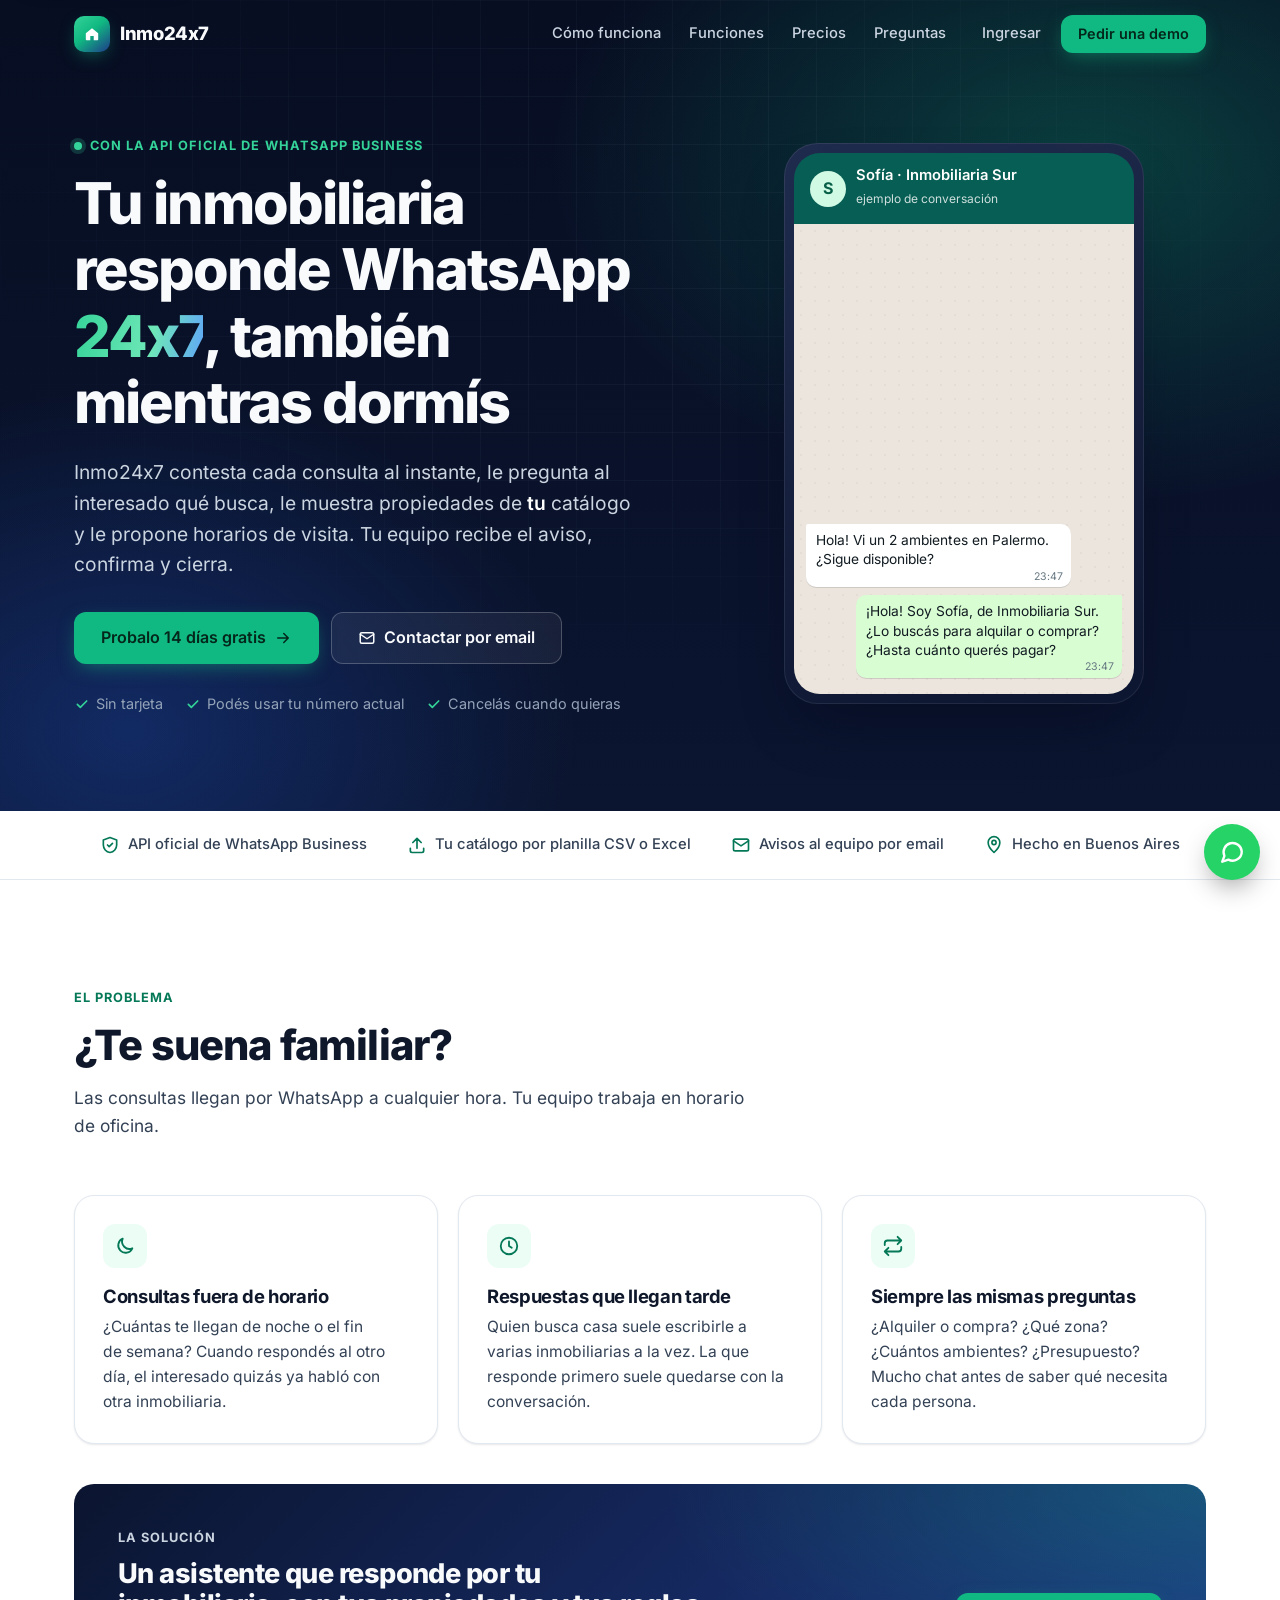
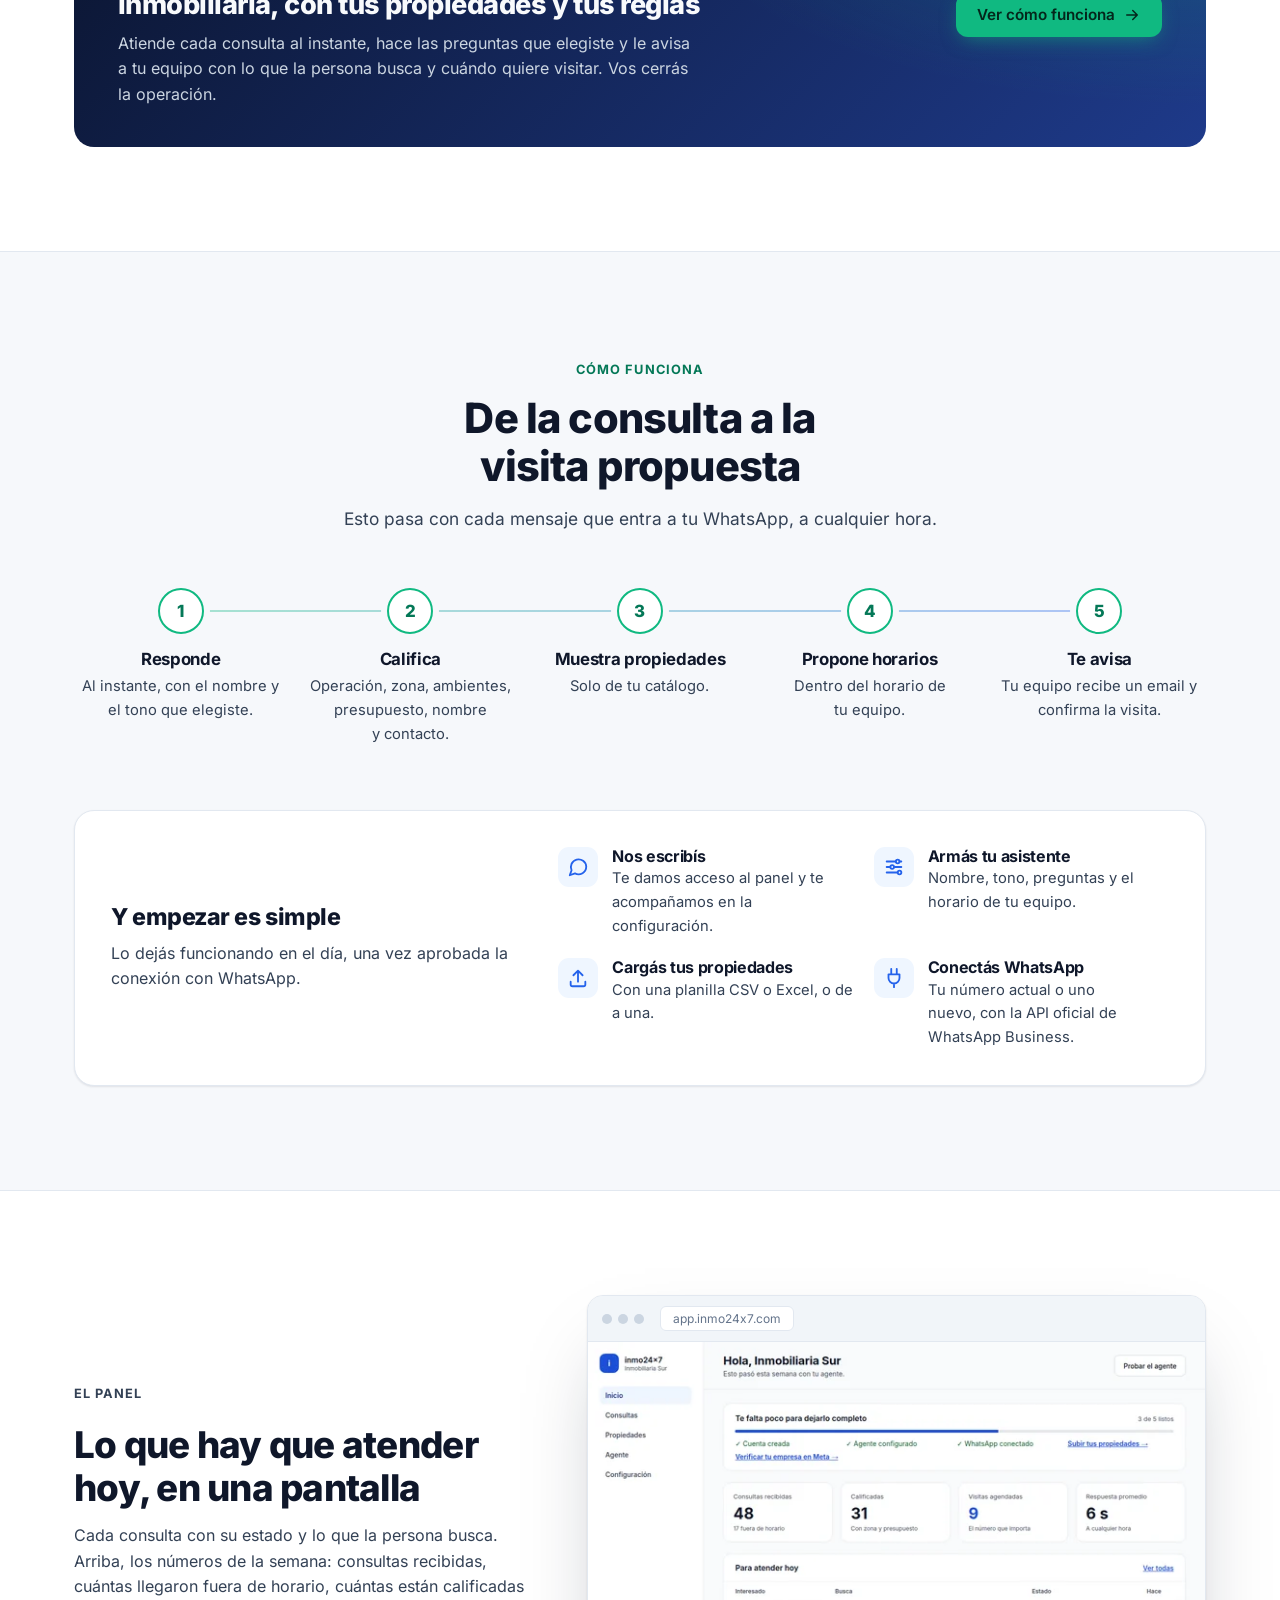
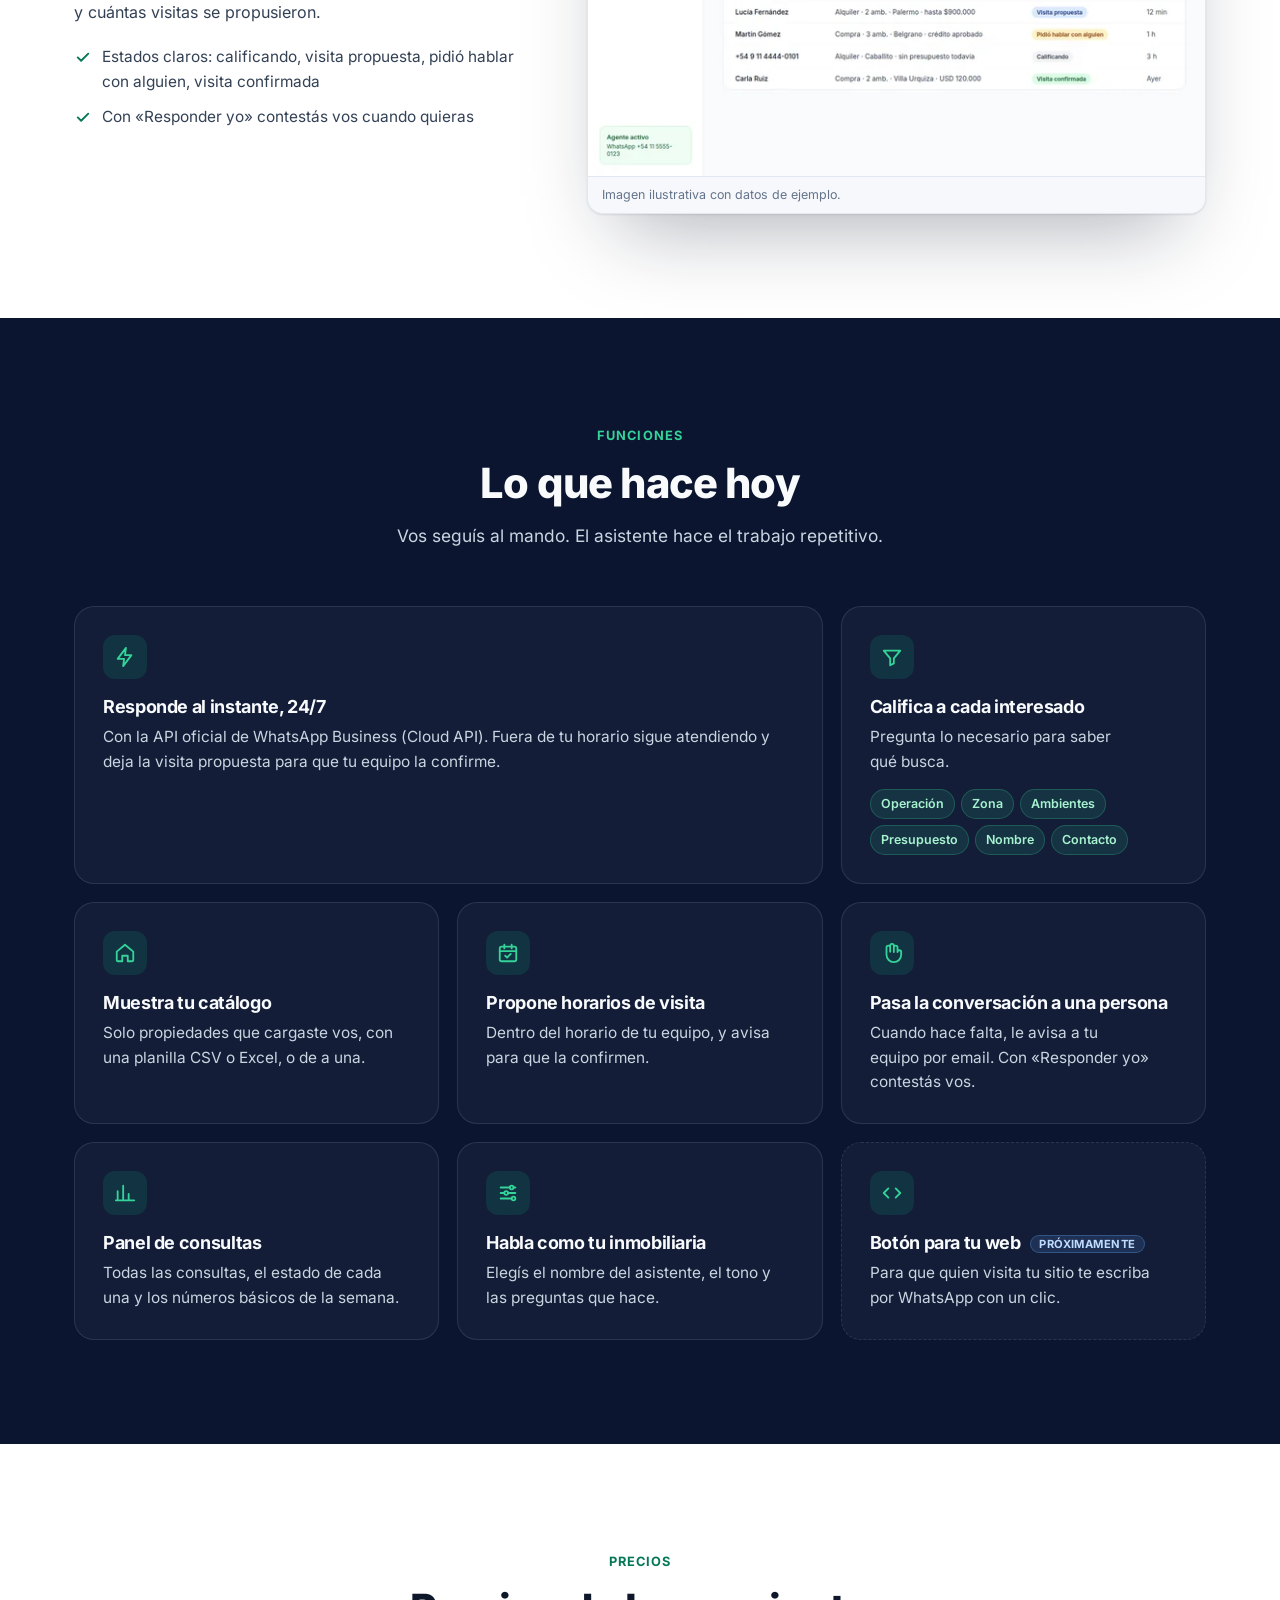
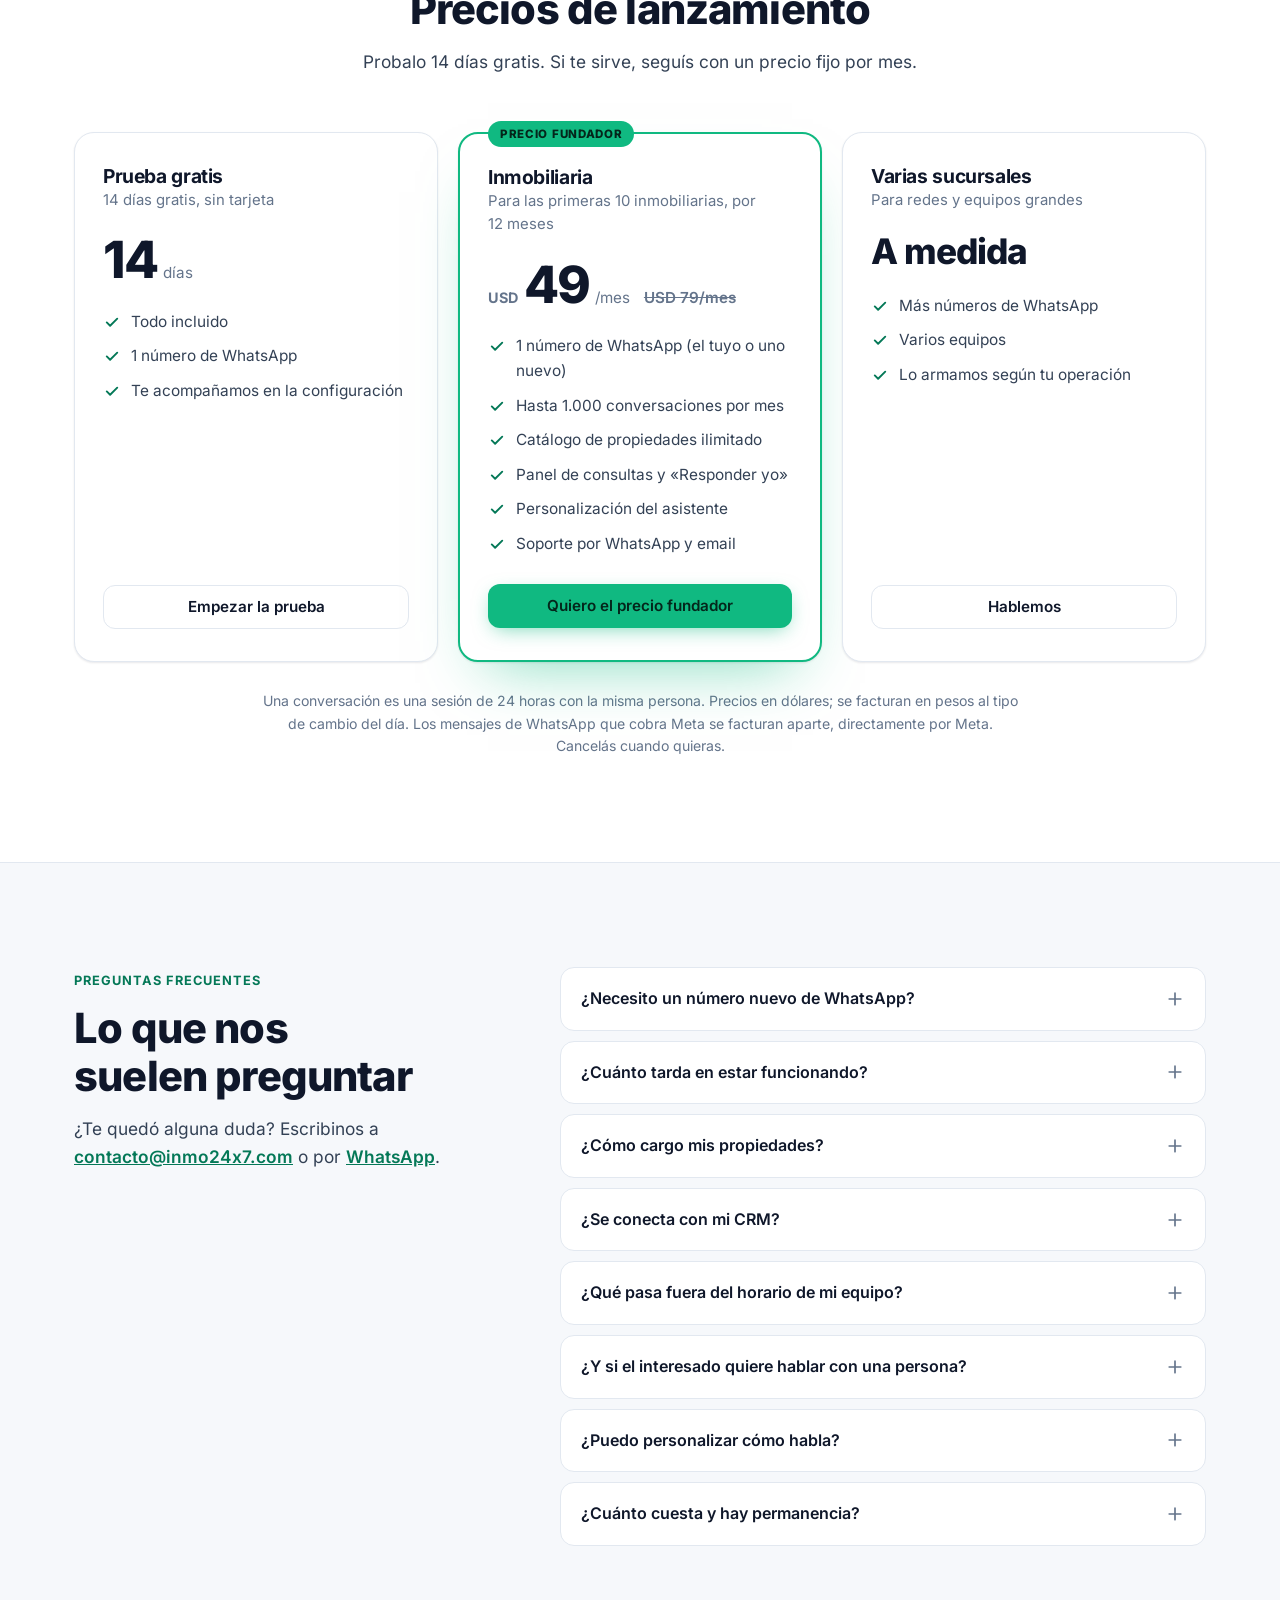
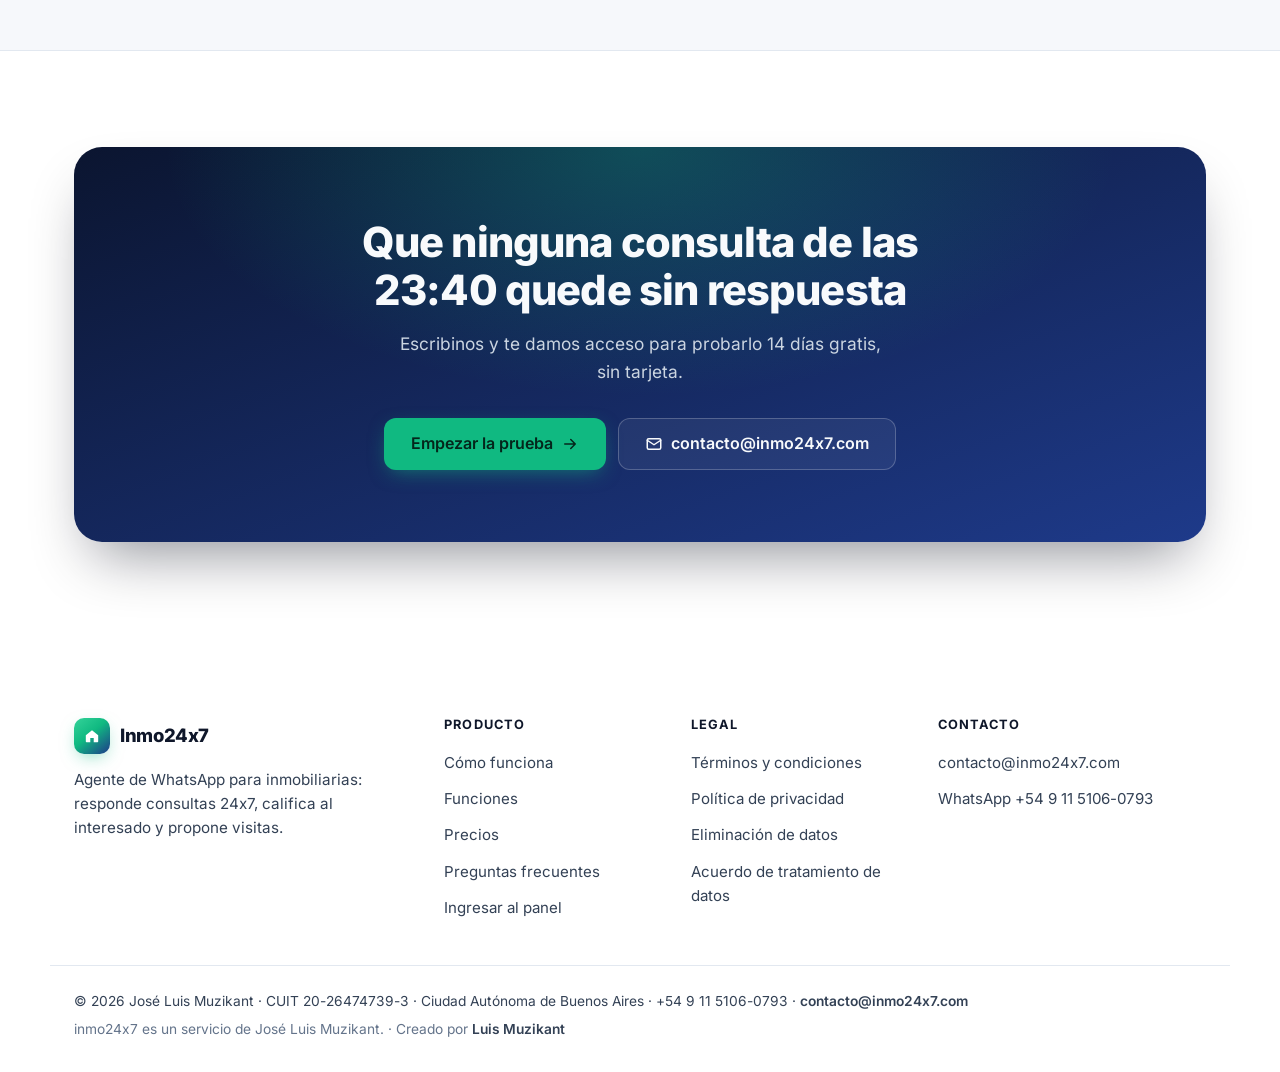
==== commit 427f62fc: "Add data processing agreement, Responsable domicile, provider table and transfer notice; remove Cuen" ====
--- a/index.html
+++ b/index.html
@@ -174,11 +174,11 @@
                 <div class="msg in" data-step>Alquilar. Hasta 900 mil más o menos<time>23:48</time></div>
                 <div class="msg out" data-step>
                   Te muestro lo que tenemos en Palermo:
-                  <span class="prop"><b>2 amb. con balcón · Gorriti 4800</b><small>$850.000/mes · <u>Ver publicación</u></small></span>
+                  <span class="prop"><b>2 amb. con balcón · Honduras 4800</b><small>$850.000/mes · <u>Ver publicación</u></small></span>
                   <span class="prop"><b>2 amb. luminoso · Thames 1500</b><small>$890.000/mes · <u>Ver publicación</u></small></span>
                   <time>23:48</time>
                 </div>
-                <div class="msg out" data-step>¿Querés visitar el de Gorriti? Puedo proponerle al equipo estos horarios:
+                <div class="msg out" data-step>¿Querés visitar el de Honduras? Puedo proponerle al equipo estos horarios:
                   <span class="slots"><span>Mié 10:00</span><span class="picked">Jue 17:00</span></span>
                   <time>23:48</time>
                 </div>
@@ -189,7 +189,7 @@
             </div>
             <div class="toast" id="toast" aria-hidden="true">
               <span class="toast-ico"><svg class="ico"><use href="#i-mail"/></svg></span>
-              <span><strong>Aviso al equipo: visita propuesta</strong><small>Lucía · Alquiler · Gorriti 4800 · Jue 17:00</small></span>
+              <span><strong>Aviso al equipo: visita propuesta</strong><small>Lucía · Alquiler · Honduras 4800 · Jue 17:00</small></span>
             </div>
           </div>
         </div>
@@ -537,6 +537,7 @@
             <li><a href="/terminos/">Términos y condiciones</a></li>
             <li><a href="/privacidad/">Política de privacidad</a></li>
             <li><a href="/eliminacion-de-datos/">Eliminación de datos</a></li>
+            <li><a href="/acuerdo-de-tratamiento-de-datos/">Acuerdo de tratamiento de datos</a></li>
           </ul>
         </div>
         <div>
--- a/styles.css
+++ b/styles.css
@@ -471,8 +471,8 @@
 .footer .brand { color: var(--ink); margin-bottom: 14px; }
 .footer-brand p { font-size: .95rem; max-width: 300px; }
 .footer-h { font-size: .8rem; font-weight: 700; letter-spacing: .08em; text-transform: uppercase; color: var(--ink); margin-bottom: 14px; }
-.footer ul { list-style: none; display: grid; gap: 10px; }
-.footer ul a { text-decoration: none; font-size: .94rem; overflow-wrap: anywhere; }
+.footer ul { list-style: none; display: grid; gap: 2px; }
+.footer ul a { display: inline-block; padding: 5px 0; text-decoration: none; font-size: .94rem; overflow-wrap: anywhere; }
 .footer ul a:hover { color: var(--green-700); }
 .footer-bottom { display: grid; gap: 6px; padding-top: 24px; font-size: .86rem; color: var(--ink-3); }
 .footer-bottom .legal-line { color: var(--ink-2); }
@@ -497,7 +497,15 @@
   background: var(--surface-2); border: 1px solid var(--line); border-radius: var(--radius); padding: 22px 24px; margin-bottom: 20px;
 }
 .legal-summary h2, .toc h2 { font-size: 1rem; margin-bottom: 8px; }
-.toc ol { gap: 4px; }
+.toc ol { gap: 0; }
+.toc a { display: inline-block; padding: 6px 0; }
+.table-wrap { margin: 12px 0 16px; border: 1px solid var(--line); border-radius: var(--radius); overflow: hidden; }
+.legal table { width: 100%; border-collapse: collapse; font-size: .94rem; }
+.legal th, .legal td { text-align: left; vertical-align: top; padding: 12px 16px; border-bottom: 1px solid var(--line); color: var(--ink-2); }
+.legal th { background: var(--surface-2); color: var(--ink); font-weight: 600; font-size: .85rem; }
+.legal tbody tr:last-child td { border-bottom: 0; }
+.legal td:first-child { color: var(--ink); font-weight: 600; white-space: nowrap; }
+.legal td:last-child { white-space: nowrap; }
 .legal-notice { margin-top: 20px; padding: 18px 20px; border-left: 4px solid var(--blue-900); background: #eff6ff; border-radius: 0 10px 10px 0; font-size: .93rem; }
 .notfound { text-align: left; min-height: 40vh; }
 .notfound p { margin-bottom: 28px; }
@@ -514,8 +522,10 @@
 
 /* Responsive ------------------------------------------------------------- */
 @media (max-width: 1024px) {
-  .hero-grid { grid-template-columns: 1fr; gap: 56px; }
-  .hero-copy { max-width: 680px; }
+  .hero-grid { grid-template-columns: 1fr 320px; gap: 40px; }
+  .phone-body { height: 440px; }
+  .toast { left: -12px; }
+  .strip-inner { display: grid; grid-template-columns: repeat(2, max-content); justify-content: center; gap: 12px 48px; }
   .flow { grid-template-columns: repeat(3, 1fr); row-gap: 36px; }
   .flow::before { display: none; }
   .setup { grid-template-columns: 1fr; }
@@ -545,6 +555,9 @@
   .js .nav-links .btn { margin: 8px 0 0; min-height: 48px; }
   .nav:has(.nav-links.open) { background: rgba(7, 14, 34, .98); }
 
+  .hero-grid { grid-template-columns: 1fr; gap: 56px; }
+  .hero-copy { max-width: 680px; }
+  .toast { left: calc(50% - 204px); }
   .cards-3, .pricing { grid-template-columns: 1fr; }
   .pricing { max-width: 460px; margin: 0 auto; }
   .solution { flex-direction: column; align-items: flex-start; padding: 32px 28px; }
@@ -555,8 +568,10 @@
   .section { padding: 72px 0; }
   .hero { padding: calc(var(--nav-h) + 36px) 0 80px; }
   .hero-cta .btn { flex: 1 1 100%; }
-  .phone-body { height: 420px; }
-  .toast { left: 8px; bottom: -40px; }
+  .phone-body { height: 400px; }
+  .hero-visual { flex-direction: column; align-items: center; gap: 14px; }
+  .toast { position: static; width: 100%; max-width: 360px; }
+  .hero { padding-bottom: 56px; }
   .flow { grid-template-columns: 1fr; text-align: left; row-gap: 20px; }
   .flow li { display: grid; grid-template-columns: 46px 1fr; column-gap: 16px; text-align: left; padding: 0; }
   .flow-n { grid-row: span 2; margin: 0; }
@@ -570,7 +585,21 @@
   .cta { padding: 52px 20px; border-radius: 22px; }
   .footer-grid { grid-template-columns: 1fr; gap: 28px; }
   .wa-float { right: 16px; bottom: 16px; width: 52px; height: 52px; }
-  .strip-inner { justify-content: flex-start; gap: 12px 24px; }
+  .strip-inner { grid-template-columns: 1fr; justify-content: start; gap: 12px; padding: 20px 16px; }
+}
+
+@media (max-width: 640px) {
+  .providers thead { display: none; }
+  .providers tr { display: block; padding: 14px 16px; border-bottom: 1px solid var(--line); }
+  .providers tbody tr:last-child { border-bottom: 0; }
+  .providers td { display: block; padding: 0; border: 0; }
+  .providers td + td { margin-top: 4px; }
+  .providers td:last-child::before { content: "País: "; color: var(--ink-3); }
+}
+
+@media (max-width: 380px) {
+  .hero h1 { font-size: 2rem; }
+  .hero-points { font-size: .85rem; }
 }
 
 @media (prefers-reduced-motion: reduce) {
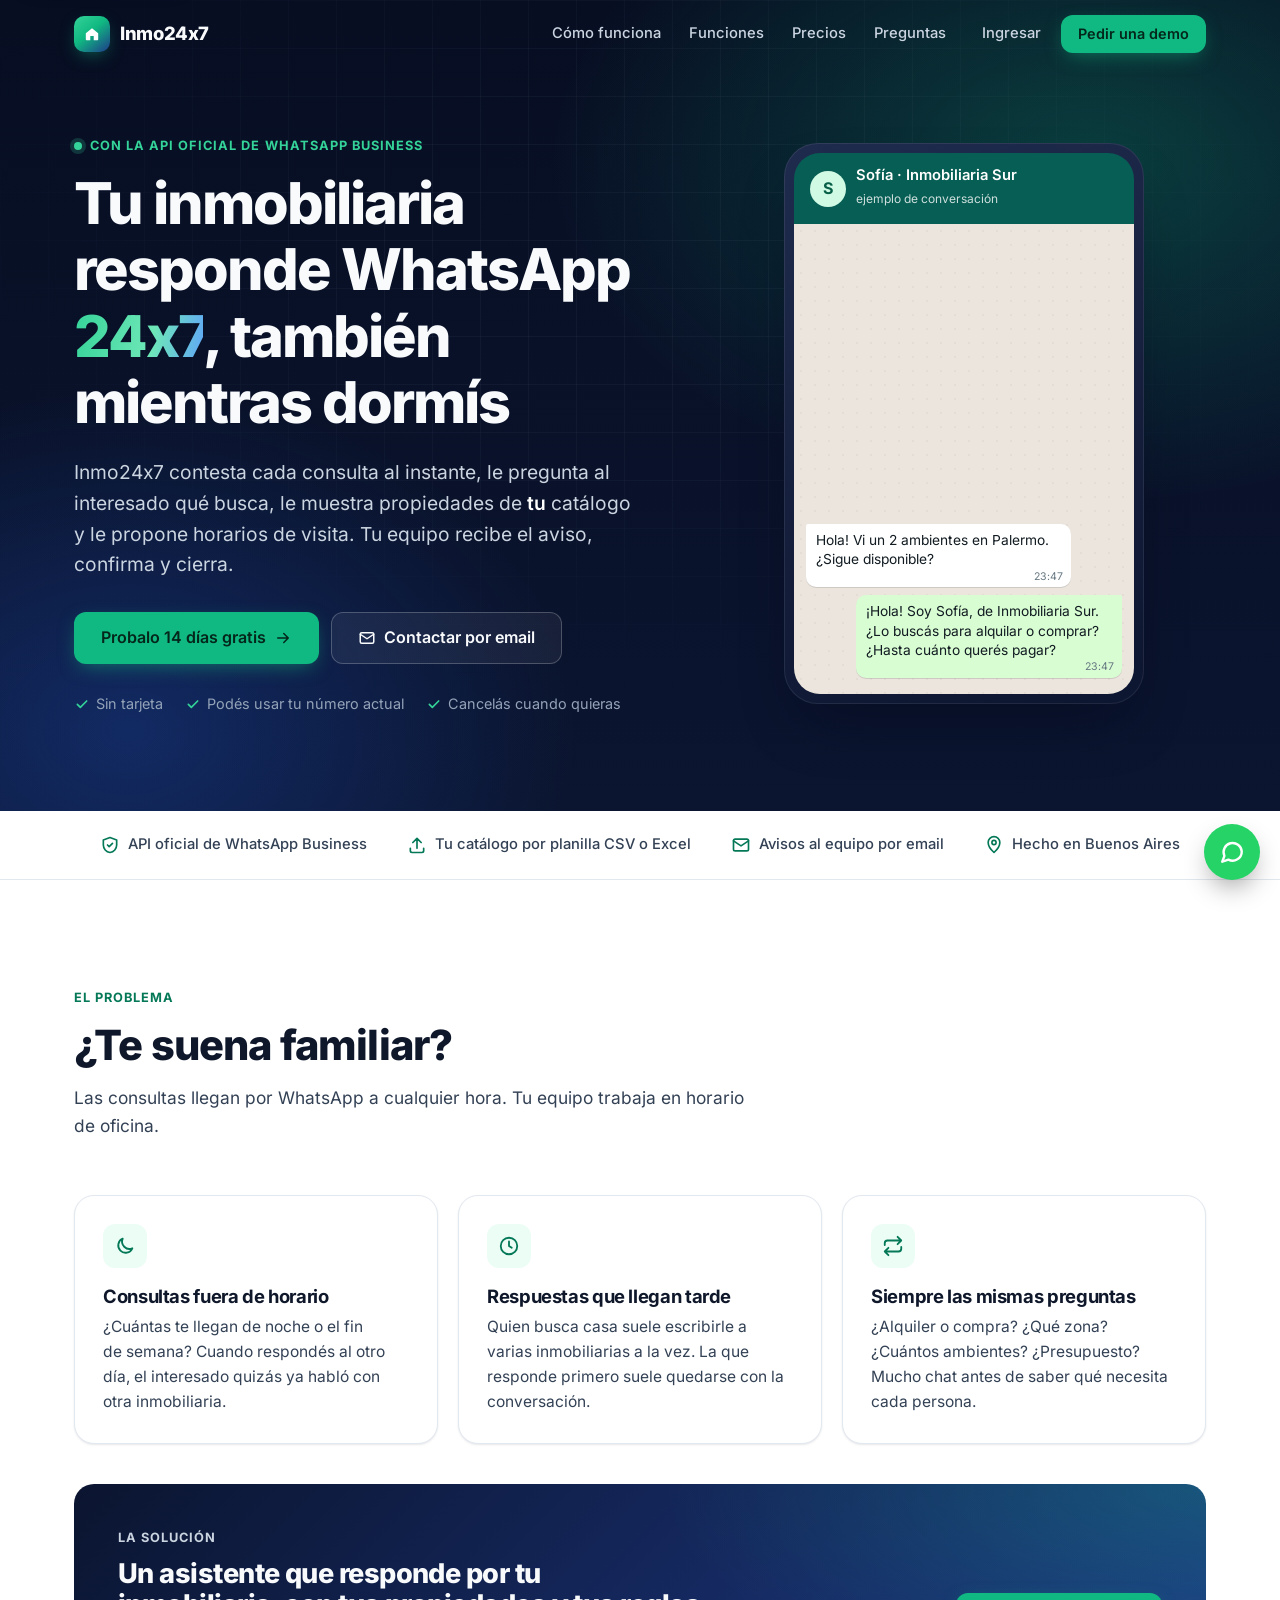
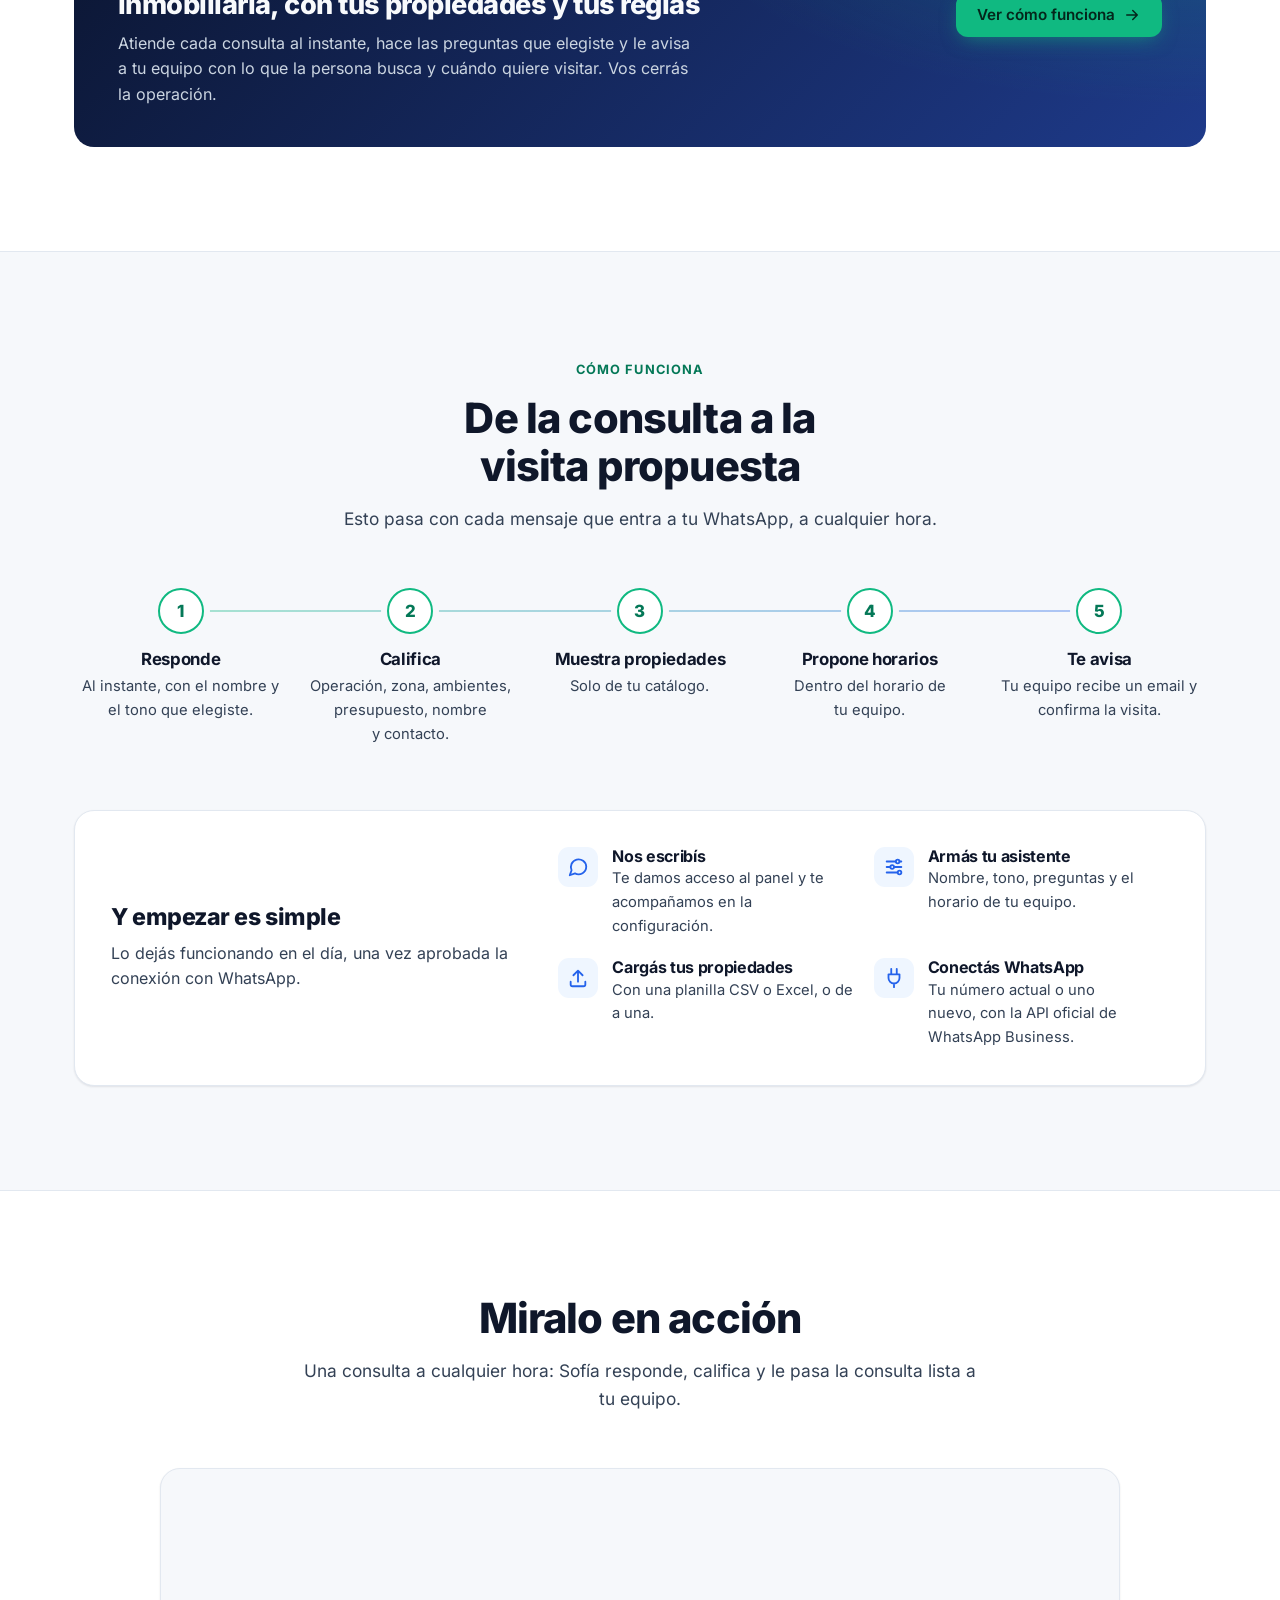
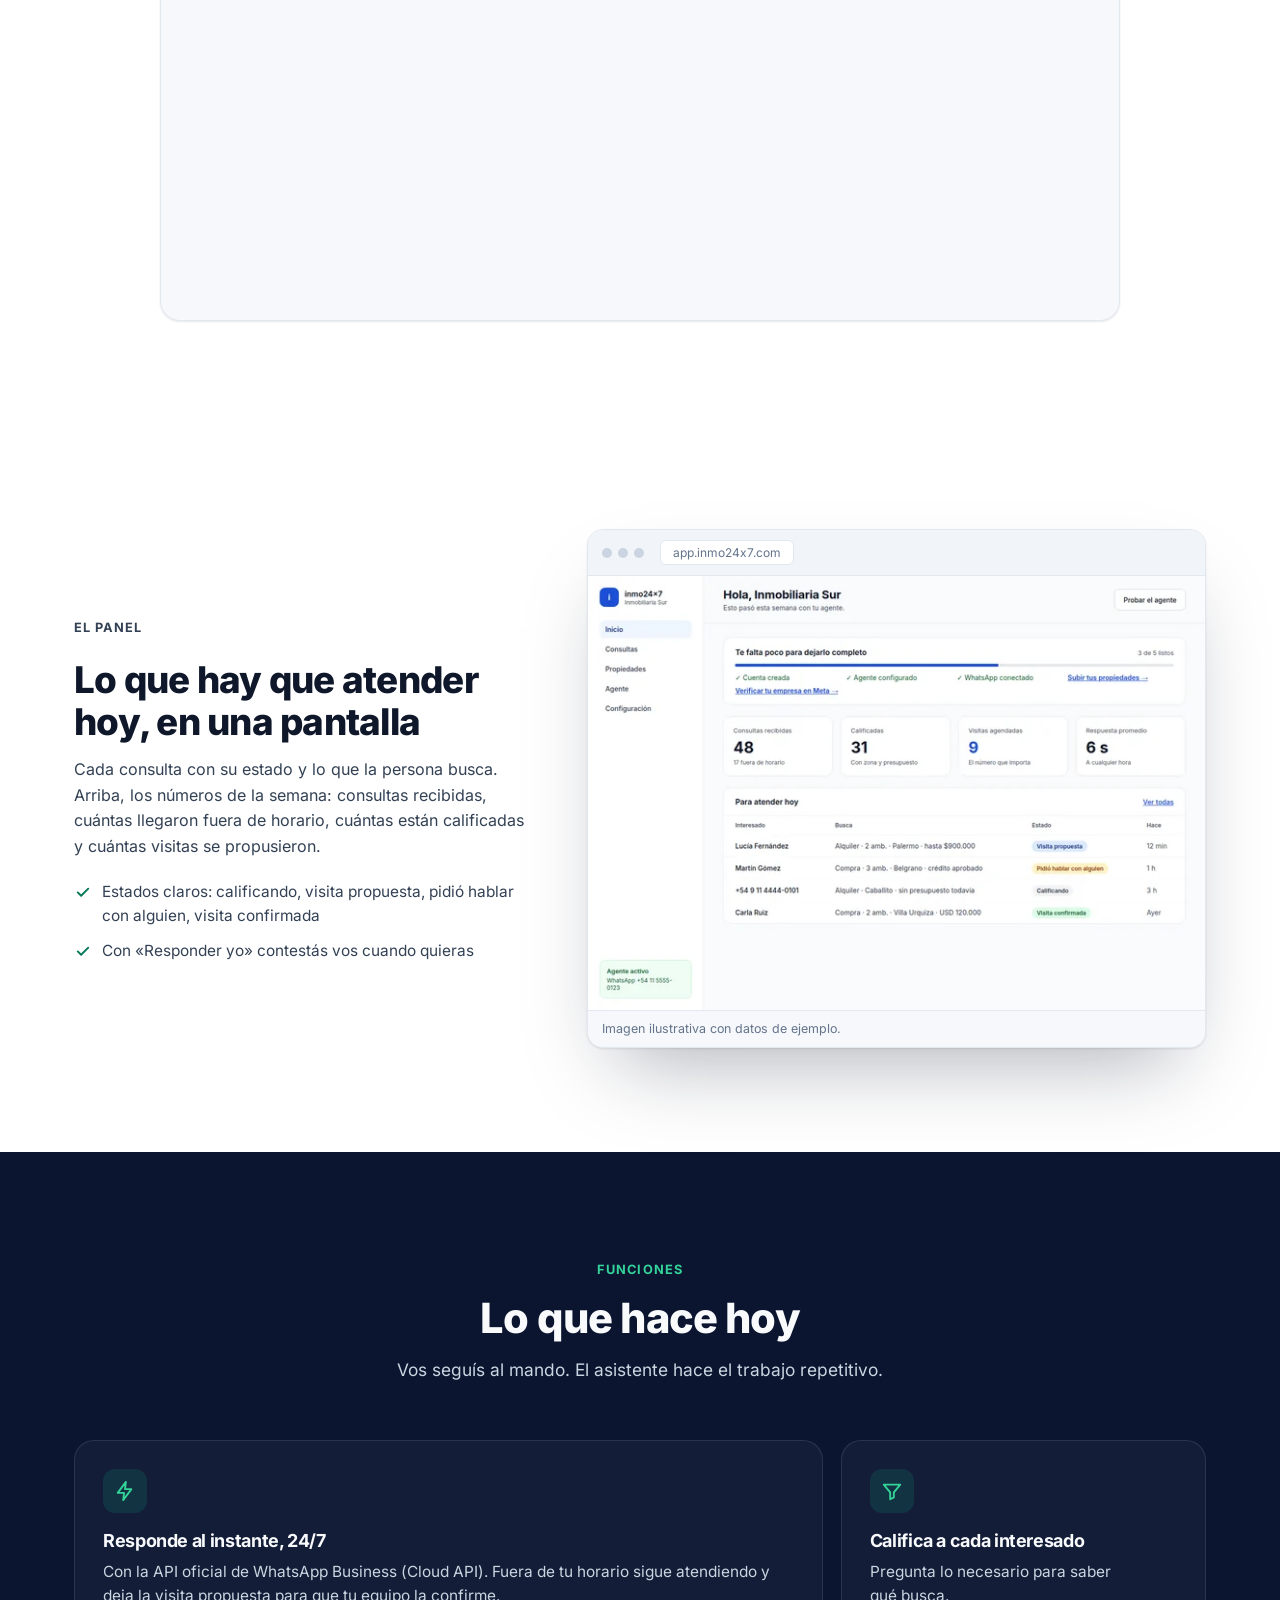
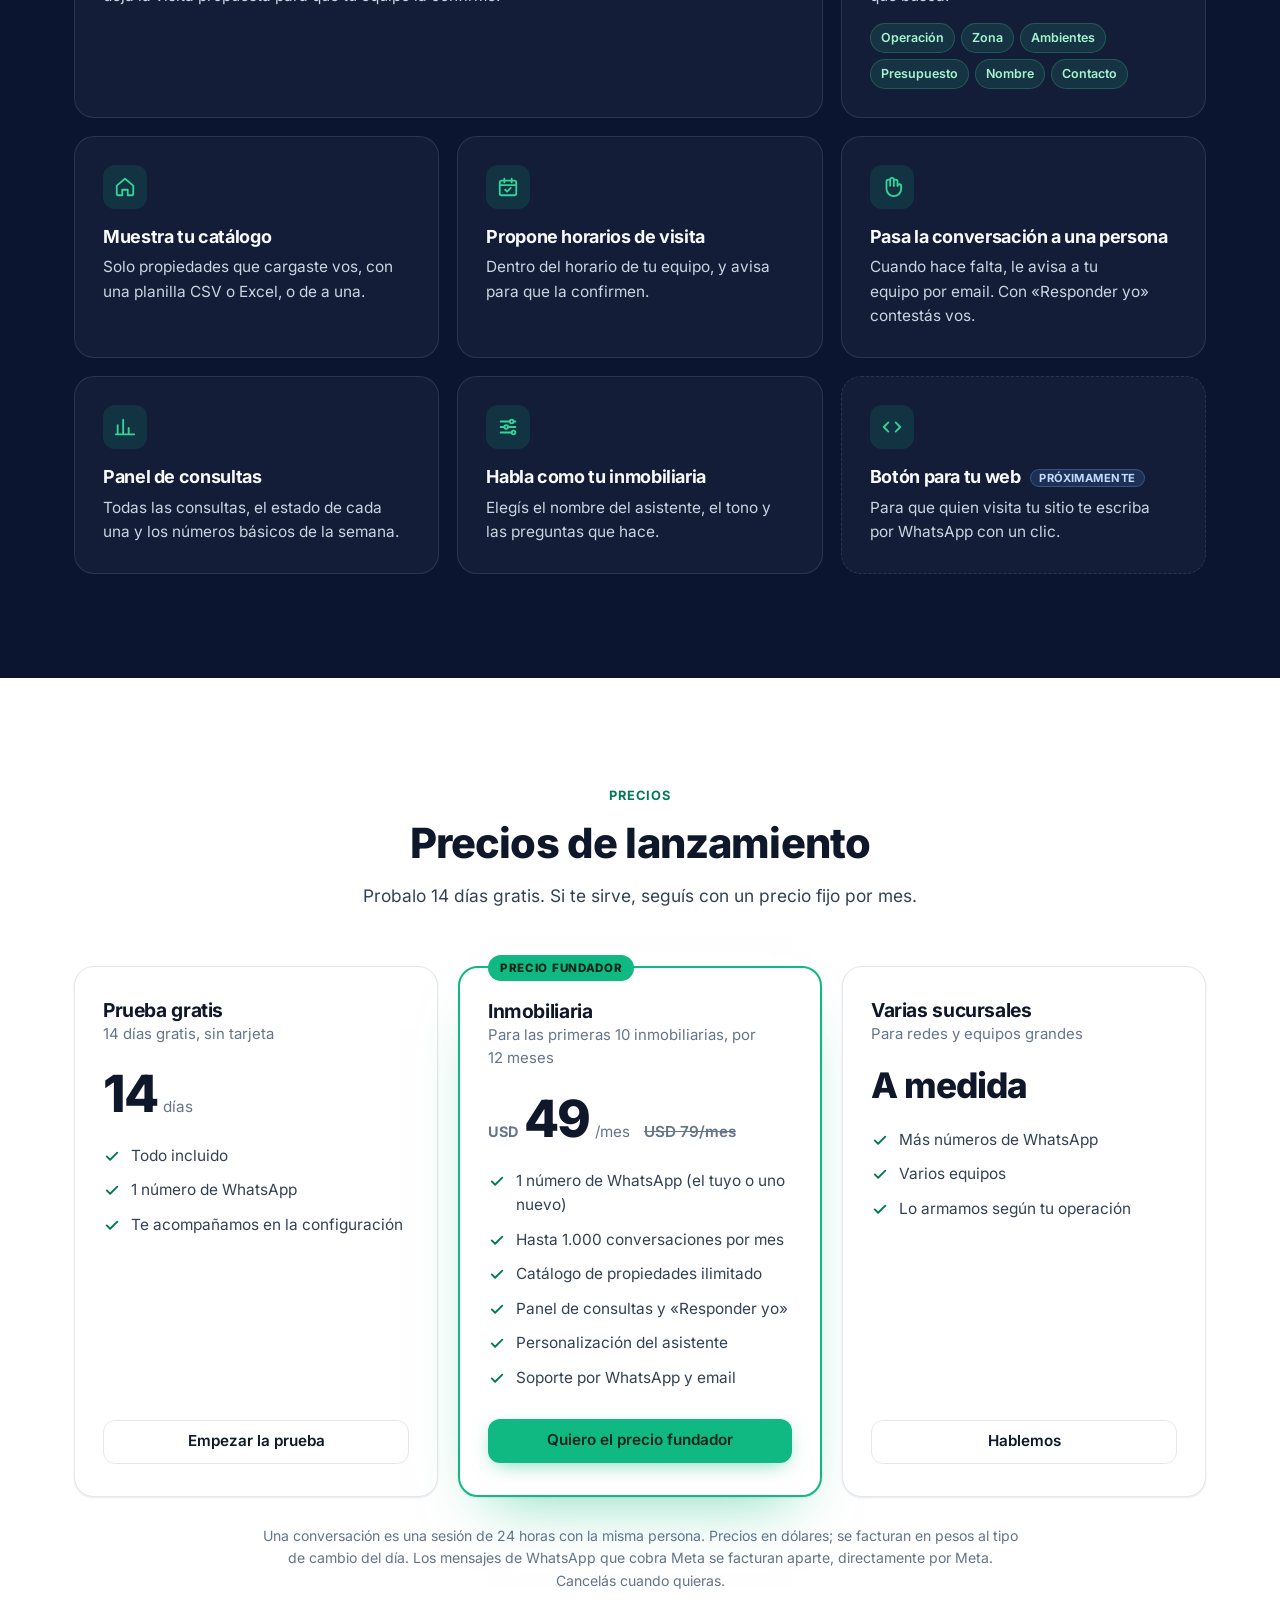
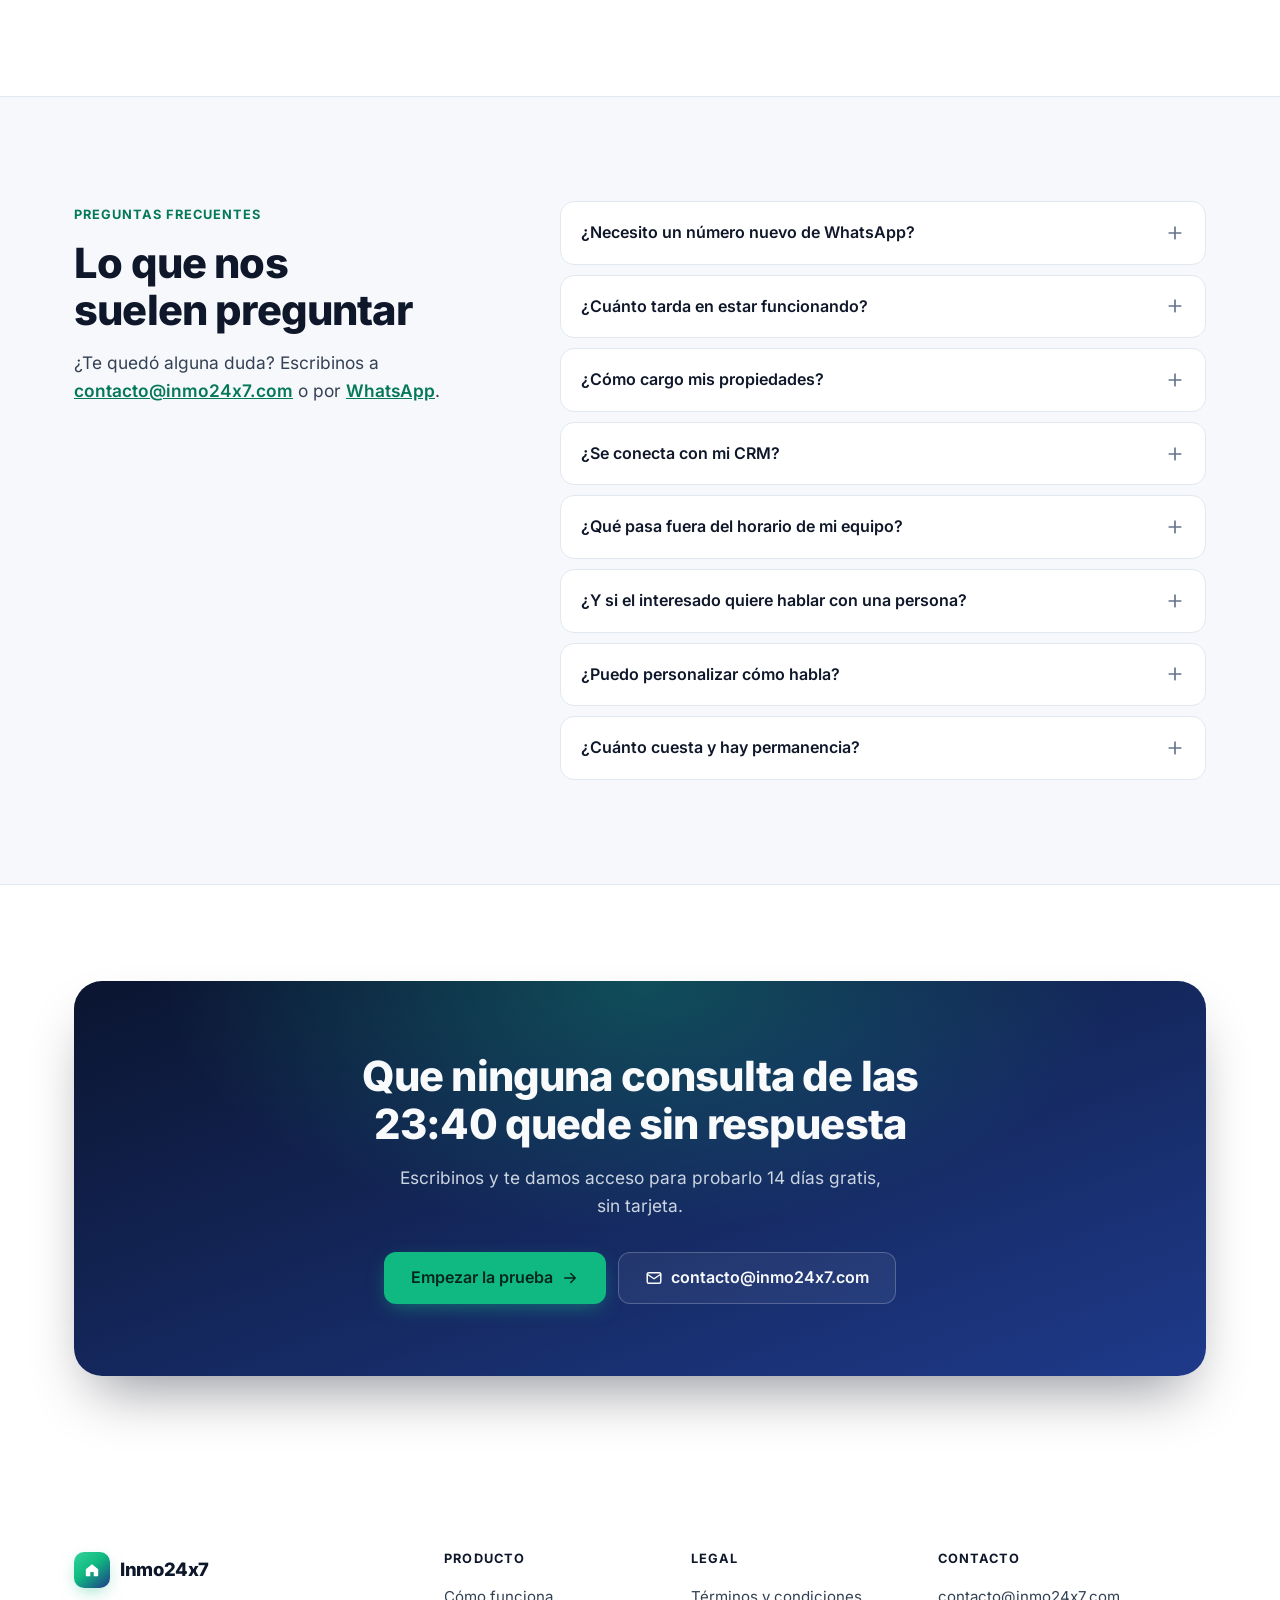
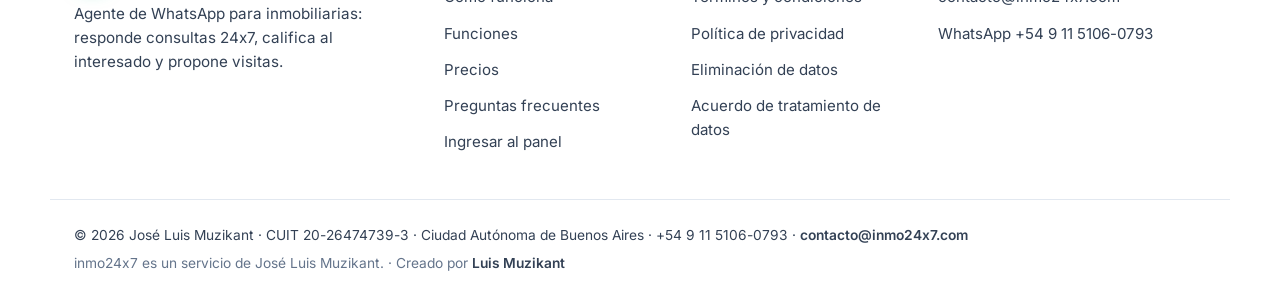
==== commit 6cda9960: "Add "Miralo en acción" demo video section after Cómo funciona, with reduced-motion fallback and llms" ====
--- a/index.html
+++ b/index.html
@@ -310,6 +310,28 @@
         </div>
       </section>
 
+      <!-- Demo video -->
+      <section id="demo" class="section">
+        <div class="wrap">
+          <div class="section-head center">
+            <h2>Miralo en acción</h2>
+            <p class="sub">Una consulta a cualquier hora: Sofía responde, califica y le pasa la consulta lista a tu equipo.</p>
+          </div>
+          <video class="demo-video" width="1280" height="604" autoplay muted loop playsinline preload="metadata" poster="images/demo-poster.jpg" aria-label="Demo de inmo24x7: Sofía responde una consulta de alquiler, muestra propiedades del catálogo y el equipo recibe la consulta en el panel">
+            <source src="images/demo.mp4" type="video/mp4" />
+            <a href="images/demo.mp4">Ver el video de la demo</a>
+          </video>
+          <script>
+            // prefers-reduced-motion: no autoplay; show the poster with controls.
+            (function (v) {
+              if (window.matchMedia('(prefers-reduced-motion: reduce)').matches) {
+                v.autoplay = false; v.removeAttribute('autoplay'); v.pause(); v.controls = true;
+              }
+            })(document.currentScript.previousElementSibling);
+          </script>
+        </div>
+      </section>
+
       <!-- Product -->
       <section id="producto" class="section">
         <div class="wrap">
--- a/styles.css
+++ b/styles.css
@@ -303,6 +303,13 @@
 .card p { color: var(--ink-2); font-size: .97rem; }
 .card p strong { color: var(--ink); }
 .cite { display: block; margin-top: 10px; font-size: .78rem; color: var(--ink-3); }
+
+/* Demo video: same border, radius and shadow as the cards */
+.demo-video {
+  display: block; width: 100%; max-width: 960px; height: auto; aspect-ratio: 1280 / 604; margin: 0 auto;
+  background: var(--surface-2); border: 1px solid var(--line); border-radius: var(--radius-lg);
+  box-shadow: var(--shadow-sm);
+}
 
 .card-ico {
   width: 44px; height: 44px; border-radius: 12px; display: grid; place-items: center;
@@ -504,8 +511,8 @@
 .legal th, .legal td { text-align: left; vertical-align: top; padding: 12px 16px; border-bottom: 1px solid var(--line); color: var(--ink-2); }
 .legal th { background: var(--surface-2); color: var(--ink); font-weight: 600; font-size: .85rem; }
 .legal tbody tr:last-child td { border-bottom: 0; }
-.legal td:first-child { color: var(--ink); font-weight: 600; white-space: nowrap; }
-.legal td:last-child { white-space: nowrap; }
+.providers td:first-child { color: var(--ink-3); font-size: .86rem; }
+.providers td:nth-child(2) { color: var(--ink); font-weight: 600; }
 .legal-notice { margin-top: 20px; padding: 18px 20px; border-left: 4px solid var(--blue-900); background: #eff6ff; border-radius: 0 10px 10px 0; font-size: .93rem; }
 .notfound { text-align: left; min-height: 40vh; }
 .notfound p { margin-bottom: 28px; }
@@ -594,7 +601,7 @@
   .providers tbody tr:last-child { border-bottom: 0; }
   .providers td { display: block; padding: 0; border: 0; }
   .providers td + td { margin-top: 4px; }
-  .providers td:last-child::before { content: "País: "; color: var(--ink-3); }
+  .providers td:first-child { font-size: .78rem; font-weight: 600; letter-spacing: .04em; text-transform: uppercase; }
 }
 
 @media (max-width: 380px) {
